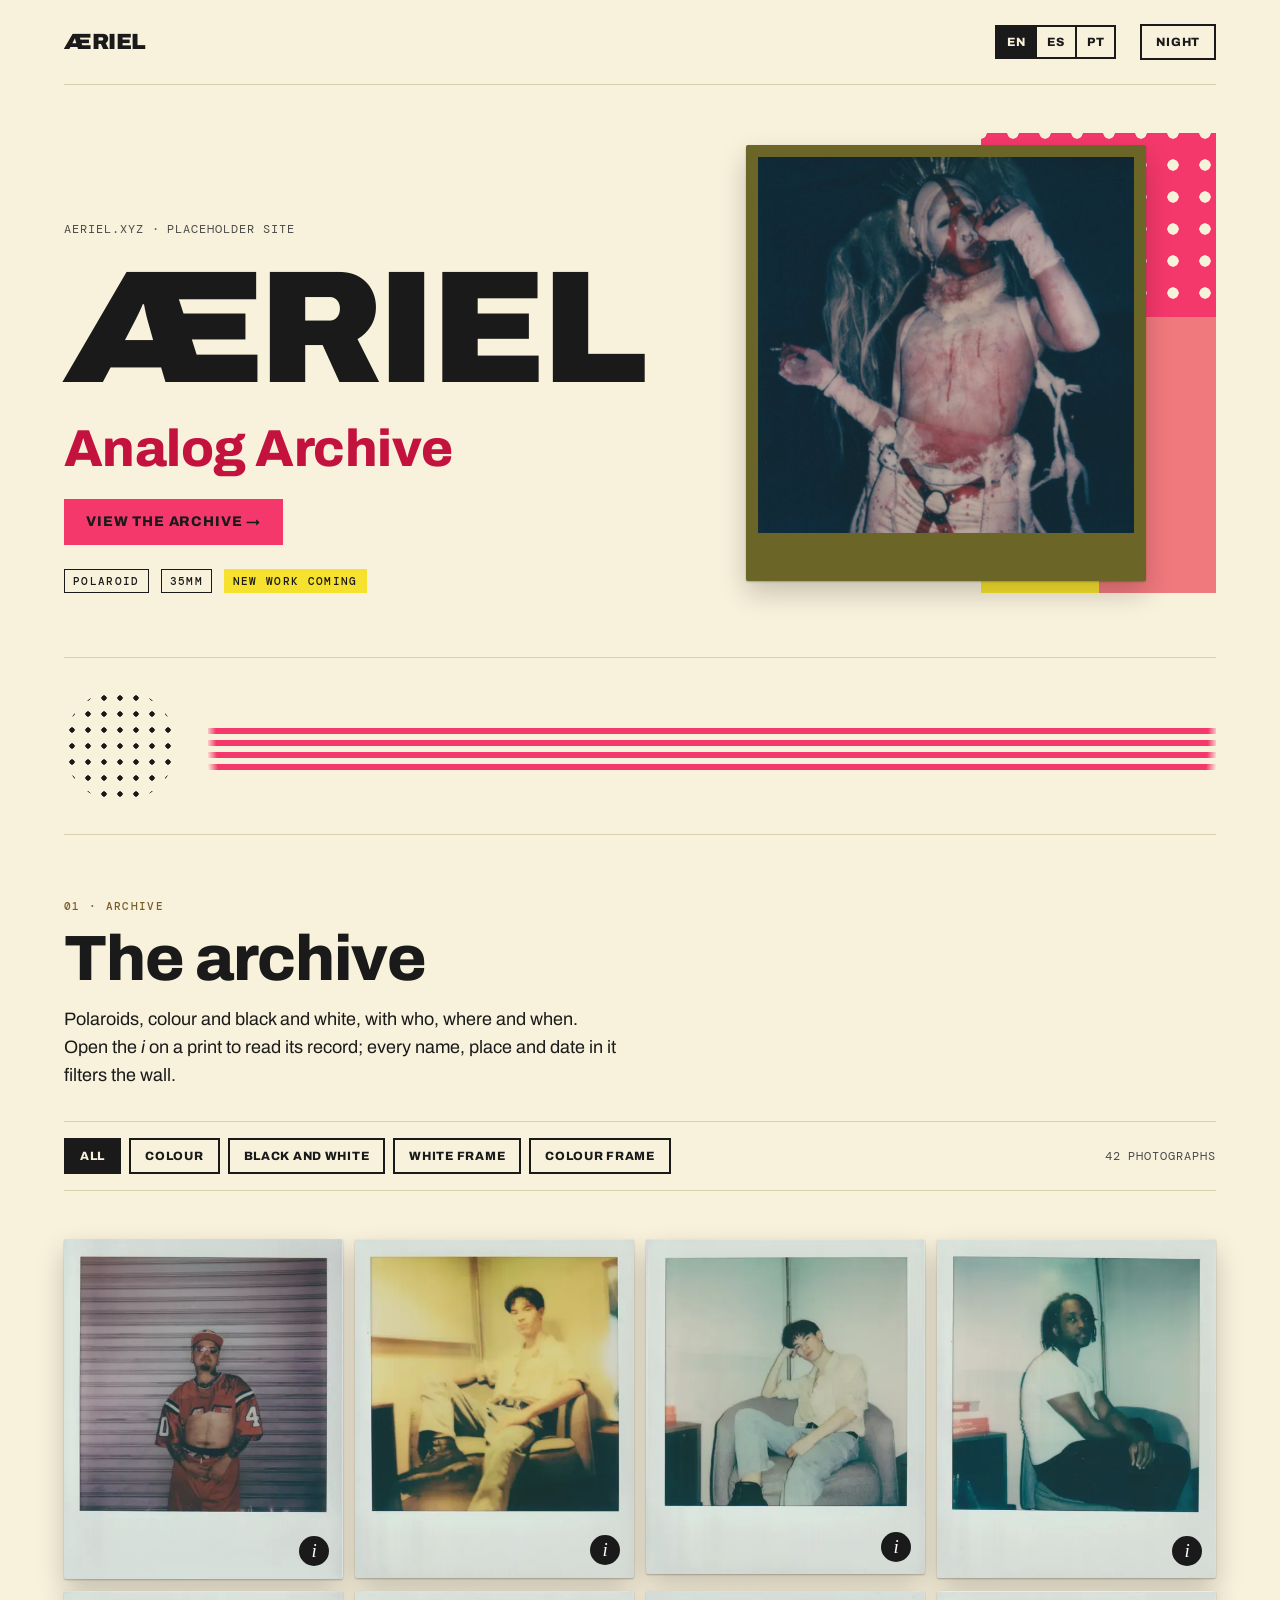
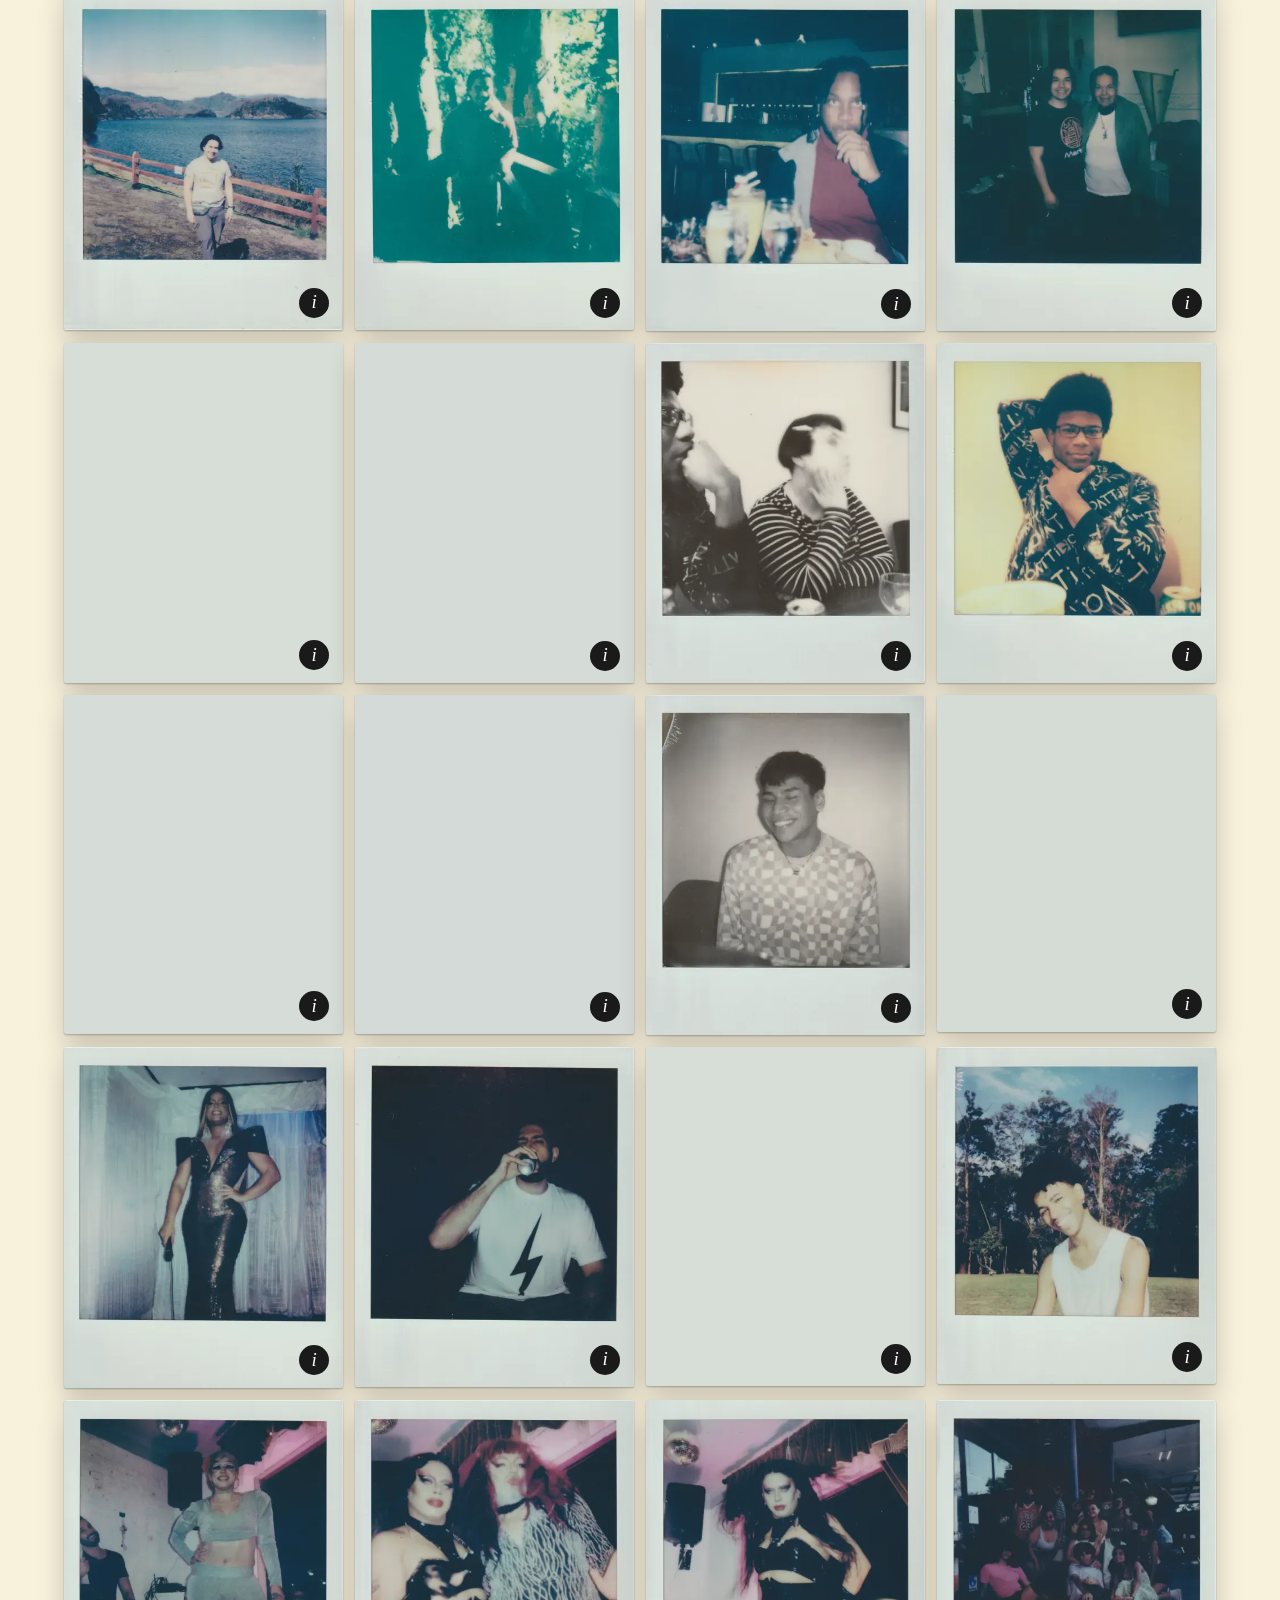
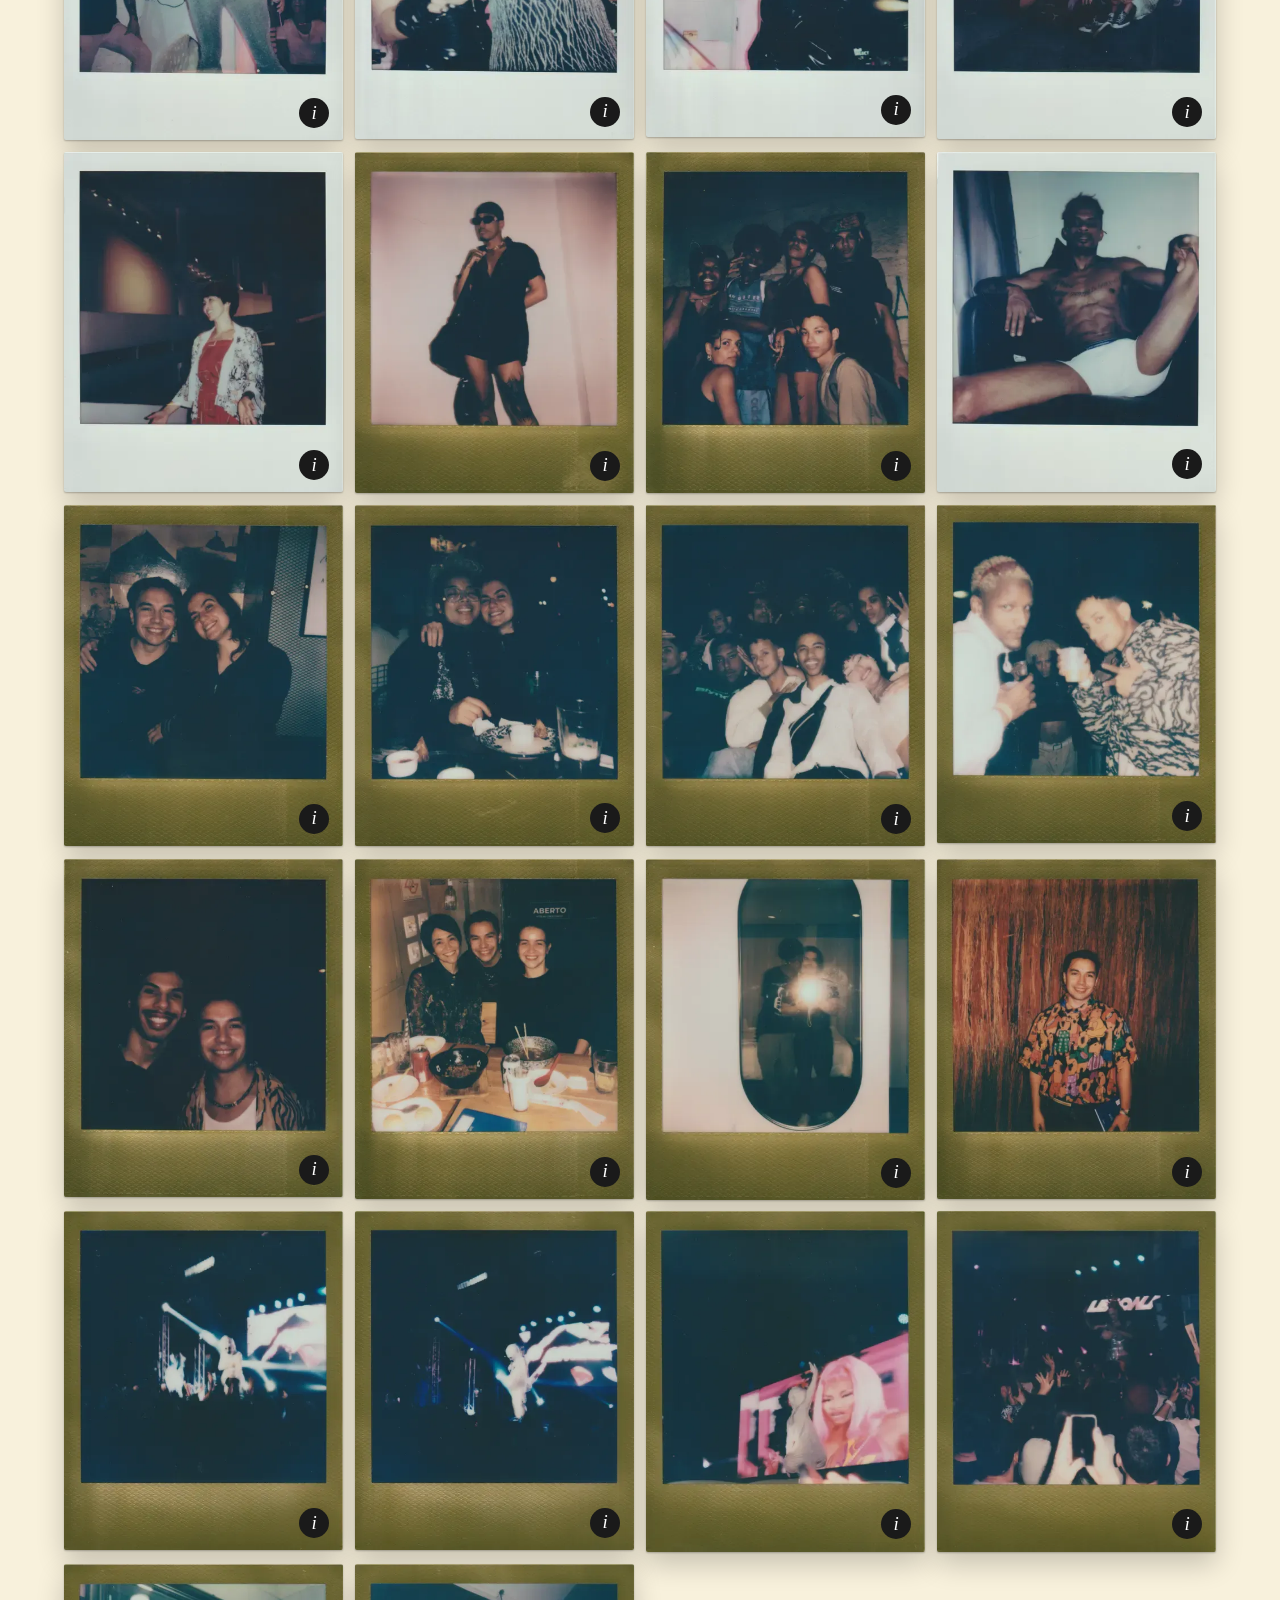
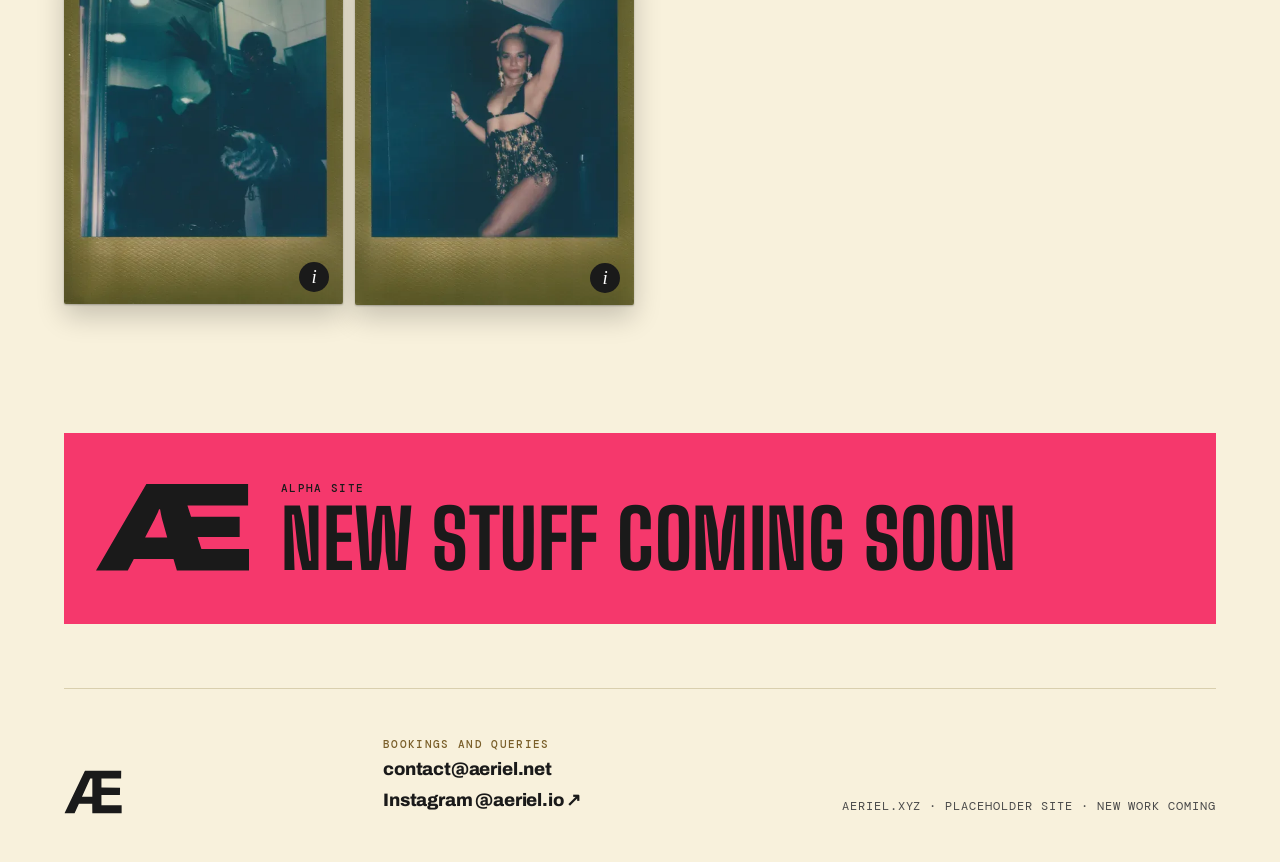
==== index.html @ fd5198b3 "Mount the analog archive: grid, serif i drawer, relational filters, EN/ES/PT - scripts/build_archive" ====
<!doctype html>
<html lang="en">
<head>
<meta charset="utf-8">
<meta name="viewport" content="width=device-width,initial-scale=1,viewport-fit=cover">
<title>ÆRIEL · Analog Archive</title>
<meta name="description" content="ÆRIEL. Analog archive: Polaroid and 35mm.">
<meta property="og:title" content="ÆRIEL · Analog Archive">
<meta property="og:description" content="Polaroid and 35mm.">
<meta property="og:url" content="https://aeriel.xyz/">
<meta property="og:type" content="website">
<meta property="og:locale" content="en_US">
<meta property="og:locale:alternate" content="es_CL">
<meta property="og:locale:alternate" content="pt_BR">
<meta name="theme-color" content="#1a1a1a">
<link rel="icon" href="data:image/svg+xml,%3Csvg xmlns="http://www.w3.org/2000/svg" viewBox="0 0 1200 1200"%3E%3Crect width="1200" height="1200" fill="%231a1a1a"/%3E%3Cpath fill="%23ffffff" transform="translate%28163.3 850.6%29 scale%280.7285%2C-0.7285%29" d="M-10 0 391 688H1201V517H718L747 428H1134V266H799L829 171H1209V0H634L607 91H291L243 0ZM381 262H557L522 387Q519 397 516.0 409.5Q513 422 510.0 435.5Q507 449 504.5 462.5Q502 476 500 486H492Q489 478 484.0 466.0Q479 454 472.5 441.0Q466 428 459.5 414.0Q453 400 446 387Z"/%3E%3C/svg%3E">
<script>
/* Pick the language before first paint: saved choice, then browser language, then English. */
(function(){var l='en';try{var s=localStorage.getItem('preferred-lang');if(['en','es','pt'].indexOf(s)>-1)l=s;else throw 0}catch(e){var ls=navigator.languages||[navigator.language||''];for(var i=0;i<ls.length;i++){var c=(ls[i]||'').slice(0,2).toLowerCase();if(c==='es'||c==='pt'||c==='en'){l=c;break}}}document.documentElement.lang=l})();
</script>
<link rel="preconnect" href="https://fonts.googleapis.com">
<link rel="preconnect" href="https://fonts.gstatic.com" crossorigin>
<link rel="stylesheet" href="https://fonts.googleapis.com/css2?family=Archivo:wdth,wght@62..125,100..900&family=Big+Shoulders+Display:wght@800&family=DM+Mono:wght@400;500&display=swap">
<style>
/* ÆRIEL design system. Night is the default ground, Paper the alternate. Every value below is a system token. */
:root{
--surface-100:#1a1a1a;--surface-200:#262626;--surface-300:#333333;--line:#767676;--line-subtle:#3a3a3a;--ink:#ffffff;--ink-muted:#b8b8b8;
--pink:#f5386c;--on-pink:#1a1a1a;--pink-text:#ff5c88;--bubblegum:#ee9bb4;--on-bubblegum:#1a1a1a;--coral:#f0797d;--on-coral:#1a1a1a;
--acid:#f5e12e;--on-acid:#1a1a1a;--gold:#c2a170;--on-gold:#1a1a1a;--gold-text:#c2a170;--gold-frame:#6b6527;--on-gold-frame:#ffffff;
--polaroid:#e4ebe5;--on-polaroid:#1a1a1a;--cream:#f8f1dc;--on-cream:#1a1a1a;--night:#0c3247;--on-night:#ffffff;--blood:#c8202f;--on-blood:#ffffff;
--film-border:#0b0b0b;--focus:#f5e12e;--mark:var(--pink);
--font-sans:"Archivo","Helvetica Neue",Arial,sans-serif;--font-condensed:"Big Shoulders Display","Archivo Narrow",Impact,sans-serif;--font-mono:"DM Mono",ui-monospace,Menlo,monospace;
--space-1:4px;--space-2:8px;--space-3:12px;--space-4:16px;--space-6:24px;--space-8:32px;--space-12:48px;--space-16:64px;
--radius-none:0;--radius-sm:2px;--radius-film:10px;--radius-pill:999px;
--shadow-print:0 1px 2px rgba(0,0,0,.35),0 14px 32px rgba(0,0,0,.4);color-scheme:dark}
@media (prefers-color-scheme:light){:root:not([data-theme="dark"]){--surface-100:#f8f1dc;--surface-200:#ffffff;--surface-300:#ece3c6;--line:#1a1a1a;--line-subtle:#d9cfae;--ink:#1a1a1a;--ink-muted:#4a4a4a;--pink-text:#c4123f;--gold-text:#7a5f2a;--focus:#1a1a1a;--mark:#1a1a1a;--shadow-print:0 1px 2px rgba(0,0,0,.25),0 12px 28px rgba(0,0,0,.2);color-scheme:light}}
:root[data-theme="light"]{--surface-100:#f8f1dc;--surface-200:#ffffff;--surface-300:#ece3c6;--line:#1a1a1a;--line-subtle:#d9cfae;--ink:#1a1a1a;--ink-muted:#4a4a4a;--pink-text:#c4123f;--gold-text:#7a5f2a;--focus:#1a1a1a;--mark:#1a1a1a;--shadow-print:0 1px 2px rgba(0,0,0,.25),0 12px 28px rgba(0,0,0,.2);color-scheme:light}
*{box-sizing:border-box}
html{scroll-behavior:smooth}
@media (prefers-reduced-motion:reduce){html{scroll-behavior:auto}}
body{margin:0;background:var(--surface-100);color:var(--ink);font:400 16px/24px var(--font-sans);padding-left:max(var(--space-4),env(safe-area-inset-left,0px));padding-right:max(var(--space-4),env(safe-area-inset-right,0px))}
@media (min-width:1100px){body{padding-inline:var(--space-16)}}
img{max-width:100%}
a{color:var(--pink-text)}
:focus-visible{outline:3px solid var(--focus);outline-offset:3px}
.wrap{max-width:1320px;margin:0 auto}
section{padding-block:var(--space-16);scroll-margin-top:var(--space-8)}
.sr{position:absolute;width:1px;height:1px;overflow:hidden;clip:rect(0 0 0 0);white-space:nowrap}
.mark{display:block;fill:currentColor}

/* type */
.display-xl{font:900 clamp(64px,12.5vw,184px)/.86 var(--font-sans);letter-spacing:-.035em;margin:0}
.display-l{font:800 clamp(40px,7vw,64px)/.94 var(--font-sans);letter-spacing:-1px;margin:0;text-wrap:balance}
.display-m{font:800 clamp(28px,4vw,40px)/1 var(--font-sans);letter-spacing:-.5px;margin:0}
.poster{font:800 clamp(56px,11vw,120px)/.9 var(--font-condensed);letter-spacing:.5px;text-transform:uppercase;margin:0}
.poster-s{font:800 clamp(28px,4vw,36px)/1 var(--font-condensed);letter-spacing:1px;text-transform:uppercase;margin:0}
.body-l{font:400 18px/28px var(--font-sans);max-width:56ch;margin:0}
.label{font:500 11px/14px var(--font-mono);letter-spacing:.12em;text-transform:uppercase;margin:0}
.gold-text{color:var(--gold-text)}.pink-text{color:var(--pink-text)}

/* components */
.ae-btn{display:inline-flex;align-items:center;gap:var(--space-2);font:800 14px/1 var(--font-sans);letter-spacing:.06em;text-transform:uppercase;padding:14px 20px;border:2px solid var(--ink);border-radius:var(--radius-none);background:transparent;color:var(--ink);cursor:pointer;text-decoration:none;transition:background-color 120ms linear,border-color 120ms linear,color 120ms linear}
.ae-btn:hover{background:var(--surface-300)}
.ae-btn--primary{background:var(--pink);border-color:var(--pink);color:var(--on-pink)}
.ae-btn--primary:hover{background:var(--acid);border-color:var(--acid);color:var(--on-acid)}
.ae-btn--sm{padding:10px 14px;font-size:12px}
.ae-tag{display:inline-block;font:500 11px/14px var(--font-mono);letter-spacing:.12em;text-transform:uppercase;padding:var(--space-1) var(--space-2);border:1px solid var(--line);color:var(--ink);border-radius:var(--radius-none)}
.ae-tag--pink{background:var(--pink);border-color:var(--pink);color:var(--on-pink)}
.ae-tag--acid{background:var(--acid);border-color:var(--acid);color:var(--on-acid)}
.ae-cap{font:400 12px/16px var(--font-mono);letter-spacing:.08em;text-transform:uppercase;color:var(--ink-muted);margin:0}
.ae-print{display:block;background:var(--polaroid);padding:var(--space-3) var(--space-3) var(--space-12);border-radius:var(--radius-sm);box-shadow:var(--shadow-print);color:var(--on-polaroid);margin:0;position:relative}
.ae-print--gold{background:var(--gold-frame);color:var(--on-gold-frame)}
.ae-print img{display:block;width:100%;height:auto;aspect-ratio:1/1;object-fit:cover;border-radius:var(--radius-none)}
.ae-print .ae-cap{color:inherit;position:absolute;left:var(--space-3);right:var(--space-3);bottom:var(--space-4)}
.ae-film{display:block;background:var(--film-border);padding:var(--space-3);border-radius:var(--radius-film);margin:0}
.ae-film img{display:block;width:100%;height:auto}
.ae-film .ae-cap{color:#b8b8b8;margin-top:var(--space-2)}
.ae-halftone{background-image:radial-gradient(circle,var(--ink) 0 22%,transparent 24%);background-size:var(--space-4) var(--space-4)}
.ae-waves{height:var(--space-12);background:repeating-linear-gradient(0deg,var(--ink) 0 6px,transparent 6px 12px);-webkit-mask-image:radial-gradient(circle at 50% 0,#000 98%,transparent 100%);mask-image:radial-gradient(circle at 50% 0,#000 98%,transparent 100%)}

/* nav */
nav{display:flex;align-items:center;justify-content:space-between;gap:var(--space-4);flex-wrap:wrap;padding-block:var(--space-6);border-bottom:1px solid var(--line-subtle)}
nav .home{color:var(--ink);display:inline-block;text-decoration:none}
nav .home .mark{height:32px;width:auto}
nav ul{display:flex;gap:var(--space-6);list-style:none;margin:0;padding:0}
nav a.l{color:var(--ink);text-decoration:none;font:800 13px/1 var(--font-sans);letter-spacing:.08em;text-transform:uppercase;padding:var(--space-2) 0;border-bottom:2px solid transparent;transition:border-color 120ms linear}
nav a.l:hover{border-color:var(--pink)}
.navr{display:flex;align-items:center;gap:var(--space-6)}

/* cover */
.cover{display:grid;grid-template-columns:1.35fr 1fr;gap:var(--space-12);align-items:stretch;padding-block:var(--space-12) var(--space-16)}
.cover .txt{display:flex;flex-direction:column;gap:var(--space-6);justify-content:flex-end;min-width:0}
.cover .sub{font:800 clamp(28px,4.4vw,52px)/1 var(--font-sans);letter-spacing:-.01em;color:var(--pink-text);margin:0}
.row{display:flex;gap:var(--space-3);flex-wrap:wrap;align-items:center}
.blocks{position:relative;min-height:460px;display:grid;grid-template-columns:repeat(4,1fr);grid-template-rows:repeat(5,1fr)}
.blocks .lift{grid-column:1/4;grid-row:1/6;align-self:center;z-index:1;margin-right:calc(var(--space-12) * -1)}
.blocks .slab{grid-column:3/5;grid-row:1/3;background:var(--pink);position:relative;overflow:hidden}
.blocks .slab::after{content:"";position:absolute;inset:0;background-image:radial-gradient(circle,var(--surface-100) 0 24%,transparent 26%);background-size:var(--space-8) var(--space-8);background-position:var(--space-4) var(--space-4)}
.blocks .c{grid-column:4;grid-row:3/6;background:var(--coral)}
.blocks .y{grid-column:3;grid-row:4/6;background:var(--acid)}
.blocks .b{grid-column:3;grid-row:3;background:var(--bubblegum)}
.blocks .lift .ae-print{max-width:420px}

.rule{display:grid;grid-template-columns:auto 1fr;gap:var(--space-8);align-items:center;padding-block:var(--space-8);border-block:1px solid var(--line-subtle)}
.rule .ae-halftone{width:112px;height:112px;border-radius:50%}
.rule .ae-waves{background:repeating-linear-gradient(0deg,var(--pink) 0 6px,transparent 6px 12px)}

.head{display:grid;grid-template-columns:1fr auto;gap:var(--space-4) var(--space-8);align-items:end;margin-bottom:var(--space-12)}
.head .t{display:flex;flex-direction:column;gap:var(--space-4)}
.head .label{color:var(--gold-text)}

/* walls */
.open{all:unset;display:block;cursor:zoom-in}
.open:focus-visible{outline:3px solid var(--focus);outline-offset:3px}

/* closing slab */
.slab-end{background:var(--pink);color:var(--on-pink);display:grid;grid-template-columns:auto 1fr;gap:var(--space-12);align-items:center;padding:var(--space-12) var(--space-8);margin-block:var(--space-16)}
.slab-end .mark{height:clamp(96px,16vw,200px);width:auto;fill:var(--on-pink)}
.slab-end .t{display:flex;flex-direction:column;gap:var(--space-4)}
.slab-end .label{color:var(--on-pink)}

footer{border-top:1px solid var(--line-subtle);padding-block:var(--space-12);display:flex;justify-content:space-between;align-items:center;gap:var(--space-6);flex-wrap:wrap}
footer .mark{height:44px;width:auto;fill:var(--mark)}

/* viewer */
dialog{border:0;padding:0;background:transparent;max-width:none;max-height:none;width:100%;height:100%;color:var(--ink)}
dialog::backdrop{background:var(--surface-100)}
dialog .stage{position:fixed;inset:0;display:grid;grid-template-rows:auto 1fr auto;gap:var(--space-4);padding:var(--space-4) max(var(--space-4),env(safe-area-inset-left,0px));background:var(--surface-100)}
dialog .bar{display:flex;justify-content:space-between;align-items:center;gap:var(--space-4)}
dialog .pic{display:grid;place-items:center;min-height:0}
dialog .pic > *{max-height:100%;max-width:min(100%,900px)}
dialog .pic .ae-print{width:min(100%,calc(100dvh - 220px))}
dialog .pic .ae-film{width:auto;max-width:min(100%,1100px)}
dialog .pic .ae-film img{max-height:calc(100dvh - 240px);width:auto;max-width:100%}

@media (max-width:900px){
.cover{grid-template-columns:1fr}
.blocks{min-height:380px}
.slab-end{grid-template-columns:1fr;justify-items:center;text-align:center}
}
@media (max-width:560px){
nav ul{display:none}
section{padding-block:var(--space-12)}
.head{grid-template-columns:1fr}
.rule{grid-template-columns:1fr}
.rule .ae-halftone{width:80px;height:80px}
.blocks{min-height:320px}
.blocks .lift{margin-right:0}
.ae-print{padding:var(--space-2) var(--space-2) var(--space-12)}
.ae-print .ae-cap{left:var(--space-2);right:var(--space-2);bottom:var(--space-2);font-size:10px;line-height:14px}
}

/* the Æ in ÆRIEL is set in Archivo Expanded (width 125), like the photography mark; the rest of the name stays normal width */
.ae-wide{font-stretch:125%;font-variation-settings:"wdth" 125}

@media (max-width:560px){.ae-print{padding:var(--space-2) var(--space-2) var(--space-8)}}
/* languages: same pattern as aeriel.net, spans marked with lang="" */
html[lang="en"] body [lang]:not([lang="en"]),html[lang="es"] body [lang]:not([lang="es"]),html[lang="pt"] body [lang]:not([lang="pt"]){display:none!important}
.langs,.filters{display:flex;flex-wrap:wrap}
.langs{border:2px solid var(--ink)}
.langs button,.filters button{all:unset;cursor:pointer;font:800 12px/1 var(--font-sans);letter-spacing:.06em;text-transform:uppercase;padding:9px 10px;color:var(--ink);transition:background-color 120ms linear,color 120ms linear}
.langs button + button{border-left:2px solid var(--ink)}
.langs button:hover,.filters button:hover{background:var(--surface-300)}
.langs button[aria-pressed="true"],.filters button[aria-pressed="true"]{background:var(--ink);color:var(--surface-100)}
.langs button:focus-visible,.filters button:focus-visible{outline:3px solid var(--focus);outline-offset:3px}
nav .home{font:900 22px/1 var(--font-sans);letter-spacing:-.02em;color:var(--ink);text-decoration:none;padding-block:var(--space-1)}

/* archive head + filters */
.arch-head{display:flex;flex-direction:column;gap:var(--space-4);margin-bottom:var(--space-8)}
.arch-head .label{color:var(--gold-text)}
.fbar{display:flex;justify-content:space-between;align-items:center;gap:var(--space-4);flex-wrap:wrap;margin-bottom:var(--space-12);padding-block:var(--space-4);border-block:1px solid var(--line-subtle)}
.filters{gap:var(--space-2)}
.filters button{border:2px solid var(--ink);padding:10px 14px}

/* archive wall: CSS Grid of Polaroid scans (the scan keeps its own frame); the serif i opens a record drawer */
.ar-grid{--cols:4;--g:var(--space-3);display:grid;grid-template-columns:repeat(var(--cols),minmax(0,1fr));gap:var(--g);align-items:start;min-height:240px}
@media (max-width:1099px){.ar-grid{--cols:3}}
@media (max-width:719px){.ar-grid{--cols:2;--g:var(--space-2)}}
@media (max-width:399px){.ar-grid{--cols:1}}
.ar-tile{position:relative;min-width:0}
.ar-tile[hidden]{display:none}
.ar-ph{position:relative;transform-origin:0 0;will-change:transform}
.ar-pull{position:relative;transform-origin:50% 50%}
.ar-open{all:unset;display:block;cursor:zoom-in;width:100%}
.ar-open:focus-visible{outline:3px solid var(--focus);outline-offset:3px}
.ar-img{display:block;width:100%;height:auto;aspect-ratio:var(--ar);border-radius:var(--radius-sm);box-shadow:var(--shadow-print);background:var(--border,var(--polaroid))}
/* the i sits on the Polaroid's bottom margin, lower right: a round sticker, fixed ink so it reads on white and gold frames in both themes */
.ar-i{all:unset;box-sizing:border-box;position:absolute;right:5%;bottom:3.6%;width:30px;height:30px;border-radius:var(--radius-pill);display:grid;place-items:center;cursor:pointer;background:#1a1a1a;color:#ffffff;font:italic 400 19px/1 Georgia,"Times New Roman",Times,serif;transition:background-color 120ms linear,color 120ms linear}
.ar-i span{transform:translateY(-1px)}
.ar-i:hover{background:var(--acid);color:var(--on-acid)}
.ar-i[aria-expanded="true"]{background:var(--pink);color:var(--on-pink)}
.ar-i:focus-visible{outline:3px solid var(--focus);outline-offset:3px}
@media (max-width:719px){.ar-i{width:26px;height:26px;font-size:16px}}
/* open: the tile spans the row; print in column 1, drawer across the rest, locked to the print's height */
.ar-tile.is-open{grid-column:1/-1;display:grid;grid-template-columns:calc((100% - (var(--cols) - 1) * var(--g)) / var(--cols)) minmax(0,1fr);column-gap:var(--g);align-items:start;z-index:2}
.ar-drawer{height:var(--ph,auto);max-height:var(--ph,none);overflow-y:auto;overscroll-behavior:contain;background:var(--surface-200);color:var(--ink);padding:var(--space-6);display:flex;flex-direction:column;gap:var(--space-4);scrollbar-width:thin;scrollbar-color:var(--line) transparent}
.ar-drawer[hidden]{display:none}
.ar-drawer:focus{outline:none}
.ar-drawer::-webkit-scrollbar{width:6px}
.ar-drawer::-webkit-scrollbar-track{background:transparent}
.ar-drawer::-webkit-scrollbar-thumb{background:var(--line);border-radius:0}
.ar-grid[data-cols="1"] .ar-tile.is-open,.ar-grid[data-cols="2"] .ar-tile.is-open{grid-template-columns:minmax(0,1fr);row-gap:var(--g)}
.ar-grid[data-cols="1"] .ar-drawer,.ar-grid[data-cols="2"] .ar-drawer{padding:var(--space-4)}
.ar-code{color:var(--gold-text)}
.ar-who{display:flex;flex-wrap:wrap;gap:var(--space-2) var(--space-6);align-items:baseline}
.ar-person{display:inline-flex;flex-wrap:wrap;align-items:baseline;gap:var(--space-2)}
.ar-name,.ar-link{all:unset;cursor:pointer;color:var(--ink);border-bottom:2px solid transparent;transition:border-color 120ms linear}
.ar-name{font:800 clamp(20px,2.2vw,26px)/1.1 var(--font-sans);letter-spacing:-.01em}
.ar-link{font:400 12px/16px var(--font-mono);letter-spacing:.08em;text-transform:uppercase;color:var(--ink-muted)}
.ar-name:hover,.ar-link:hover{border-color:var(--pink)}
.ar-name:focus-visible,.ar-link:focus-visible,.ar-tag:focus-visible,.ar-crumb:focus-visible,.ar-more:focus-visible{outline:3px solid var(--focus);outline-offset:3px}
.ar-line{margin:0;display:flex;flex-wrap:wrap;gap:0 var(--space-1);font:400 12px/16px var(--font-mono);color:var(--ink-muted)}
.ar-cap p:not(.label),.ar-note p:not(.label),.ar-bio p:not(.label){margin:0 0 var(--space-2);font:400 16px/24px var(--font-sans);max-width:62ch}
.ar-fields{display:grid;grid-template-columns:repeat(auto-fill,minmax(176px,1fr));gap:var(--space-4) var(--space-6);padding-top:var(--space-4);border-top:1px solid var(--line-subtle)}
.ar-f{display:flex;flex-direction:column;gap:var(--space-2);min-width:0}
.ar-f .label,.ar-note .label{color:var(--gold-text)}
.ar-f--wide{grid-column:1/-1}
.ar-vals{display:flex;flex-wrap:wrap;gap:var(--space-2);align-items:center}
.ar-pair{display:inline-flex;flex-direction:column;gap:var(--space-1);align-items:flex-start}
.ar-sub,.ar-plain{font:400 11px/14px var(--font-mono);letter-spacing:.08em;text-transform:uppercase;color:var(--ink-muted)}
.ar-tag{all:unset;box-sizing:border-box;cursor:pointer;display:inline-block;font:500 11px/14px var(--font-mono);letter-spacing:.12em;text-transform:uppercase;padding:var(--space-1) var(--space-2);border:1px solid var(--line);color:var(--ink);border-radius:var(--radius-none);transition:background-color 120ms linear,border-color 120ms linear,color 120ms linear;max-width:100%;overflow-wrap:anywhere}
.ar-tag:hover{background:var(--acid);border-color:var(--acid);color:var(--on-acid)}
.ar-tag--quiet{border-color:var(--line-subtle);color:var(--ink-muted)}
.ar-pal{display:flex;height:var(--space-4);width:100%}
.ar-pal span{flex-basis:0;min-width:1px}
.ar-rights{margin-top:auto;padding-top:var(--space-2)}
.ar-mdh{color:var(--gold-text);margin:var(--space-4) 0 var(--space-2)}
.ar-bio ul,.ar-cap ul{margin:0 0 var(--space-2);padding-left:var(--space-6)}
.ar-bio li{font:400 16px/24px var(--font-sans);margin-bottom:var(--space-1);max-width:62ch}
/* active filter bar */
.ar-active{display:flex;flex-direction:column;gap:var(--space-4);margin:calc(var(--space-6) * -1) 0 var(--space-8);padding-bottom:var(--space-6);border-bottom:1px solid var(--line-subtle)}
.ar-active[hidden]{display:none}
.ar-crumbs{display:flex;flex-wrap:wrap;gap:var(--space-3);align-items:center}
.ar-crumbs .label{color:var(--gold-text)}
.ar-crumb{all:unset;cursor:pointer;font:800 14px/1 var(--font-sans);letter-spacing:.02em;padding:10px 14px;background:var(--pink);color:var(--on-pink);transition:background-color 120ms linear}
.ar-crumb:hover{background:var(--acid);color:var(--on-acid)}
.ar-crumb-k{font:500 11px/1 var(--font-mono);letter-spacing:.12em;text-transform:uppercase}
.ar-clear{margin-left:auto}
.ar-ctx{display:flex;flex-direction:column;gap:var(--space-3);max-width:72ch}
.ar-ctx .ae-cap{margin:0}
.ar-ctx p{margin:0}
.ar-more{all:unset;cursor:pointer;font:800 12px/1 var(--font-sans);letter-spacing:.06em;text-transform:uppercase;border-bottom:2px solid var(--ink);padding-bottom:2px;color:var(--ink)}
.ar-more:hover{border-color:var(--pink)}
.ar-ext{font-size:16px}
.ar-empty{font:800 clamp(20px,2.4vw,28px)/1.1 var(--font-sans);margin:var(--space-8) 0}
.ar-status{grid-column:1/-1}
dialog .pic .ar-full{display:block;max-height:calc(100dvh - 200px);width:auto;max-width:100%;height:auto;border-radius:var(--radius-sm);box-shadow:var(--shadow-print)}
@media (max-width:560px){.ar-clear{margin-left:0}.ar-drawer .ar-fields{grid-template-columns:repeat(auto-fill,minmax(140px,1fr))}}
@media (prefers-reduced-motion:reduce){.ar-ph{will-change:auto}}
.ae-film{background:none;padding:0;border-radius:var(--radius-none)}
.slab-end{grid-template-columns:auto 1fr;gap:var(--space-8);align-items:start}
.slab-end .t{gap:var(--space-2);min-width:0}
@media (min-width:641px){.slab-end .poster{white-space:nowrap;font-size:min(92px,6.3vw)}}
.slab-end .mark{height:var(--mark-h,clamp(96px,13vw,190px));width:auto;fill:var(--on-pink);display:block}
.pull{transform-origin:50% 50%;will-change:transform}
.contact{display:flex;flex-direction:column;gap:var(--space-2)}
.contact .label{color:var(--gold-text)}
.clink{color:var(--ink);font:800 18px/1.2 var(--font-sans);letter-spacing:-.01em;text-decoration:none;border-bottom:2px solid transparent;align-self:flex-start;transition:border-color 120ms linear}
.clink:hover{border-color:var(--pink)}
footer{align-items:flex-end}
footer a.net{display:block;color:var(--mark);border-radius:var(--radius-none)}
footer a.net .mark{height:44px;width:auto;fill:currentColor}
@media (max-width:900px){.slab-end{grid-template-columns:auto 1fr;justify-items:start;text-align:left}}
@media (max-width:640px){.slab-end{grid-template-columns:1fr;gap:var(--space-6);padding:var(--space-8) var(--space-6)}.slab-end .mark{height:72px!important}}
@media (max-width:560px){.navr{gap:var(--space-3)}.filters button{padding:8px 10px;font-size:11px}}
</style>

</head>
<body>
<div class="wrap">

<nav data-aria-en="Main" data-aria-es="Principal" data-aria-pt="Principal" aria-label="Main">
<a class="home" href="#top" data-aria-en="ÆRIEL, top of page" data-aria-es="ÆRIEL, inicio de la página" data-aria-pt="ÆRIEL, topo da página" aria-label="ÆRIEL, top of page"><span class="ae-wide">Æ</span>RIEL</a>
<div class="navr">
<div class="langs" role="group" data-aria-en="Language" data-aria-es="Idioma" data-aria-pt="Idioma" aria-label="Language">
<button type="button" data-lang="en" aria-label="English">EN</button><button type="button" data-lang="es" aria-label="Español">ES</button><button type="button" data-lang="pt" aria-label="Português">PT</button>
</div>
<button class="ae-btn ae-btn--sm" id="theme" type="button" aria-pressed="false">Paper</button>
</div>
</nav>

<header class="cover" id="top">
<div class="txt">
<p class="ae-cap">aeriel.xyz · <span lang="en">Placeholder site</span><span lang="es">Sitio provisorio</span><span lang="pt">Site provisório</span></p>
<h1 class="display-xl" aria-label="ÆRIEL"><span class="ae-wide">Æ</span>RIEL</h1>
<p class="sub"><span lang="en">Analog Archive</span><span lang="es">Archivo analógico</span><span lang="pt">Arquivo analógico</span></p>
<div class="row"><a class="ae-btn ae-btn--primary" href="#archive"><span lang="en">View the archive →</span><span lang="es">Ver el archivo →</span><span lang="pt">Ver o arquivo →</span></a></div>
<div class="row"><span class="ae-tag">Polaroid</span><span class="ae-tag">35mm</span><span class="ae-tag ae-tag--acid"><span lang="en">New work coming</span><span lang="es">Nuevo trabajo pronto</span><span lang="pt">Novo trabalho em breve</span></span></div>
</div>
<div class="blocks" aria-hidden="true">
<div class="slab"></div><div class="b"></div><div class="c"></div><div class="y"></div>
<div class="lift"><figure class="ae-print ae-print--gold"><img src="img/win-polaroid-gold-frame-harness.jpg" width="900" height="900" alt=""></figure></div>
</div>
</header>

<div class="rule" aria-hidden="true"><div class="ae-halftone"></div><div class="ae-waves"></div></div>

<main>
<section id="archive" aria-labelledby="h-arch">
<div class="arch-head" id="ar-top">
<p class="label">01 · <span lang="en">Archive</span><span lang="es">Archivo</span><span lang="pt">Arquivo</span></p>
<h2 class="display-l" id="h-arch"><span lang="en">The archive</span><span lang="es">El archivo</span><span lang="pt">O arquivo</span></h2>
<p class="body-l"><span lang="en">Polaroids, colour and black and white, with who, where and when. Open the <i>i</i> on a print to read its record; every name, place and date in it filters the wall.</span><span lang="es">Polaroids, en color y en blanco y negro, con quién, dónde y cuándo. Abre la <i>i</i> de una copia para leer su ficha; cada nombre, lugar y fecha filtra el muro.</span><span lang="pt">Polaroids, em cor e em preto e branco, com quem, onde e quando. Abra o <i>i</i> de uma cópia para ler a ficha; cada nome, lugar e data filtra o mural.</span></p>
</div>
<div class="fbar">
<div class="filters" id="ar-quick" role="group" data-aria-en="Filter photographs" data-aria-es="Filtrar fotografías" data-aria-pt="Filtrar fotografias" aria-label="Filter photographs">
<button type="button" aria-pressed="true"><span lang="en">All</span><span lang="es">Todo</span><span lang="pt">Tudo</span></button>
<button type="button" data-k="color" data-v="full-color" aria-pressed="false"><span lang="en">Colour</span><span lang="es">Color</span><span lang="pt">Cor</span></button>
<button type="button" data-k="color" data-v="black-white" aria-pressed="false"><span lang="en">Black and white</span><span lang="es">Blanco y negro</span><span lang="pt">Preto e branco</span></button>
<button type="button" data-k="frame" data-v="classic-white" aria-pressed="false"><span lang="en">White frame</span><span lang="es">Marco blanco</span><span lang="pt">Moldura branca</span></button>
<button type="button" data-k="frame" data-v="color-frame" aria-pressed="false"><span lang="en">Colour frame</span><span lang="es">Marco de color</span><span lang="pt">Moldura colorida</span></button>
</div>
<p class="ae-cap" aria-live="polite" id="ar-n">42 <span lang="en">photographs</span><span lang="es">fotografías</span><span lang="pt">fotografias</span></p>
</div>
<div class="ar-active" id="ar-active" aria-live="polite" hidden></div>
<div class="ar-grid" id="ar-grid" aria-busy="true"><p class="ae-cap ar-status" id="ar-status"><span lang="en">Loading the archive</span><span lang="es">Cargando el archivo</span><span lang="pt">Carregando o arquivo</span></p></div>
<p class="ar-empty" id="ar-empty" hidden></p>
<noscript><p class="body-l">The archive needs JavaScript. · El archivo necesita JavaScript. · O arquivo precisa de JavaScript.</p></noscript>
</section>
</main>

<aside class="slab-end" data-aria-en="Coming soon" data-aria-es="Próximamente" data-aria-pt="Em breve" aria-label="Coming soon">
<svg class="mark" viewBox="-10 -688 1219 688" role="img" aria-label="Æ"><path transform="scale(1,-1)" d="M-10 0 391 688H1201V517H718L747 428H1134V266H799L829 171H1209V0H634L607 91H291L243 0ZM381 262H557L522 387Q519 397 516.0 409.5Q513 422 510.0 435.5Q507 449 504.5 462.5Q502 476 500 486H492Q489 478 484.0 466.0Q479 454 472.5 441.0Q466 428 459.5 414.0Q453 400 446 387Z"/></svg>
<div class="t">
<p class="label"><span lang="en">Alpha site</span><span lang="es">Sitio alfa</span><span lang="pt">Site alfa</span></p>
<p class="poster"><span lang="en">New stuff coming soon</span><span lang="es">Cosas nuevas muy pronto</span><span lang="pt">Coisas novas em breve</span></p>
</div>
</aside>

<footer>
<a class="net" href="https://aeriel.net" title="aeriel.net" data-aria-en="aeriel.net, music and club culture" data-aria-es="aeriel.net, música y cultura de club" data-aria-pt="aeriel.net, música e cultura de clube" aria-label="aeriel.net, music and club culture"><svg class="mark" viewBox="216 332 552 416" aria-hidden="true"><path fill-rule="evenodd" d="M761 742 L484 742 L483 652 L357 652 L316 742 L223 742 L222 739 L414 338 L757 338 L756 412 L570 413 L570 498 L746 499 L745 568 L570 568 L570 666 L761 666 Z M484 585 L484 413 L464 412 L386 585 Z"/></svg></a>
<div class="contact">
<p class="label"><span lang="en">Bookings and queries</span><span lang="es">Reservas y consultas</span><span lang="pt">Reservas e consultas</span></p>
<a class="clink" href="mailto:contact@aeriel.net">contact@aeriel.net</a>
<a class="clink" href="https://www.instagram.com/aeriel.io/" rel="me noopener" target="_blank">Instagram @aeriel.io ↗</a>
</div>
<p class="ae-cap">aeriel.xyz · <span lang="en">Placeholder site · New work coming</span><span lang="es">Sitio provisorio · Nuevo trabajo pronto</span><span lang="pt">Site provisório · Novo trabalho em breve</span></p>
</footer>
</div>

<dialog id="viewer" data-aria-en="Photograph" data-aria-es="Fotografía" data-aria-pt="Fotografia" aria-label="Photograph">
<div class="stage">
<div class="bar"><p class="ae-cap" id="count"></p><button class="ae-btn ae-btn--sm" type="button" data-close>✕ <span lang="en">Close</span><span lang="es">Cerrar</span><span lang="pt">Fechar</span></button></div>
<div class="pic" id="pic"></div>
<div class="bar"><button class="ae-btn ae-btn--sm" type="button" data-step="-1">← <span lang="en">Previous</span><span lang="es">Anterior</span><span lang="pt">Anterior</span></button><button class="ae-btn ae-btn--sm" type="button" data-step="1"><span lang="en">Next</span><span lang="es">Siguiente</span><span lang="pt">Próxima</span> →</button></div>
</div>
</dialog>

<script>
(function(){
var root=document.documentElement;
var I18N={
  title:{en:'ÆRIEL · Analog Archive',es:'ÆRIEL · Archivo analógico',pt:'ÆRIEL · Arquivo analógico'},
  desc:{en:'ÆRIEL. Analog archive: Polaroid and 35mm.',es:'ÆRIEL. Archivo analógico: Polaroid y 35mm.',pt:'ÆRIEL. Arquivo analógico: Polaroid e 35mm.'},
  paper:{en:'Paper',es:'Papel',pt:'Papel'},
  night:{en:'Night',es:'Noche',pt:'Noite'},
  open:{en:'Open: ',es:'Abrir: ',pt:'Abrir: '}
};
function lang(){var l=root.lang;return I18N.title[l]?l:'en'}

/* theme */
var tbtn=document.getElementById('theme');
function isLight(){var t=root.getAttribute('data-theme');return t?t==='light':window.matchMedia('(prefers-color-scheme: light)').matches}
function syncTheme(){var l=isLight();tbtn.textContent=(l?I18N.night:I18N.paper)[lang()];tbtn.setAttribute('aria-pressed',String(l))}
tbtn.addEventListener('click',function(){var t=isLight()?'dark':'light';root.setAttribute('data-theme',t);try{localStorage.setItem('ae-theme',t)}catch(e){}syncTheme()});
try{var st=localStorage.getItem('ae-theme');if(st)root.setAttribute('data-theme',st)}catch(e){}
window.matchMedia('(prefers-color-scheme: light)').addEventListener('change',syncTheme);

/* language */
function setLanguage(l,persist){
  if(!I18N.title[l])l='en';
  root.lang=l;
  if(persist!==false){try{localStorage.setItem('preferred-lang',l)}catch(e){}}
  document.title=I18N.title[l];
  document.querySelector('meta[name=description]').setAttribute('content',I18N.desc[l]);
  document.querySelectorAll('.langs button').forEach(function(b){b.setAttribute('aria-pressed',String(b.dataset.lang===l))});
  document.querySelectorAll('img[data-alt-'+l+']').forEach(function(im){im.alt=im.getAttribute('data-alt-'+l)});
  document.querySelectorAll('[data-aria-'+l+']').forEach(function(el){el.setAttribute('aria-label',el.getAttribute('data-aria-'+l))});
  syncTheme();
  document.dispatchEvent(new CustomEvent('ae:lang',{detail:l}));
  if(window.__sizeMark)window.__sizeMark();
}
document.querySelectorAll('.langs button').forEach(function(b){b.addEventListener('click',function(){setLanguage(b.dataset.lang)})});

setLanguage(lang(),false);

var still=window.matchMedia('(prefers-reduced-motion: reduce)');

/* banner: the Æ is as tall as the two lines of text beside it (cap top of the small line to baseline of the last line) */
var slab=document.querySelector('.slab-end'),stext=slab.querySelector('.t'),smark=slab.querySelector('.mark');
function sizeMark(){
  if(window.matchMedia('(max-width:640px)').matches){slab.style.removeProperty('--mark-h');smark.style.marginTop='';return}
  var labs=[].slice.call(stext.querySelectorAll('.label > span')).filter(function(e){return e.offsetParent});
  var pos=[].slice.call(stext.querySelectorAll('.poster > span')).filter(function(e){return e.offsetParent});
  var l=(labs[0]||stext.querySelector('.label')),p=(pos[0]||stext.querySelector('.poster'));
  var lr=l.getBoundingClientRect(),pr=p.getBoundingClientRect(),tr=stext.getBoundingClientRect();
  var lfs=parseFloat(getComputedStyle(l).fontSize),pfs=parseFloat(getComputedStyle(p).fontSize);
  /* cap top of the label and baseline of the poster, from font metrics */
  var top=lr.top+(lr.height-lfs*.72)/2;
  var lines=p.getClientRects(),last=lines[lines.length-1];
  var bottom=last.bottom-(last.height-pfs*.82)/2-pfs*.02;
  slab.style.setProperty('--mark-h',Math.max(48,bottom-top)+'px');
  smark.style.marginTop=(top-tr.top)+'px';
}
window.__sizeMark=sizeMark;
if(window.ResizeObserver)new ResizeObserver(sizeMark).observe(stext);else window.addEventListener('resize',sizeMark);
if(document.fonts&&document.fonts.ready)document.fonts.ready.then(sizeMark);
sizeMark();

/* mouse pull: each print leans slightly toward the pointer and drifts a few pixels to it */
(function(){
  var fine=window.matchMedia('(hover: hover) and (pointer: fine)');
  var els=[].slice.call(document.querySelectorAll('.blocks .lift .ae-print'));
  els.forEach(function(e){e.classList.add('pull');e._c={x:0,y:0,rx:0,ry:0};e._t={x:0,y:0,rx:0,ry:0}});
  var mx=null,my=null,raf=0,R=520,MOVE=7,TILT=4;
  function targets(){
    els.forEach(function(e){
      var t=e._t;
      if(mx===null||e.closest('[hidden]')){t.x=t.y=t.rx=t.ry=0;return}
      var r=e.getBoundingClientRect();
      if(r.bottom<-R||r.top>innerHeight+R){t.x=t.y=t.rx=t.ry=0;return}
      var dx=mx-(r.left+r.width/2),dy=my-(r.top+r.height/2),d=Math.hypot(dx,dy);
      var f=Math.max(0,1-d/R);f=f*f*(3-2*f);
      var ux=d?dx/d:0,uy=d?dy/d:0;
      t.x=ux*MOVE*f;t.y=uy*MOVE*f;t.ry=ux*TILT*f;t.rx=-uy*TILT*f;
    });
  }
  function frame(){
    var moving=false;
    els.forEach(function(e){
      var c=e._c,t=e._t;
      c.x+=(t.x-c.x)*.12;c.y+=(t.y-c.y)*.12;c.rx+=(t.rx-c.rx)*.12;c.ry+=(t.ry-c.ry)*.12;
      if(Math.abs(t.x-c.x)+Math.abs(t.y-c.y)+Math.abs(t.rx-c.rx)+Math.abs(t.ry-c.ry)>.01)moving=true;
      e.style.transform='perspective(900px) translate3d('+c.x.toFixed(2)+'px,'+c.y.toFixed(2)+'px,0) rotateX('+c.rx.toFixed(2)+'deg) rotateY('+c.ry.toFixed(2)+'deg)';
    });
    raf=moving?requestAnimationFrame(frame):0;
  }
  function kick(){targets();if(!raf)raf=requestAnimationFrame(frame)}
  function on(){return fine.matches&&!still.matches}
  document.addEventListener('pointermove',function(ev){if(ev.pointerType!=='mouse'||!on())return;mx=ev.clientX;my=ev.clientY;kick()},{passive:true});
  document.addEventListener('pointerleave',function(){mx=my=null;kick()});
  window.addEventListener('blur',function(){mx=my=null;kick()});
  window.addEventListener('scroll',function(){if(mx!==null)kick()},{passive:true});
})();

})();
</script>
<script src="js/archive.js" defer></script>
</body>
</html>
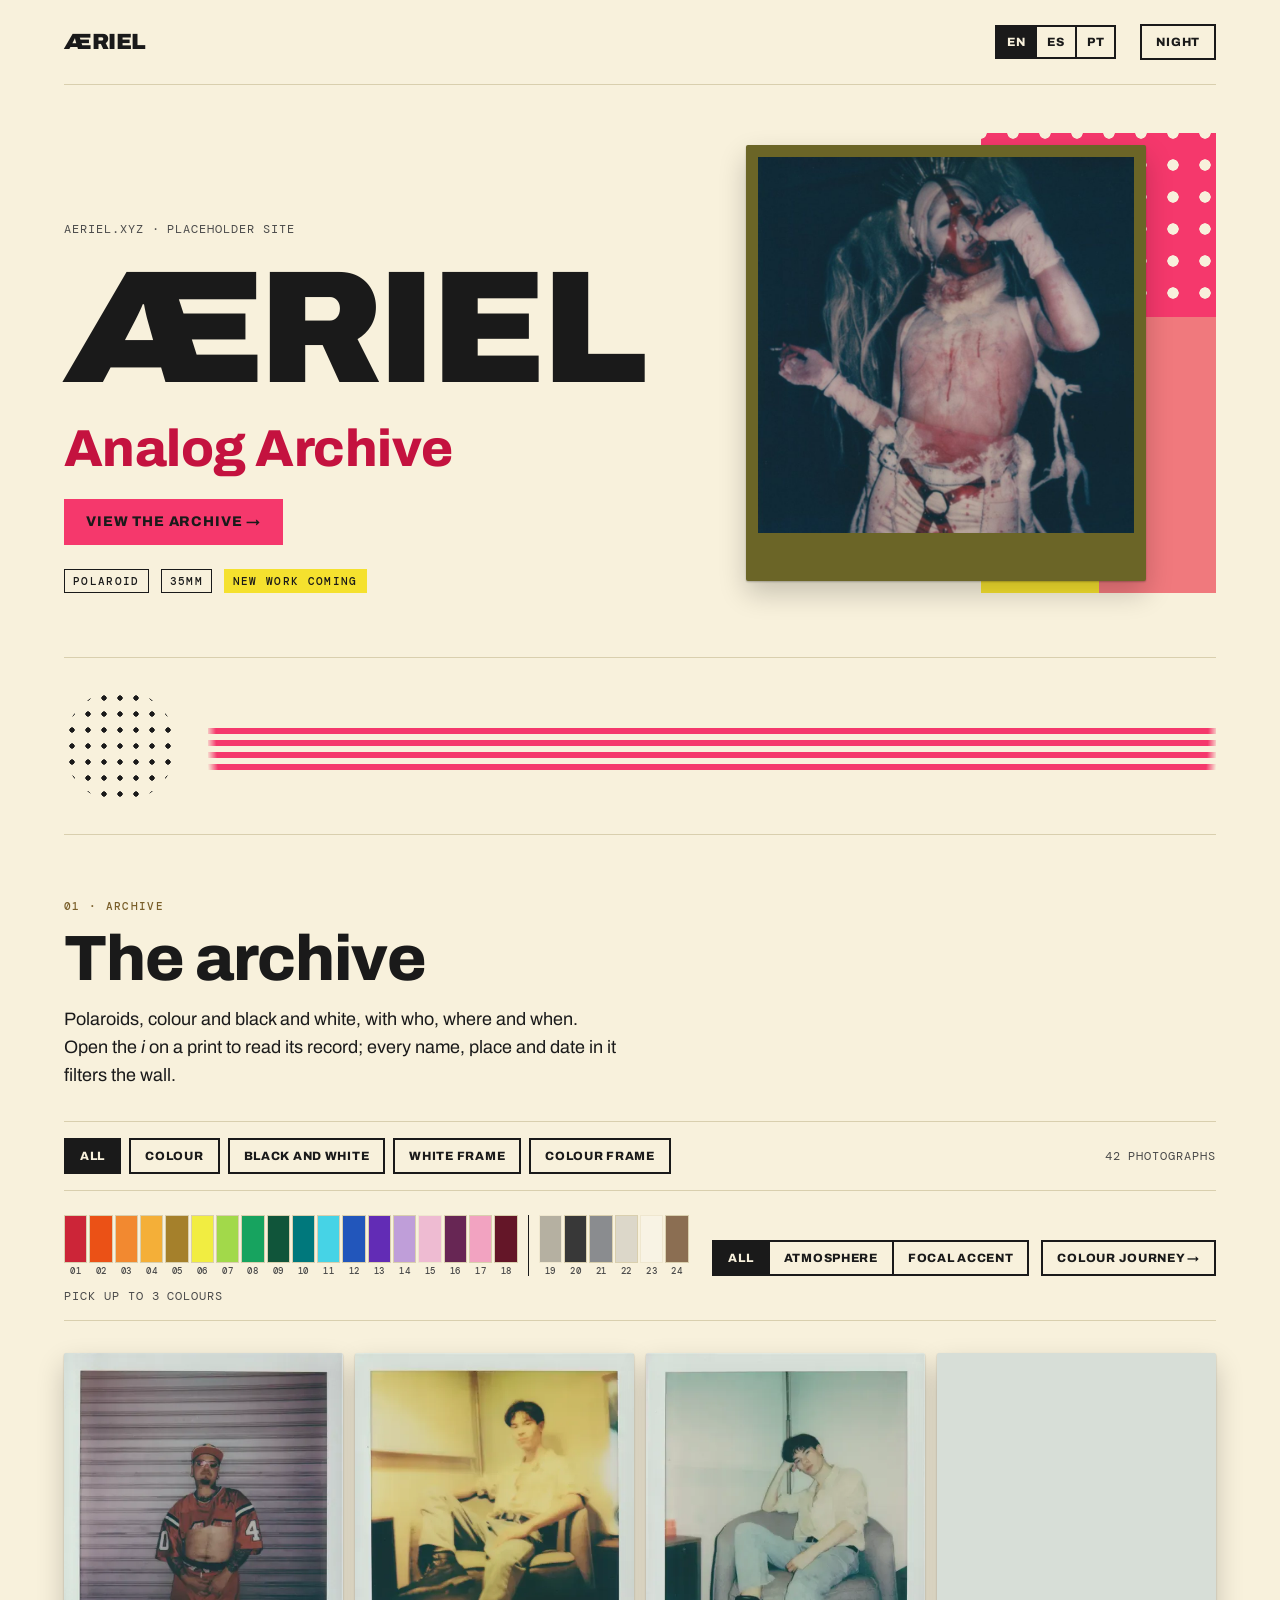
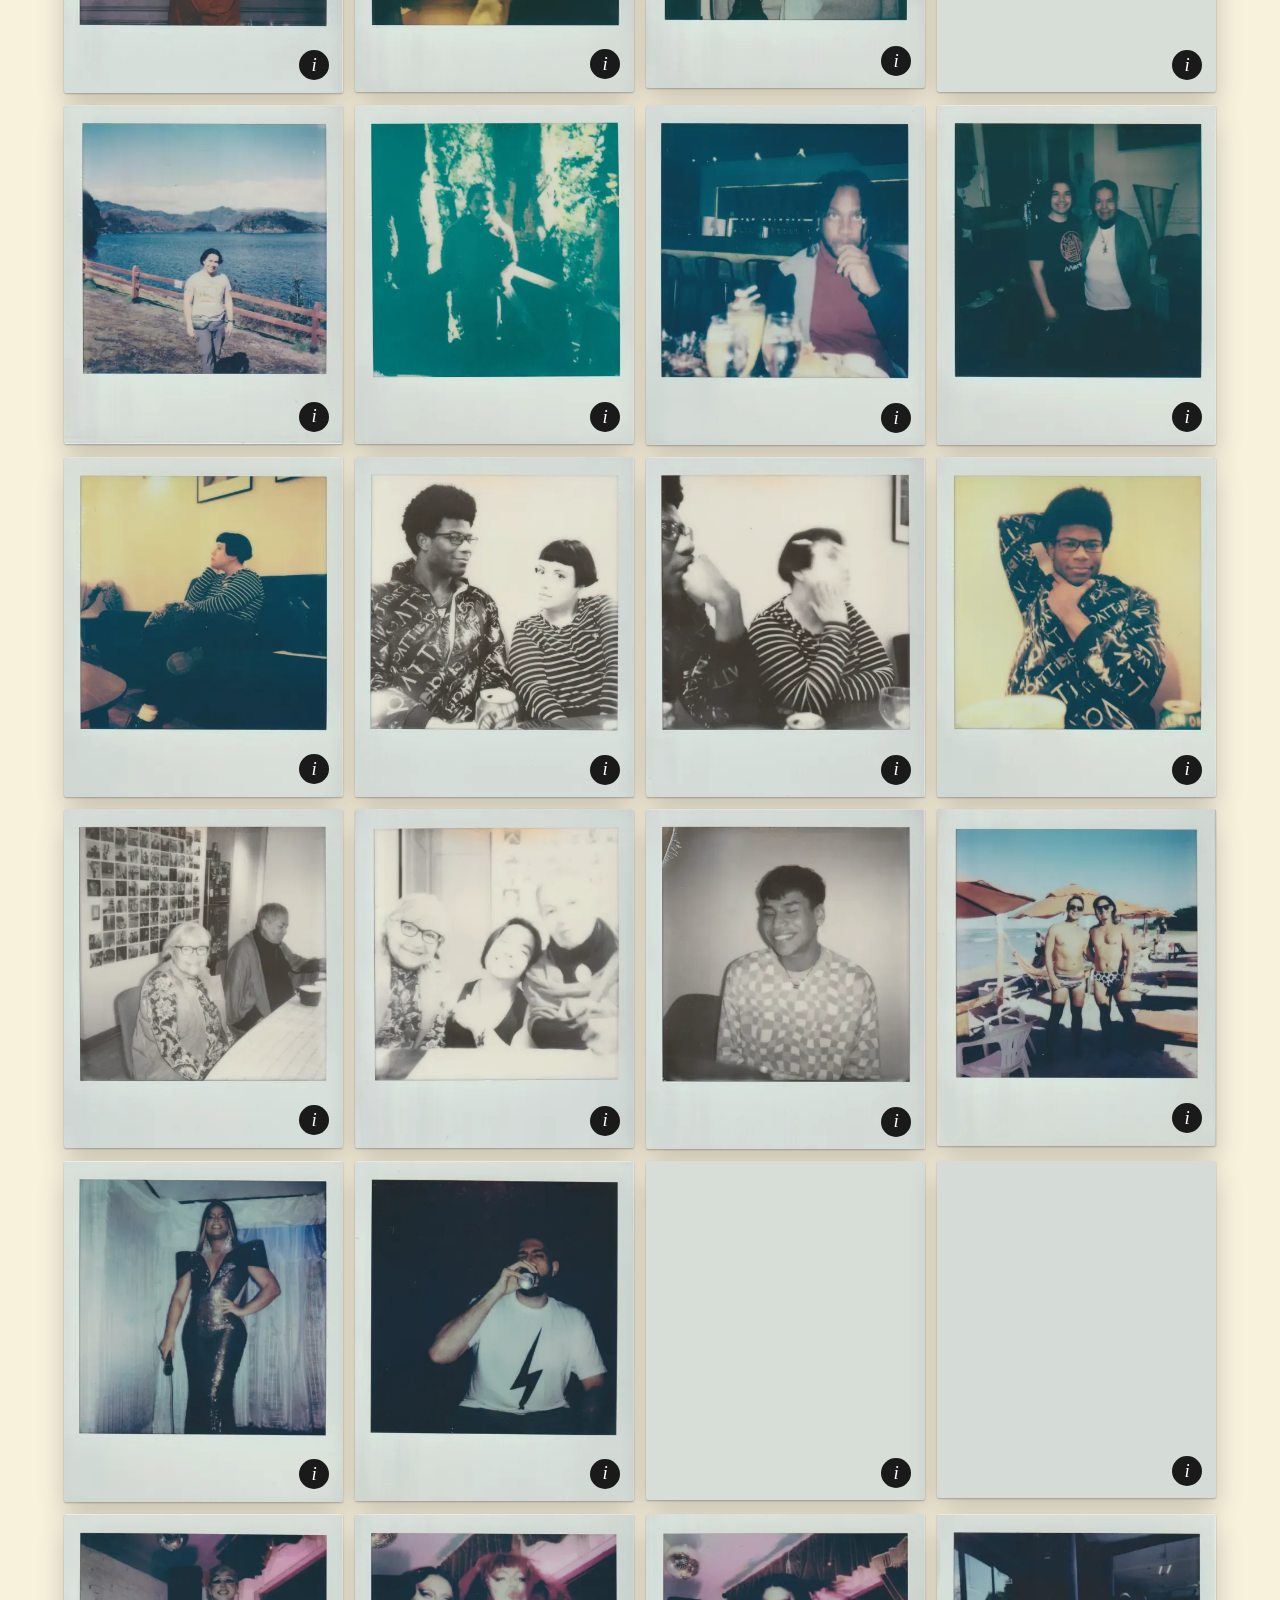
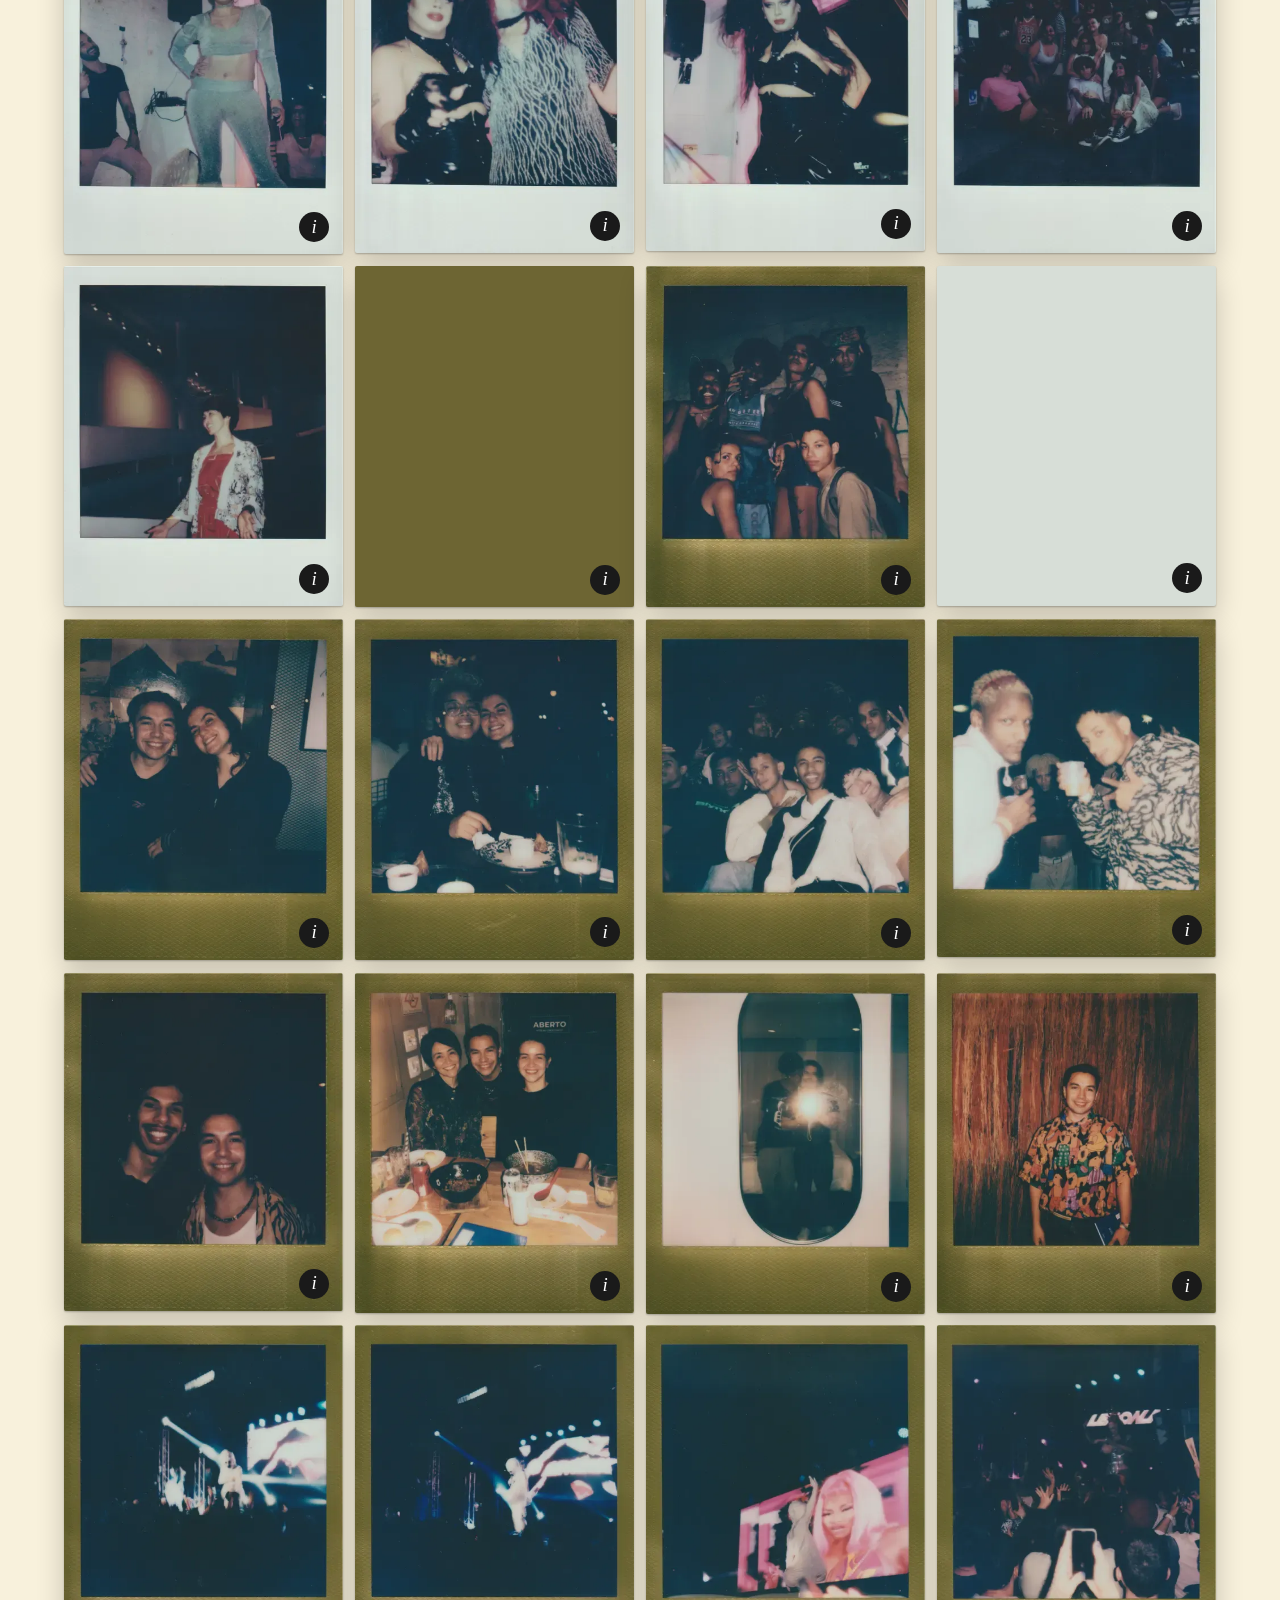
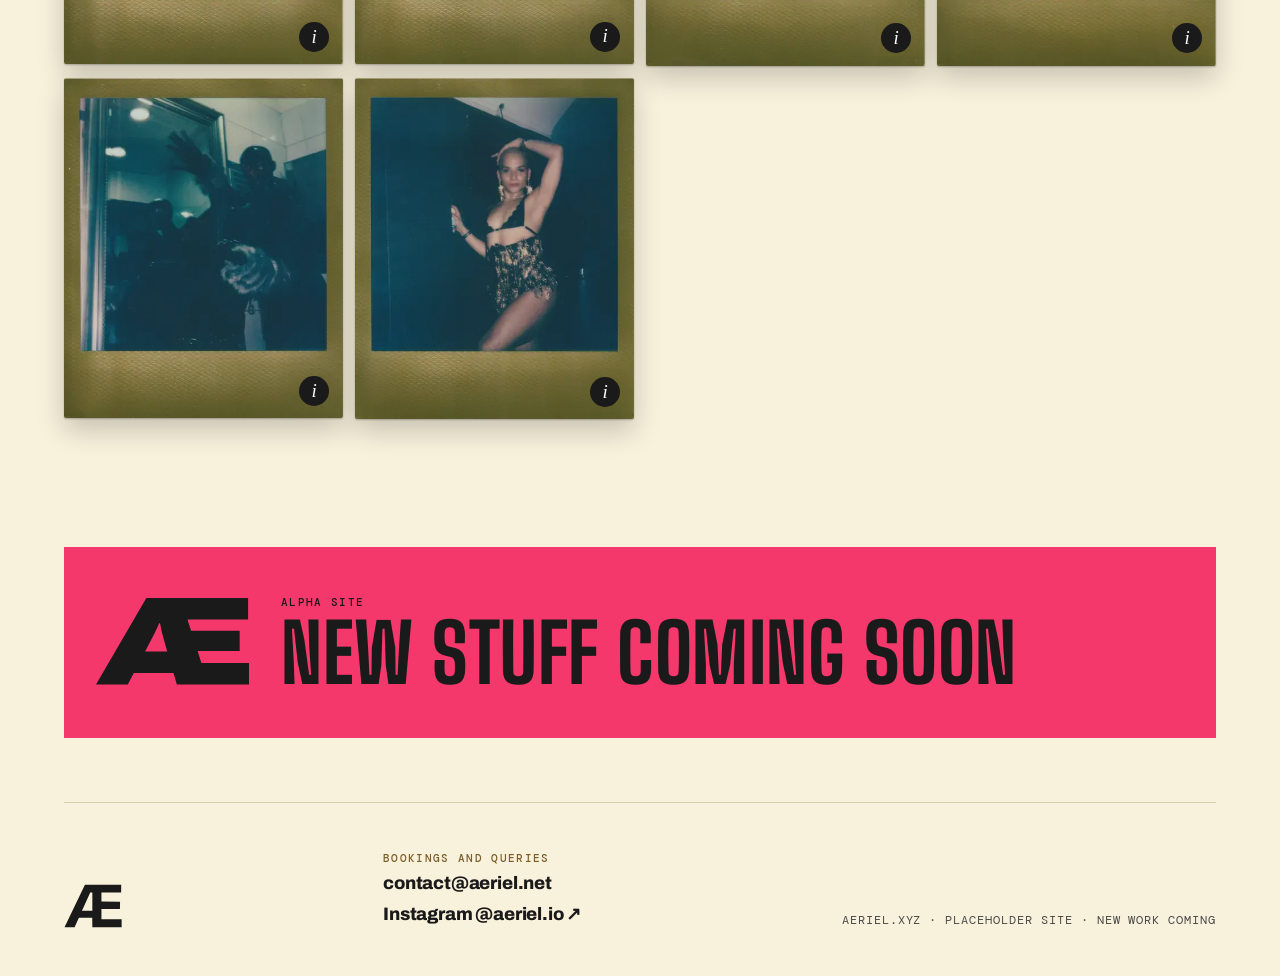
==== commit 075659fa: "Colour layer: 24-swatch filter, chromatic profile, similarity sort, colour journeys - scripts/chroma" ====
--- a/index.html
+++ b/index.html
@@ -247,6 +247,84 @@
 dialog .pic .ar-full{display:block;max-height:calc(100dvh - 200px);width:auto;max-width:100%;height:auto;border-radius:var(--radius-sm);box-shadow:var(--shadow-print)}
 @media (max-width:560px){.ar-clear{margin-left:0}.ar-drawer .ar-fields{grid-template-columns:repeat(auto-fill,minmax(140px,1fr))}}
 @media (prefers-reduced-motion:reduce){.ar-ph{will-change:auto}}
+/* colour layer (js/chroma.js): 24-key strip, mode switch, journey dock, drawer profile, sequence track, morph ribbon */
+.ch-strip{margin:calc(var(--space-6) * -1) 0 var(--space-8);padding-bottom:var(--space-4);border-bottom:1px solid var(--line-subtle)}
+.ch-strip[hidden],.ch-dock[hidden]{display:none}
+.ch-row{display:flex;flex-wrap:wrap;gap:var(--space-4) var(--space-6);align-items:flex-end}
+.ch-keys{display:flex;align-items:flex-end;gap:2px;flex:1 1 480px;min-width:0}
+.ch-key{all:unset;box-sizing:border-box;flex:1 1 0;min-width:9px;display:flex;flex-direction:column;gap:var(--space-1);cursor:pointer;transition:flex-grow 120ms linear}
+.ch-key-c{display:block;height:var(--space-12);background:var(--c);box-shadow:inset 0 0 0 1px var(--line-subtle);transition:height 120ms linear}
+.ch-key-n{font:500 9px/1 var(--font-mono);letter-spacing:.04em;color:var(--ink-muted);text-align:center;font-variant-numeric:tabular-nums;overflow:hidden}
+.ch-key:hover,.ch-key:focus-visible{flex-grow:2.6}
+.ch-key:hover .ch-key-c,.ch-key:focus-visible .ch-key-c{height:calc(var(--space-12) + var(--space-2))}
+.ch-key:focus-visible{outline:3px solid var(--focus);outline-offset:3px}
+.ch-key[aria-pressed="true"] .ch-key-c{height:calc(var(--space-12) + var(--space-2));box-shadow:0 0 0 2px var(--surface-100),0 0 0 4px var(--ink)}
+.ch-key[aria-pressed="true"] .ch-key-n{color:var(--ink)}
+.ch-key.is-zero .ch-key-c{opacity:.28}
+.ch-hair{width:1px;align-self:stretch;background:var(--line);margin:0 var(--space-2)}
+.ch-ctl{display:flex;flex-wrap:wrap;gap:var(--space-3);align-items:center}
+.ch-mode{gap:0}
+.ch-mode button + button{border-left:0}
+.ch-readout{margin-top:var(--space-3);min-height:16px;font-variant-numeric:tabular-nums}
+.ch-chip{display:inline-block;width:14px;height:14px;vertical-align:-2px;box-shadow:inset 0 0 0 1px rgba(128,128,128,.45)}
+/* dock */
+.ch-dock{position:sticky;top:0;z-index:6;background:var(--surface-100);border-block:2px solid var(--ink);padding:var(--space-4) 0;margin:calc(var(--space-4) * -1) 0 var(--space-8)}
+.ch-dock-in{display:grid;grid-template-columns:auto minmax(0,1fr) auto auto;gap:var(--space-4) var(--space-6);align-items:end}
+.ch-slot{display:flex;flex-direction:column;gap:var(--space-2)}
+.ch-slot .label,.ch-dock-mid .label{color:var(--gold-text)}
+.ch-slot-b{all:unset;box-sizing:border-box;cursor:pointer;display:flex;gap:var(--space-3);align-items:center;min-width:216px;min-height:65px;padding:var(--space-2);border:2px solid var(--line);transition:border-color 120ms linear,background-color 120ms linear}
+.ch-slot-b:hover{background:var(--surface-300)}
+.ch-slot-b:focus-visible{outline:3px solid var(--focus);outline-offset:3px}
+.ch-slot.is-picking .ch-slot-b{border-color:var(--pink)}
+.ch-slot-b img{display:block;width:40px;height:auto;border-radius:var(--radius-sm)}
+.ch-slot-sw{display:block;width:40px;height:49px;border-radius:var(--radius-sm);box-shadow:inset 0 0 0 1px rgba(128,128,128,.45)}
+.ch-slot-t{display:flex;flex-direction:column;gap:var(--space-2);min-width:0;flex:1 1 auto;overflow:hidden}
+.ch-slot-code{font:500 11px/14px var(--font-mono);letter-spacing:.08em;text-transform:uppercase}
+.ch-slot-empty{font:500 11px/14px var(--font-mono);letter-spacing:.12em;text-transform:uppercase;color:var(--ink-muted)}
+.ch-mini{display:flex;width:148px;max-width:100%;height:var(--space-2)}
+.ch-mini span,.ch-bar span{flex-basis:0;min-width:1px}
+.ch-dock-mid{display:grid;grid-template-columns:auto 1fr;gap:var(--space-2) var(--space-3);align-items:center}
+.ch-seg{gap:0}
+.ch-seg button + button{border-left:0}
+.ch-dock-end{display:flex;flex-direction:column;gap:var(--space-2);align-items:stretch}
+.ch-status{grid-column:1/-1;font-variant-numeric:tabular-nums;min-height:16px;margin-top:var(--space-2)}
+/* drawer: chromatic profile */
+.ch-profile{gap:var(--space-3);padding-block:var(--space-4) 0;border-top:1px solid var(--line-subtle)}
+.ch-profile .label{color:var(--gold-text)}
+.ch-bar{display:flex;height:var(--space-8);cursor:crosshair;width:100%}
+.ch-bar:focus-visible{outline:3px solid var(--focus);outline-offset:3px}
+.ch-bar span.is-at{position:relative;z-index:1;box-shadow:0 0 0 2px var(--surface-200),0 0 0 4px var(--ink)}
+.ch-loupe{font-variant-numeric:tabular-nums;min-height:16px}
+.ch-rows{display:grid;grid-template-columns:max-content minmax(0,1fr);gap:var(--space-2) var(--space-4);align-items:center}
+.ch-pills{display:flex;flex-wrap:wrap;gap:var(--space-2)}
+.ch-pill{all:unset;box-sizing:border-box;cursor:pointer;display:inline-flex;align-items:center;gap:var(--space-2);padding:3px var(--space-2) 3px 3px;border:1px solid var(--line);font:500 11px/14px var(--font-mono);letter-spacing:.06em;text-transform:uppercase;color:var(--ink);transition:background-color 120ms linear,color 120ms linear,border-color 120ms linear}
+.ch-pill .ch-chip{width:var(--space-4);height:var(--space-4)}
+.ch-pill-m{color:var(--ink-muted);font-variant-numeric:tabular-nums}
+.ch-pill:hover{background:var(--acid);border-color:var(--acid);color:var(--on-acid)}
+.ch-pill:hover .ch-pill-m{color:var(--on-acid)}
+.ch-pill:focus-visible{outline:3px solid var(--focus);outline-offset:3px}
+.ch-actions{display:flex;flex-wrap:wrap;gap:var(--space-2)}
+/* case captions (sequence and colour sort) */
+.ar-case{display:flex;flex-direction:column;gap:2px;margin-top:var(--space-3);font-variant-numeric:tabular-nums}
+.ar-case[hidden]{display:none}
+.ar-case-n{color:var(--gold-text)}
+.ar-tile.is-open > .ar-ph{grid-column:1;grid-row:1}
+.ar-tile.is-open > .ar-case{grid-column:1;grid-row:2}
+.ar-tile.is-open > .ar-drawer{grid-column:2;grid-row:1 / span 2}
+.ar-grid[data-cols="1"] .ar-tile.is-open > .ar-drawer,.ar-grid[data-cols="2"] .ar-tile.is-open > .ar-drawer{grid-column:1;grid-row:3}
+/* sequence: one horizontal track of cases, the ribbon running under it */
+.ar-grid.is-seq{--case-w:clamp(150px,15vw,220px);position:relative;grid-template-columns:none;grid-auto-flow:column;grid-auto-columns:var(--case-w);overflow-x:auto;overflow-y:hidden;overscroll-behavior-x:contain;padding-bottom:calc(96px + var(--space-12));scroll-snap-type:x proximity;scrollbar-width:thin;scrollbar-color:var(--line) transparent}
+.ar-grid.is-seq .ar-tile,.ar-grid.is-seq .ch-card{scroll-snap-align:start}
+.ar-grid.is-seq .ar-tile.is-open{grid-column:span 4;grid-template-columns:var(--case-w) minmax(0,1fr)}
+.ch-card{display:flex;flex-direction:column}
+.ch-card-sw{aspect-ratio:.82;border-radius:var(--radius-sm);box-shadow:var(--shadow-print)}
+.ch-ribbon{position:absolute;left:0;bottom:var(--space-2);height:96px;pointer-events:none}
+.ch-ribbon canvas{display:block}
+.ch-ribbon .label{position:absolute;top:calc(var(--space-6) * -1);color:var(--gold-text);white-space:nowrap}
+@media (max-width:719px){.ch-dock{position:static}}
+@media (max-width:900px){.ch-dock-in{grid-template-columns:1fr 1fr}.ch-dock-mid{grid-column:1/-1;grid-row:2}.ch-dock-end{grid-column:1/-1;flex-direction:row;flex-wrap:wrap}}
+@media (max-width:560px){.ch-key-n{display:none}.ch-key-c{height:var(--space-8)}.ch-key:hover .ch-key-c,.ch-key[aria-pressed="true"] .ch-key-c{height:calc(var(--space-8) + var(--space-2))}.ch-hair{margin:0 var(--space-1)}.ch-slot-b{min-width:0}.ch-mini{width:100%}.ch-rows{grid-template-columns:1fr}.ch-pill-s{display:none}}
+
 .ae-film{background:none;padding:0;border-radius:var(--radius-none)}
 .slab-end{grid-template-columns:auto 1fr;gap:var(--space-8);align-items:start}
 .slab-end .t{gap:var(--space-2);min-width:0}
@@ -312,7 +390,9 @@
 </div>
 <p class="ae-cap" aria-live="polite" id="ar-n">42 <span lang="en">photographs</span><span lang="es">fotografías</span><span lang="pt">fotografias</span></p>
 </div>
+<div class="ch-strip" id="ch-strip" hidden></div>
 <div class="ar-active" id="ar-active" aria-live="polite" hidden></div>
+<div class="ch-dock" id="ch-dock" role="region" hidden></div>
 <div class="ar-grid" id="ar-grid" aria-busy="true"><p class="ae-cap ar-status" id="ar-status"><span lang="en">Loading the archive</span><span lang="es">Cargando el archivo</span><span lang="pt">Carregando o arquivo</span></p></div>
 <p class="ar-empty" id="ar-empty" hidden></p>
 <noscript><p class="body-l">The archive needs JavaScript. · El archivo necesita JavaScript. · O arquivo precisa de JavaScript.</p></noscript>
@@ -446,5 +526,6 @@
 })();
 </script>
 <script src="js/archive.js" defer></script>
+<script src="js/chroma.js" defer></script>
 </body>
 </html>
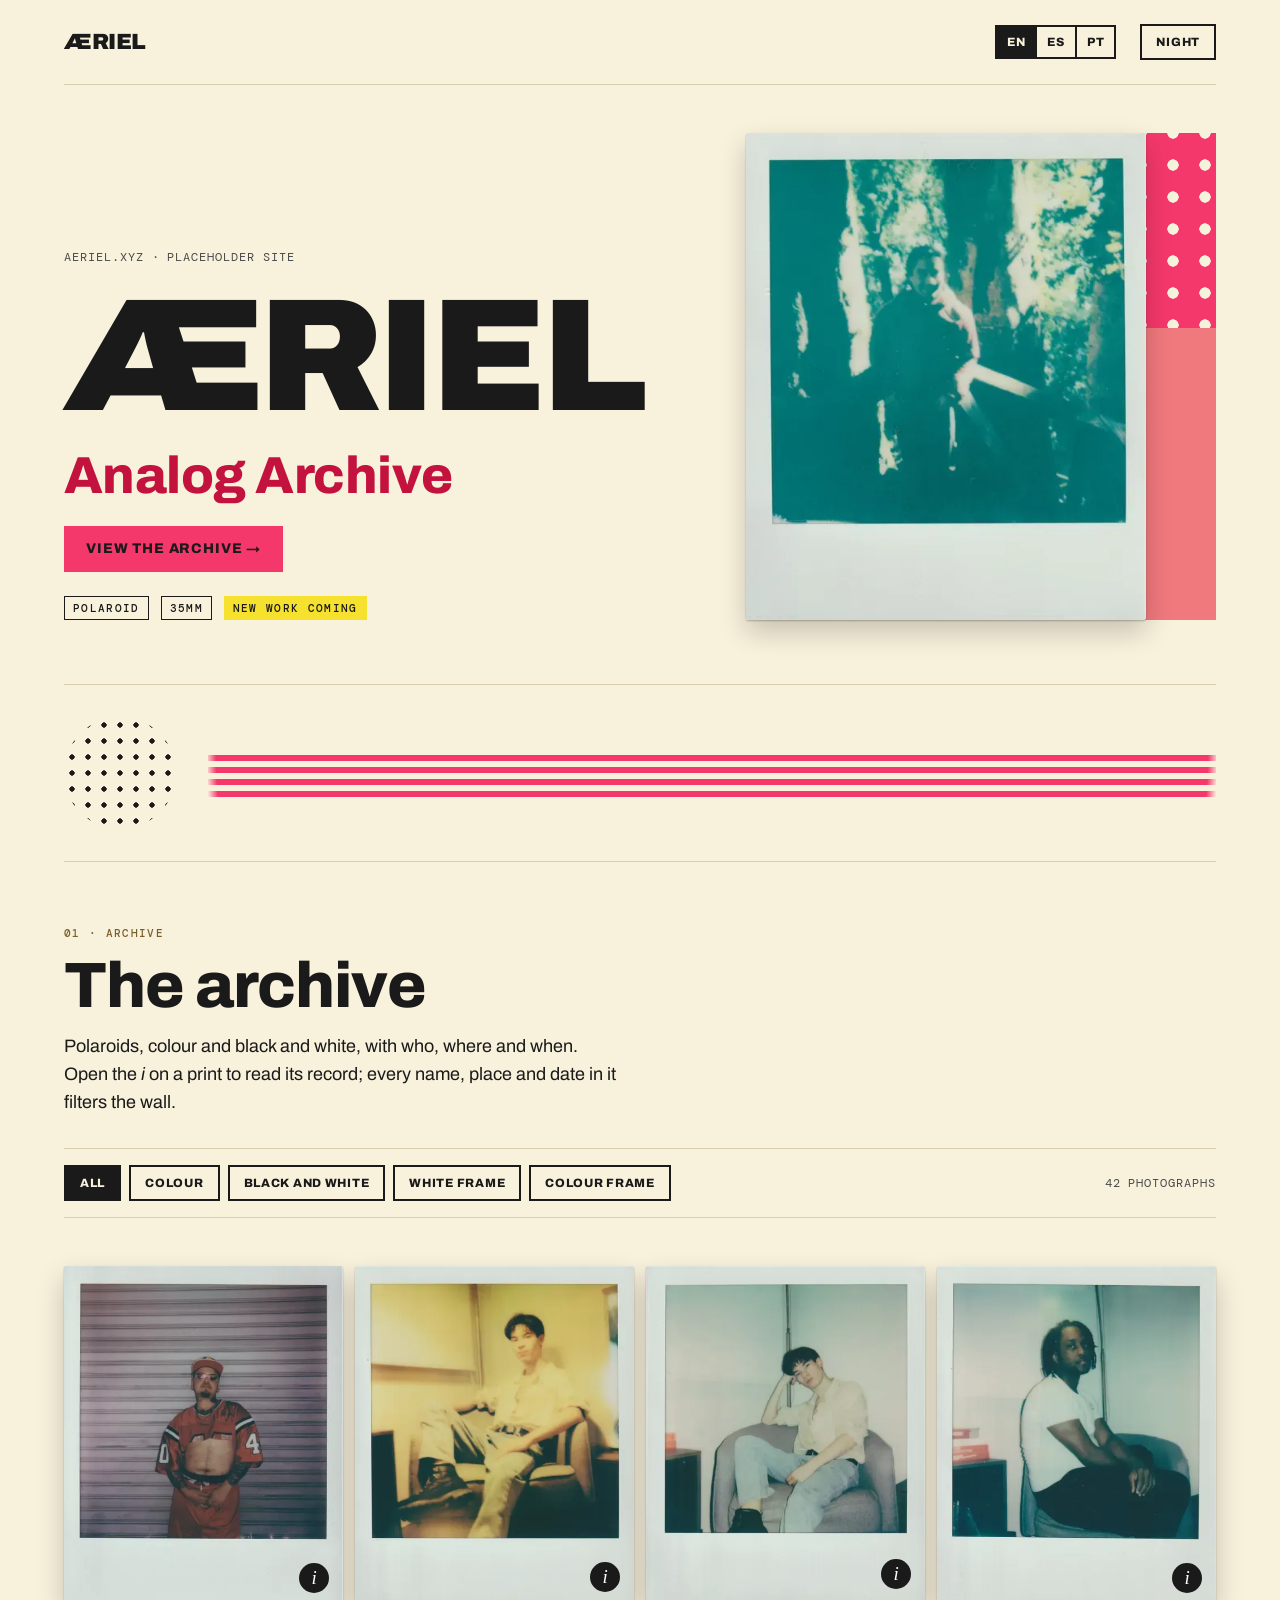
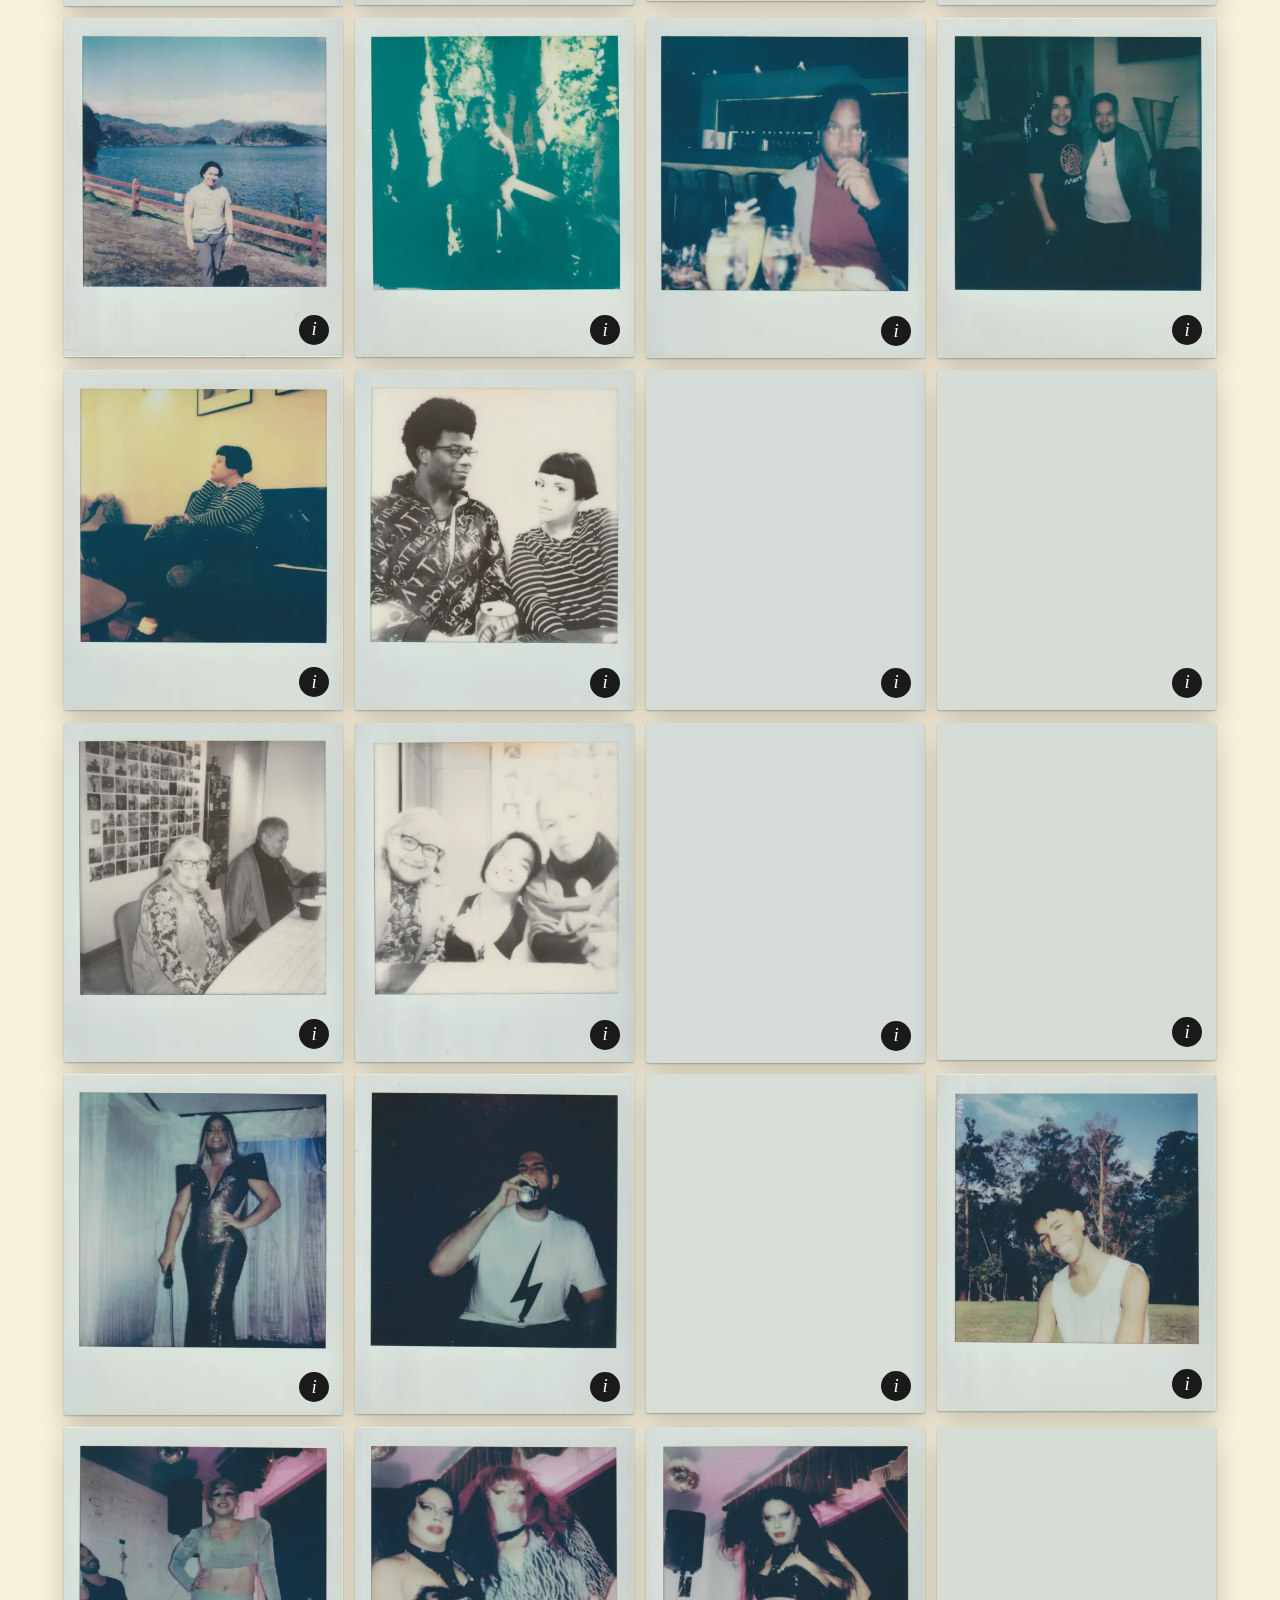
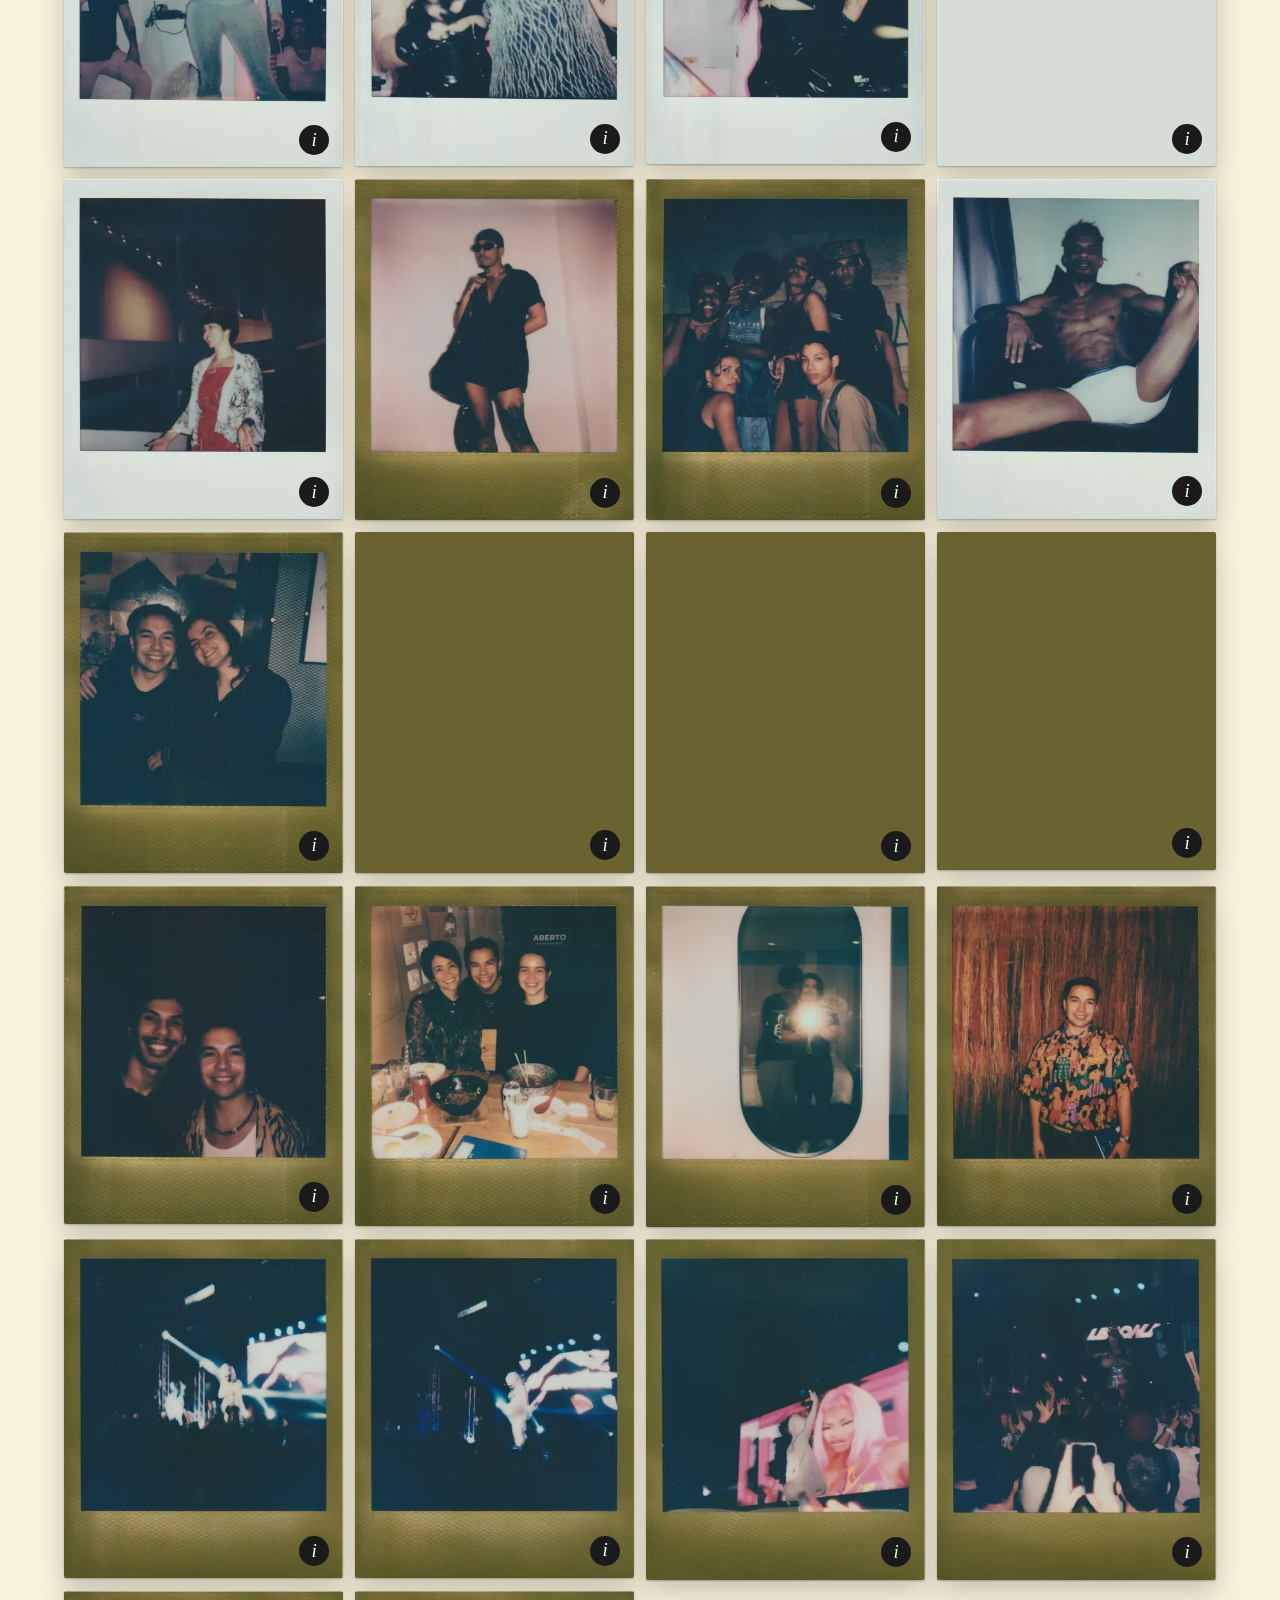
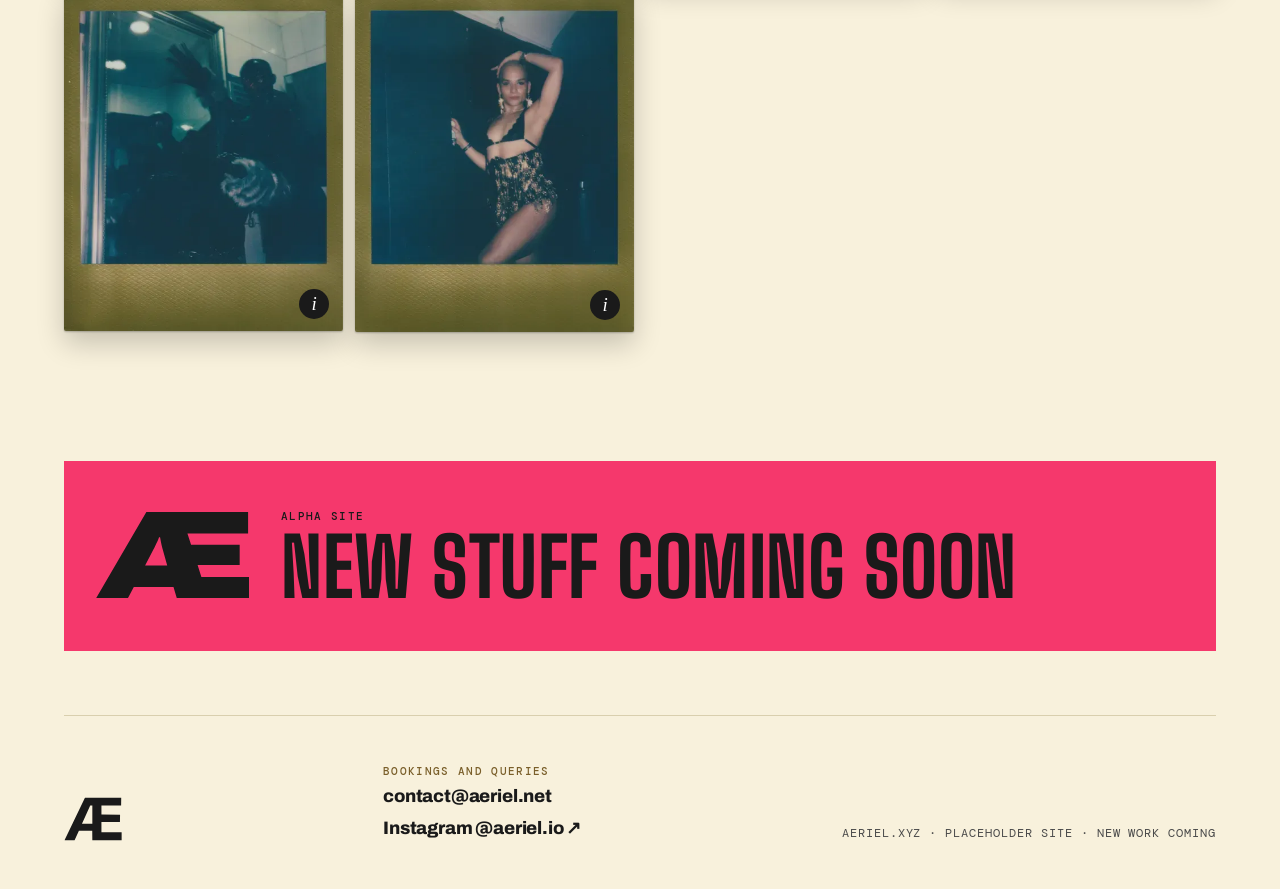
==== commit 497c7f32: "Wide Æ link preview; cover print rotates through the archive - og:image / twitter:image: 1200x630 wi" ====
--- a/index.html
+++ b/index.html
@@ -9,6 +9,13 @@
 <meta property="og:description" content="Polaroid and 35mm.">
 <meta property="og:url" content="https://aeriel.xyz/">
 <meta property="og:type" content="website">
+<meta property="og:image" content="https://aeriel.xyz/og-ae.png">
+<meta property="og:image:type" content="image/png">
+<meta property="og:image:width" content="1200">
+<meta property="og:image:height" content="630">
+<meta property="og:image:alt" content="ÆRIEL wide Æ mark">
+<meta name="twitter:card" content="summary_large_image">
+<meta name="twitter:image" content="https://aeriel.xyz/og-ae.png">
 <meta property="og:locale" content="en_US">
 <meta property="og:locale:alternate" content="es_CL">
 <meta property="og:locale:alternate" content="pt_BR">
@@ -100,6 +107,12 @@
 .blocks .y{grid-column:3;grid-row:4/6;background:var(--acid)}
 .blocks .b{grid-column:3;grid-row:3;background:var(--bubblegum)}
 .blocks .lift .ae-print{max-width:420px}
+/* cover print: a whole archive scan (frame included), rotated through the archive by js/archive.js */
+.blocks .lift .ae-print--scan{padding:0;background:transparent;aspect-ratio:1643/2000;width:100%;opacity:0;transition:opacity .6s ease}
+.blocks .lift .ae-print--scan.ready{opacity:1}
+.ae-print--scan img{position:absolute;inset:0;width:100%;height:100%;aspect-ratio:auto;object-fit:contain;border-radius:var(--radius-sm);opacity:0;transition:opacity 1.2s ease}
+.ae-print--scan img.on{opacity:1}
+@media (prefers-reduced-motion:reduce){.blocks .lift .ae-print--scan,.ae-print--scan img{transition:none}}
 
 .rule{display:grid;grid-template-columns:auto 1fr;gap:var(--space-8);align-items:center;padding-block:var(--space-8);border-block:1px solid var(--line-subtle)}
 .rule .ae-halftone{width:112px;height:112px;border-radius:50%}
@@ -247,84 +260,6 @@
 dialog .pic .ar-full{display:block;max-height:calc(100dvh - 200px);width:auto;max-width:100%;height:auto;border-radius:var(--radius-sm);box-shadow:var(--shadow-print)}
 @media (max-width:560px){.ar-clear{margin-left:0}.ar-drawer .ar-fields{grid-template-columns:repeat(auto-fill,minmax(140px,1fr))}}
 @media (prefers-reduced-motion:reduce){.ar-ph{will-change:auto}}
-/* colour layer (js/chroma.js): 24-key strip, mode switch, journey dock, drawer profile, sequence track, morph ribbon */
-.ch-strip{margin:calc(var(--space-6) * -1) 0 var(--space-8);padding-bottom:var(--space-4);border-bottom:1px solid var(--line-subtle)}
-.ch-strip[hidden],.ch-dock[hidden]{display:none}
-.ch-row{display:flex;flex-wrap:wrap;gap:var(--space-4) var(--space-6);align-items:flex-end}
-.ch-keys{display:flex;align-items:flex-end;gap:2px;flex:1 1 480px;min-width:0}
-.ch-key{all:unset;box-sizing:border-box;flex:1 1 0;min-width:9px;display:flex;flex-direction:column;gap:var(--space-1);cursor:pointer;transition:flex-grow 120ms linear}
-.ch-key-c{display:block;height:var(--space-12);background:var(--c);box-shadow:inset 0 0 0 1px var(--line-subtle);transition:height 120ms linear}
-.ch-key-n{font:500 9px/1 var(--font-mono);letter-spacing:.04em;color:var(--ink-muted);text-align:center;font-variant-numeric:tabular-nums;overflow:hidden}
-.ch-key:hover,.ch-key:focus-visible{flex-grow:2.6}
-.ch-key:hover .ch-key-c,.ch-key:focus-visible .ch-key-c{height:calc(var(--space-12) + var(--space-2))}
-.ch-key:focus-visible{outline:3px solid var(--focus);outline-offset:3px}
-.ch-key[aria-pressed="true"] .ch-key-c{height:calc(var(--space-12) + var(--space-2));box-shadow:0 0 0 2px var(--surface-100),0 0 0 4px var(--ink)}
-.ch-key[aria-pressed="true"] .ch-key-n{color:var(--ink)}
-.ch-key.is-zero .ch-key-c{opacity:.28}
-.ch-hair{width:1px;align-self:stretch;background:var(--line);margin:0 var(--space-2)}
-.ch-ctl{display:flex;flex-wrap:wrap;gap:var(--space-3);align-items:center}
-.ch-mode{gap:0}
-.ch-mode button + button{border-left:0}
-.ch-readout{margin-top:var(--space-3);min-height:16px;font-variant-numeric:tabular-nums}
-.ch-chip{display:inline-block;width:14px;height:14px;vertical-align:-2px;box-shadow:inset 0 0 0 1px rgba(128,128,128,.45)}
-/* dock */
-.ch-dock{position:sticky;top:0;z-index:6;background:var(--surface-100);border-block:2px solid var(--ink);padding:var(--space-4) 0;margin:calc(var(--space-4) * -1) 0 var(--space-8)}
-.ch-dock-in{display:grid;grid-template-columns:auto minmax(0,1fr) auto auto;gap:var(--space-4) var(--space-6);align-items:end}
-.ch-slot{display:flex;flex-direction:column;gap:var(--space-2)}
-.ch-slot .label,.ch-dock-mid .label{color:var(--gold-text)}
-.ch-slot-b{all:unset;box-sizing:border-box;cursor:pointer;display:flex;gap:var(--space-3);align-items:center;min-width:216px;min-height:65px;padding:var(--space-2);border:2px solid var(--line);transition:border-color 120ms linear,background-color 120ms linear}
-.ch-slot-b:hover{background:var(--surface-300)}
-.ch-slot-b:focus-visible{outline:3px solid var(--focus);outline-offset:3px}
-.ch-slot.is-picking .ch-slot-b{border-color:var(--pink)}
-.ch-slot-b img{display:block;width:40px;height:auto;border-radius:var(--radius-sm)}
-.ch-slot-sw{display:block;width:40px;height:49px;border-radius:var(--radius-sm);box-shadow:inset 0 0 0 1px rgba(128,128,128,.45)}
-.ch-slot-t{display:flex;flex-direction:column;gap:var(--space-2);min-width:0;flex:1 1 auto;overflow:hidden}
-.ch-slot-code{font:500 11px/14px var(--font-mono);letter-spacing:.08em;text-transform:uppercase}
-.ch-slot-empty{font:500 11px/14px var(--font-mono);letter-spacing:.12em;text-transform:uppercase;color:var(--ink-muted)}
-.ch-mini{display:flex;width:148px;max-width:100%;height:var(--space-2)}
-.ch-mini span,.ch-bar span{flex-basis:0;min-width:1px}
-.ch-dock-mid{display:grid;grid-template-columns:auto 1fr;gap:var(--space-2) var(--space-3);align-items:center}
-.ch-seg{gap:0}
-.ch-seg button + button{border-left:0}
-.ch-dock-end{display:flex;flex-direction:column;gap:var(--space-2);align-items:stretch}
-.ch-status{grid-column:1/-1;font-variant-numeric:tabular-nums;min-height:16px;margin-top:var(--space-2)}
-/* drawer: chromatic profile */
-.ch-profile{gap:var(--space-3);padding-block:var(--space-4) 0;border-top:1px solid var(--line-subtle)}
-.ch-profile .label{color:var(--gold-text)}
-.ch-bar{display:flex;height:var(--space-8);cursor:crosshair;width:100%}
-.ch-bar:focus-visible{outline:3px solid var(--focus);outline-offset:3px}
-.ch-bar span.is-at{position:relative;z-index:1;box-shadow:0 0 0 2px var(--surface-200),0 0 0 4px var(--ink)}
-.ch-loupe{font-variant-numeric:tabular-nums;min-height:16px}
-.ch-rows{display:grid;grid-template-columns:max-content minmax(0,1fr);gap:var(--space-2) var(--space-4);align-items:center}
-.ch-pills{display:flex;flex-wrap:wrap;gap:var(--space-2)}
-.ch-pill{all:unset;box-sizing:border-box;cursor:pointer;display:inline-flex;align-items:center;gap:var(--space-2);padding:3px var(--space-2) 3px 3px;border:1px solid var(--line);font:500 11px/14px var(--font-mono);letter-spacing:.06em;text-transform:uppercase;color:var(--ink);transition:background-color 120ms linear,color 120ms linear,border-color 120ms linear}
-.ch-pill .ch-chip{width:var(--space-4);height:var(--space-4)}
-.ch-pill-m{color:var(--ink-muted);font-variant-numeric:tabular-nums}
-.ch-pill:hover{background:var(--acid);border-color:var(--acid);color:var(--on-acid)}
-.ch-pill:hover .ch-pill-m{color:var(--on-acid)}
-.ch-pill:focus-visible{outline:3px solid var(--focus);outline-offset:3px}
-.ch-actions{display:flex;flex-wrap:wrap;gap:var(--space-2)}
-/* case captions (sequence and colour sort) */
-.ar-case{display:flex;flex-direction:column;gap:2px;margin-top:var(--space-3);font-variant-numeric:tabular-nums}
-.ar-case[hidden]{display:none}
-.ar-case-n{color:var(--gold-text)}
-.ar-tile.is-open > .ar-ph{grid-column:1;grid-row:1}
-.ar-tile.is-open > .ar-case{grid-column:1;grid-row:2}
-.ar-tile.is-open > .ar-drawer{grid-column:2;grid-row:1 / span 2}
-.ar-grid[data-cols="1"] .ar-tile.is-open > .ar-drawer,.ar-grid[data-cols="2"] .ar-tile.is-open > .ar-drawer{grid-column:1;grid-row:3}
-/* sequence: one horizontal track of cases, the ribbon running under it */
-.ar-grid.is-seq{--case-w:clamp(150px,15vw,220px);position:relative;grid-template-columns:none;grid-auto-flow:column;grid-auto-columns:var(--case-w);overflow-x:auto;overflow-y:hidden;overscroll-behavior-x:contain;padding-bottom:calc(96px + var(--space-12));scroll-snap-type:x proximity;scrollbar-width:thin;scrollbar-color:var(--line) transparent}
-.ar-grid.is-seq .ar-tile,.ar-grid.is-seq .ch-card{scroll-snap-align:start}
-.ar-grid.is-seq .ar-tile.is-open{grid-column:span 4;grid-template-columns:var(--case-w) minmax(0,1fr)}
-.ch-card{display:flex;flex-direction:column}
-.ch-card-sw{aspect-ratio:.82;border-radius:var(--radius-sm);box-shadow:var(--shadow-print)}
-.ch-ribbon{position:absolute;left:0;bottom:var(--space-2);height:96px;pointer-events:none}
-.ch-ribbon canvas{display:block}
-.ch-ribbon .label{position:absolute;top:calc(var(--space-6) * -1);color:var(--gold-text);white-space:nowrap}
-@media (max-width:719px){.ch-dock{position:static}}
-@media (max-width:900px){.ch-dock-in{grid-template-columns:1fr 1fr}.ch-dock-mid{grid-column:1/-1;grid-row:2}.ch-dock-end{grid-column:1/-1;flex-direction:row;flex-wrap:wrap}}
-@media (max-width:560px){.ch-key-n{display:none}.ch-key-c{height:var(--space-8)}.ch-key:hover .ch-key-c,.ch-key[aria-pressed="true"] .ch-key-c{height:calc(var(--space-8) + var(--space-2))}.ch-hair{margin:0 var(--space-1)}.ch-slot-b{min-width:0}.ch-mini{width:100%}.ch-rows{grid-template-columns:1fr}.ch-pill-s{display:none}}
-
 .ae-film{background:none;padding:0;border-radius:var(--radius-none)}
 .slab-end{grid-template-columns:auto 1fr;gap:var(--space-8);align-items:start}
 .slab-end .t{gap:var(--space-2);min-width:0}
@@ -367,7 +302,7 @@
 </div>
 <div class="blocks" aria-hidden="true">
 <div class="slab"></div><div class="b"></div><div class="c"></div><div class="y"></div>
-<div class="lift"><figure class="ae-print ae-print--gold"><img src="img/win-polaroid-gold-frame-harness.jpg" width="900" height="900" alt=""></figure></div>
+<div class="lift"><figure class="ae-print ae-print--scan" id="hero-print"></figure></div>
 </div>
 </header>
 
@@ -390,9 +325,7 @@
 </div>
 <p class="ae-cap" aria-live="polite" id="ar-n">42 <span lang="en">photographs</span><span lang="es">fotografías</span><span lang="pt">fotografias</span></p>
 </div>
-<div class="ch-strip" id="ch-strip" hidden></div>
 <div class="ar-active" id="ar-active" aria-live="polite" hidden></div>
-<div class="ch-dock" id="ch-dock" role="region" hidden></div>
 <div class="ar-grid" id="ar-grid" aria-busy="true"><p class="ae-cap ar-status" id="ar-status"><span lang="en">Loading the archive</span><span lang="es">Cargando el archivo</span><span lang="pt">Carregando o arquivo</span></p></div>
 <p class="ar-empty" id="ar-empty" hidden></p>
 <noscript><p class="body-l">The archive needs JavaScript. · El archivo necesita JavaScript. · O arquivo precisa de JavaScript.</p></noscript>
@@ -526,6 +459,5 @@
 })();
 </script>
 <script src="js/archive.js" defer></script>
-<script src="js/chroma.js" defer></script>
 </body>
 </html>
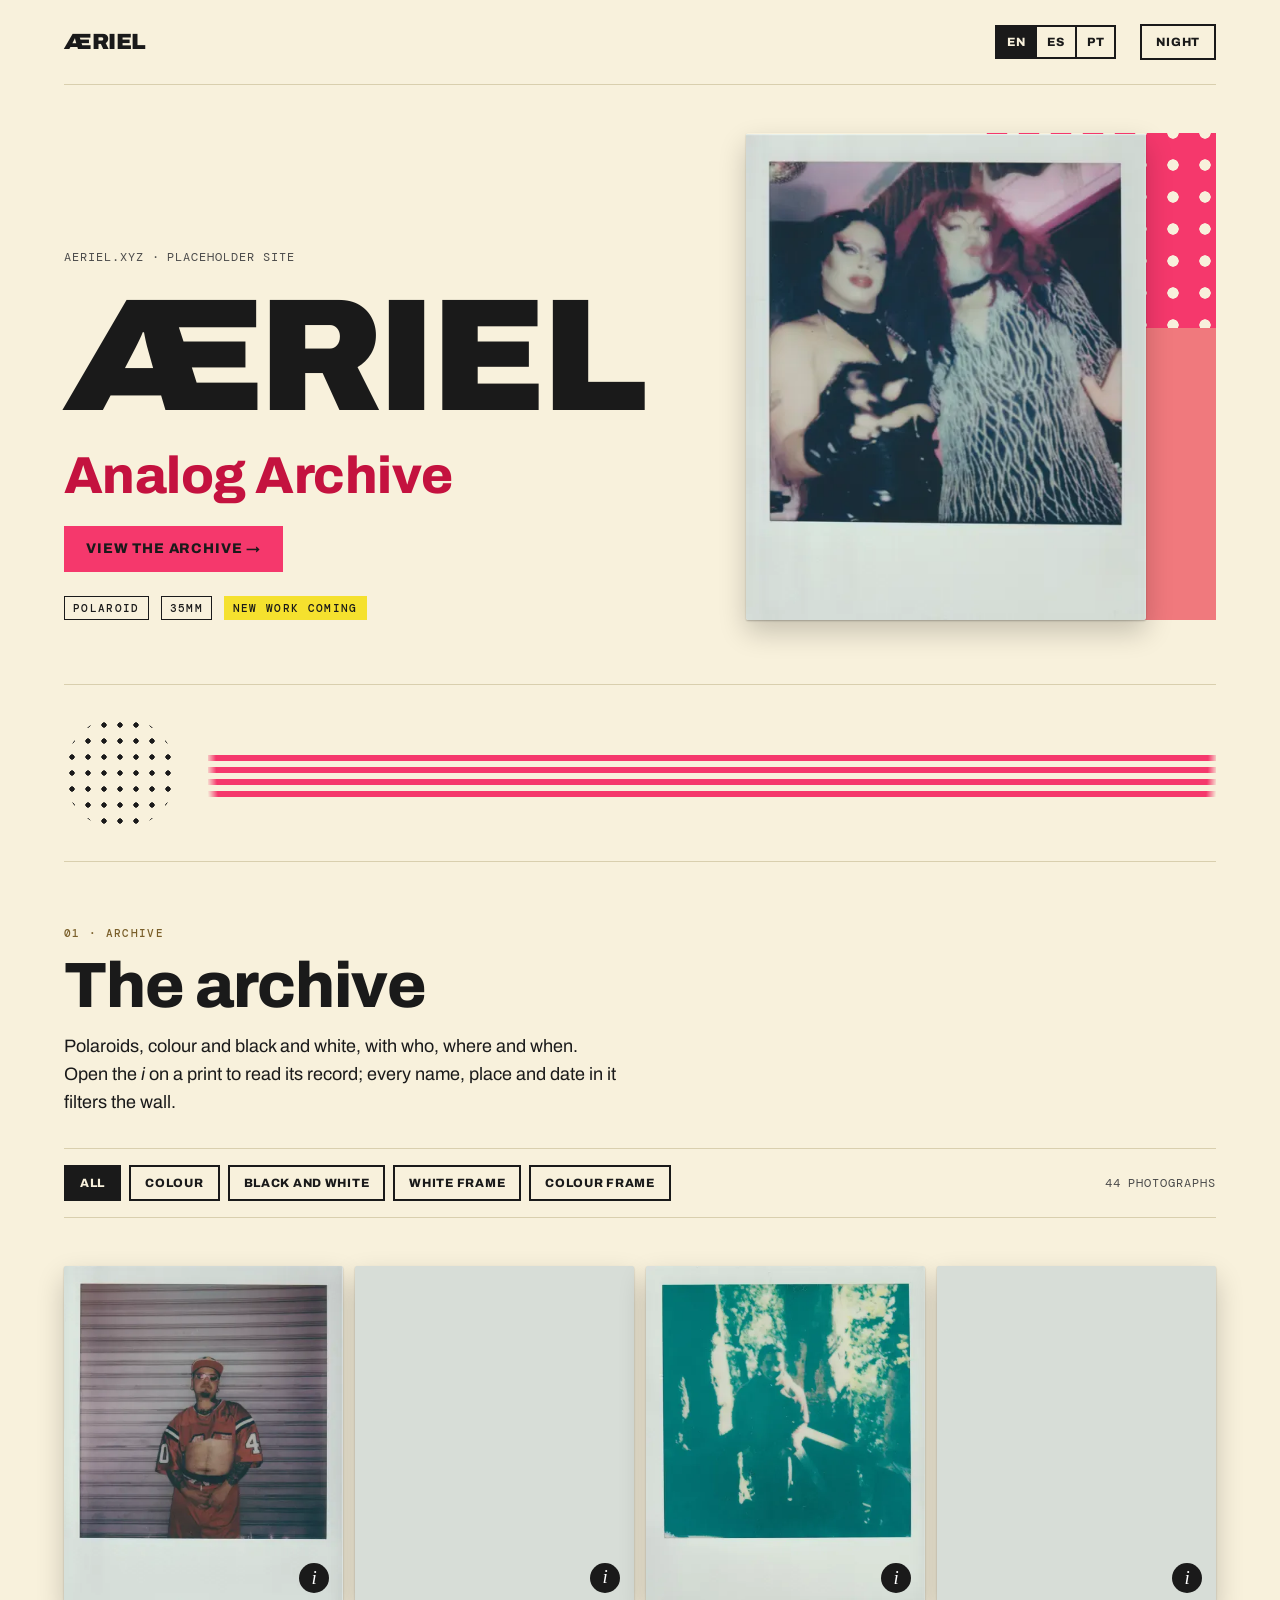
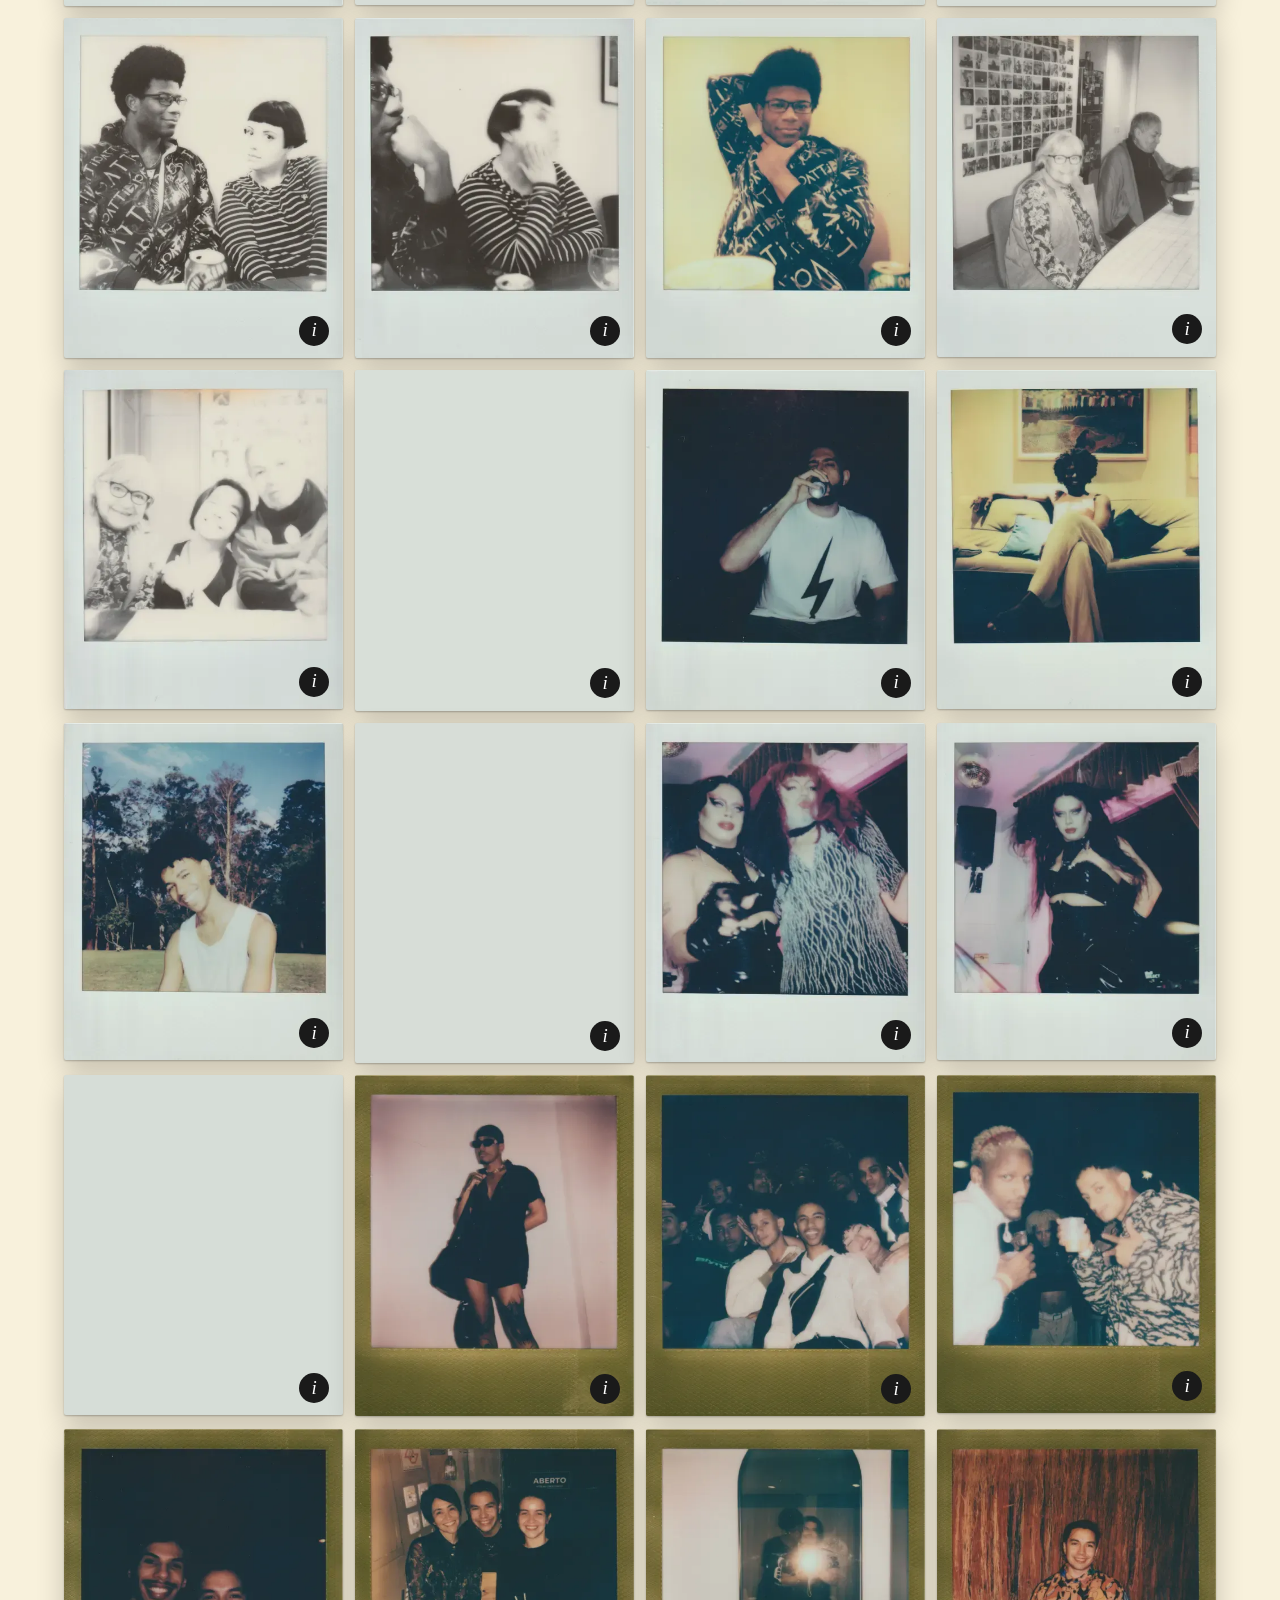
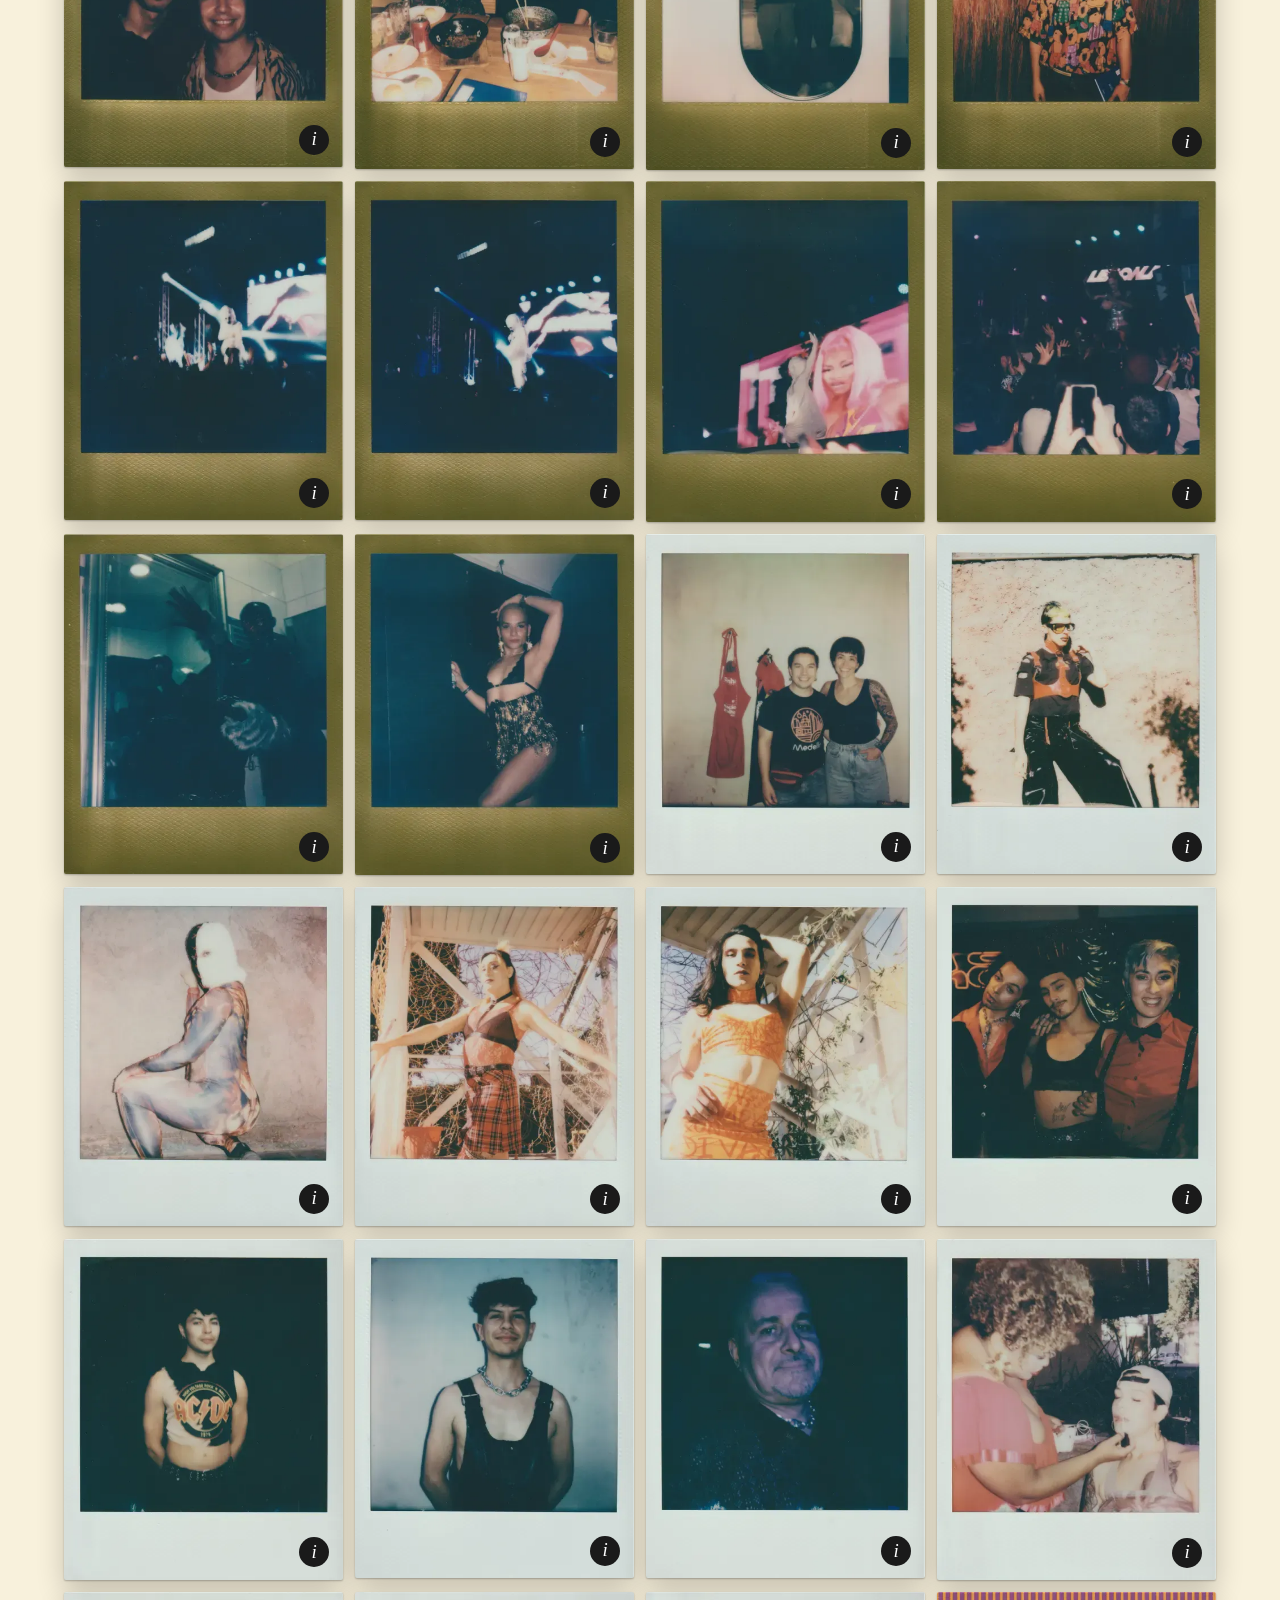
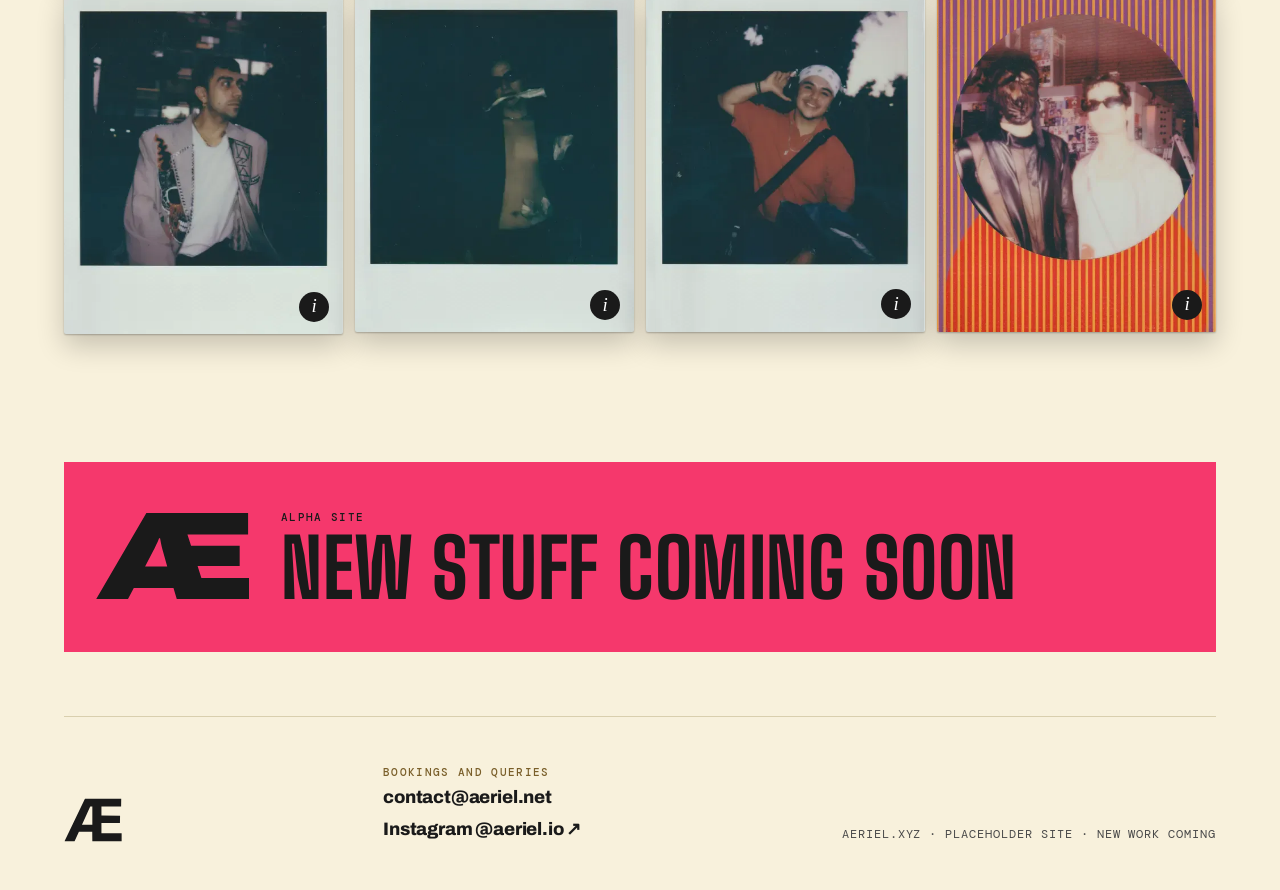
==== commit 9fad65d9: "Show the full colour profile in the record drawer Named colours with their share, atmosphere and acc" ====
--- a/index.html
+++ b/index.html
@@ -236,6 +236,21 @@
 .ar-tag--quiet{border-color:var(--line-subtle);color:var(--ink-muted)}
 .ar-pal{display:flex;height:var(--space-4);width:100%}
 .ar-pal span{flex-basis:0;min-width:1px}
+.ar-colour{gap:var(--space-3)}
+.ar-chips{display:flex;flex-wrap:wrap;gap:var(--space-2)}
+.ar-cchip{display:inline-flex;align-items:center;gap:var(--space-2);font:500 12px/16px var(--font-mono);padding:var(--space-1) var(--space-3) var(--space-1) var(--space-2);border:1px solid var(--line-subtle);border-radius:var(--radius-pill);color:var(--ink)}
+.ar-cchip i{width:12px;height:12px;border-radius:50%;flex:none}
+.ar-cbox{display:flex;flex-direction:column;gap:var(--space-3);padding:var(--space-3);background:var(--surface-200);border-radius:var(--radius-sm)}
+.ar-crow{display:grid;grid-template-columns:minmax(88px,auto) 1fr;gap:var(--space-1) var(--space-3);align-items:center}
+.ar-clab{font:500 11px/14px var(--font-mono);letter-spacing:.12em;text-transform:uppercase;color:var(--ink)}
+.ar-sws,.ar-dom{display:flex;gap:var(--space-1)}
+.ar-sws .ar-sw{flex:1;height:22px}
+.ar-cnames{grid-column:1/-1;font:400 12px/16px var(--font-mono);color:var(--ink-muted)}
+.ar-sw{display:inline-block;border-radius:2px;box-shadow:inset 0 0 0 1px rgba(127,127,127,.25)}
+.ar-dom .ar-sw{flex:1;height:28px}
+.ar-border{display:flex;align-items:center;gap:var(--space-2)}
+.ar-border .ar-sw{width:14px;height:14px}
+@media (max-width:520px){.ar-crow{grid-template-columns:1fr}}
 .ar-rights{margin-top:auto;padding-top:var(--space-2)}
 .ar-mdh{color:var(--gold-text);margin:var(--space-4) 0 var(--space-2)}
 .ar-bio ul,.ar-cap ul{margin:0 0 var(--space-2);padding-left:var(--space-6)}
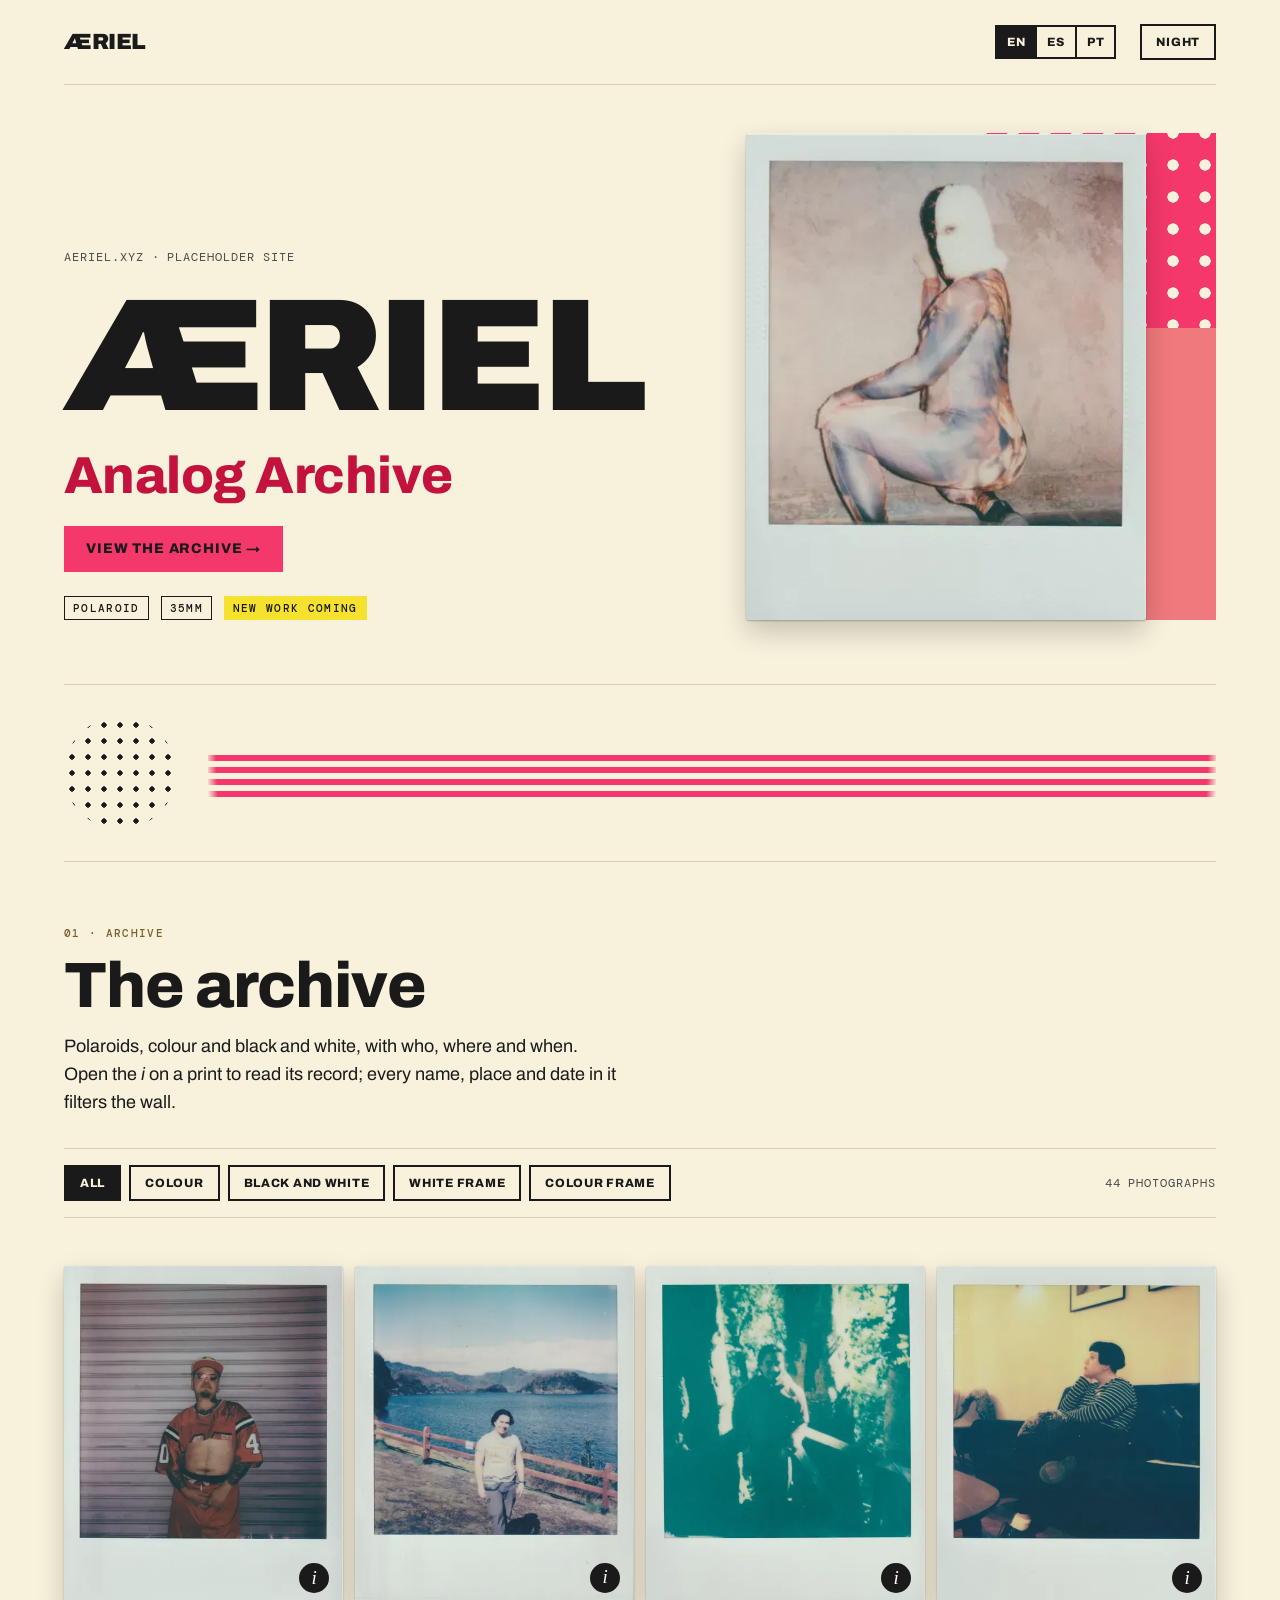
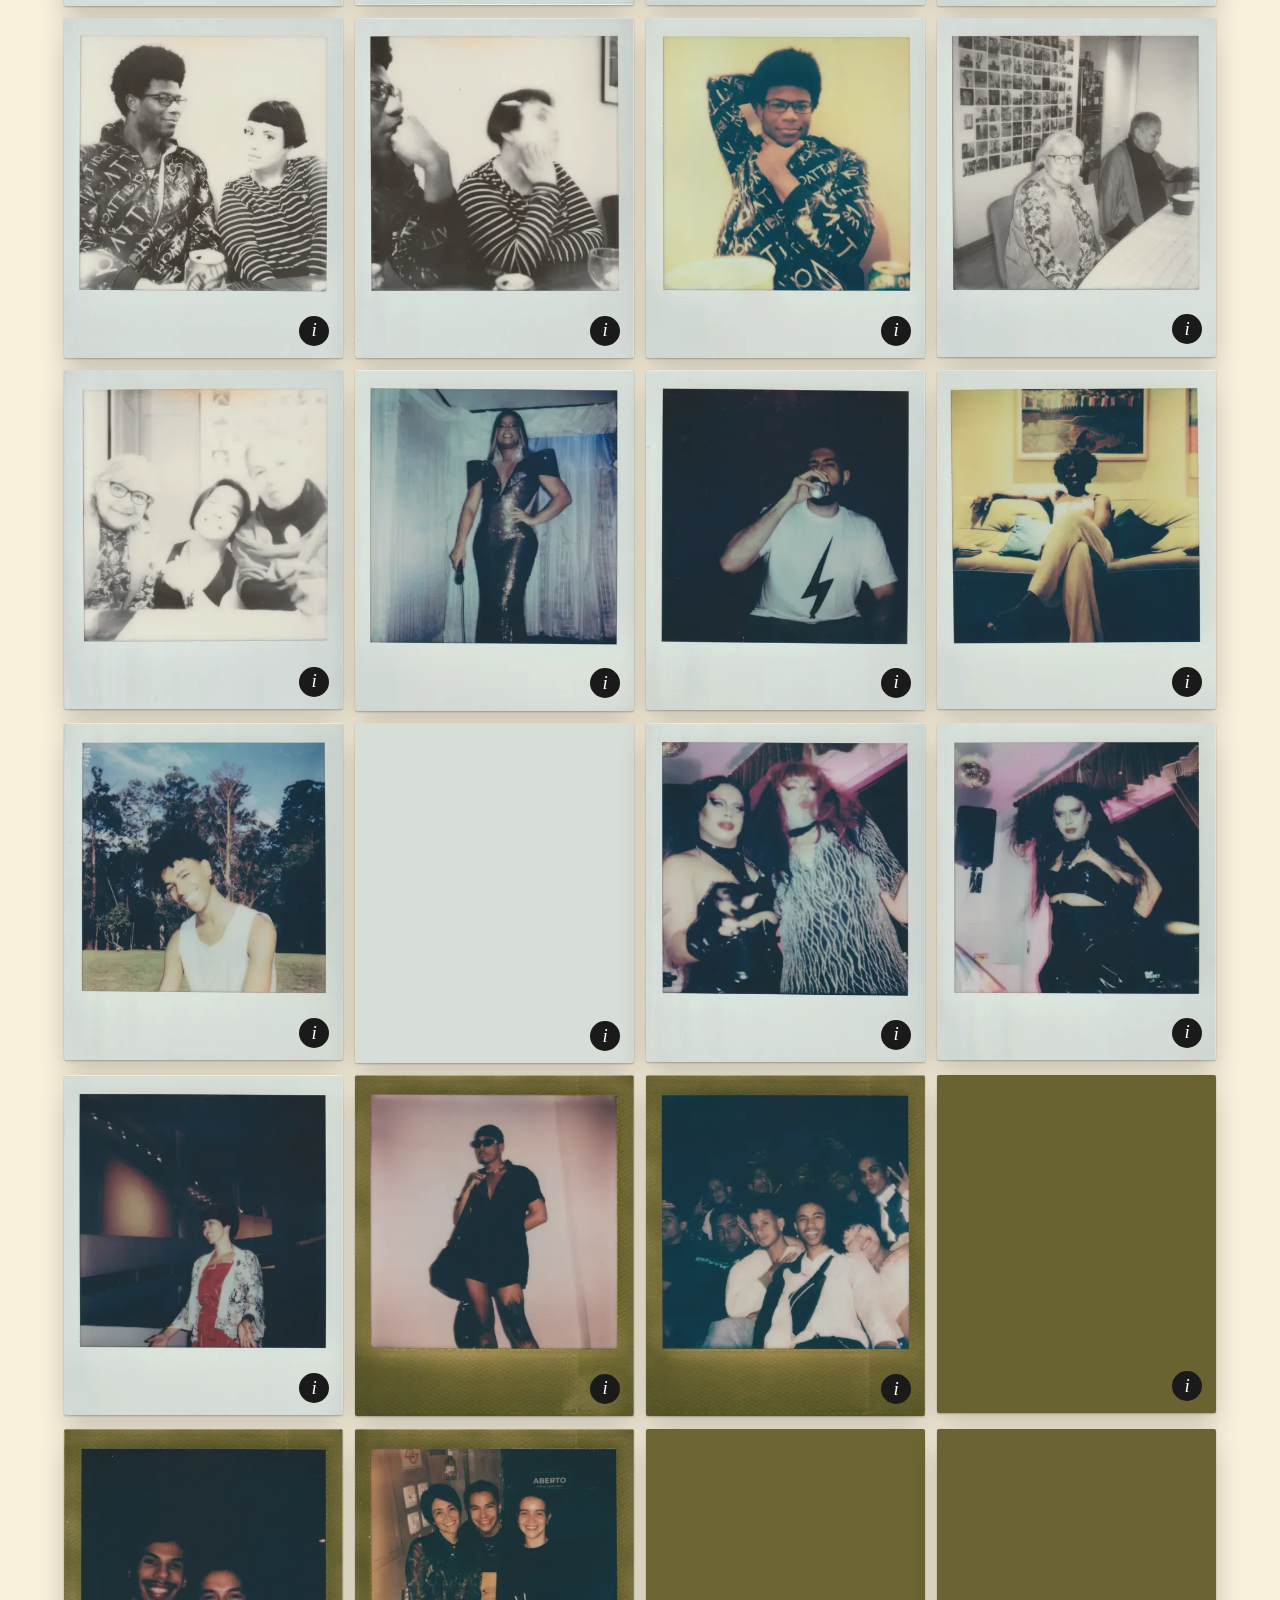
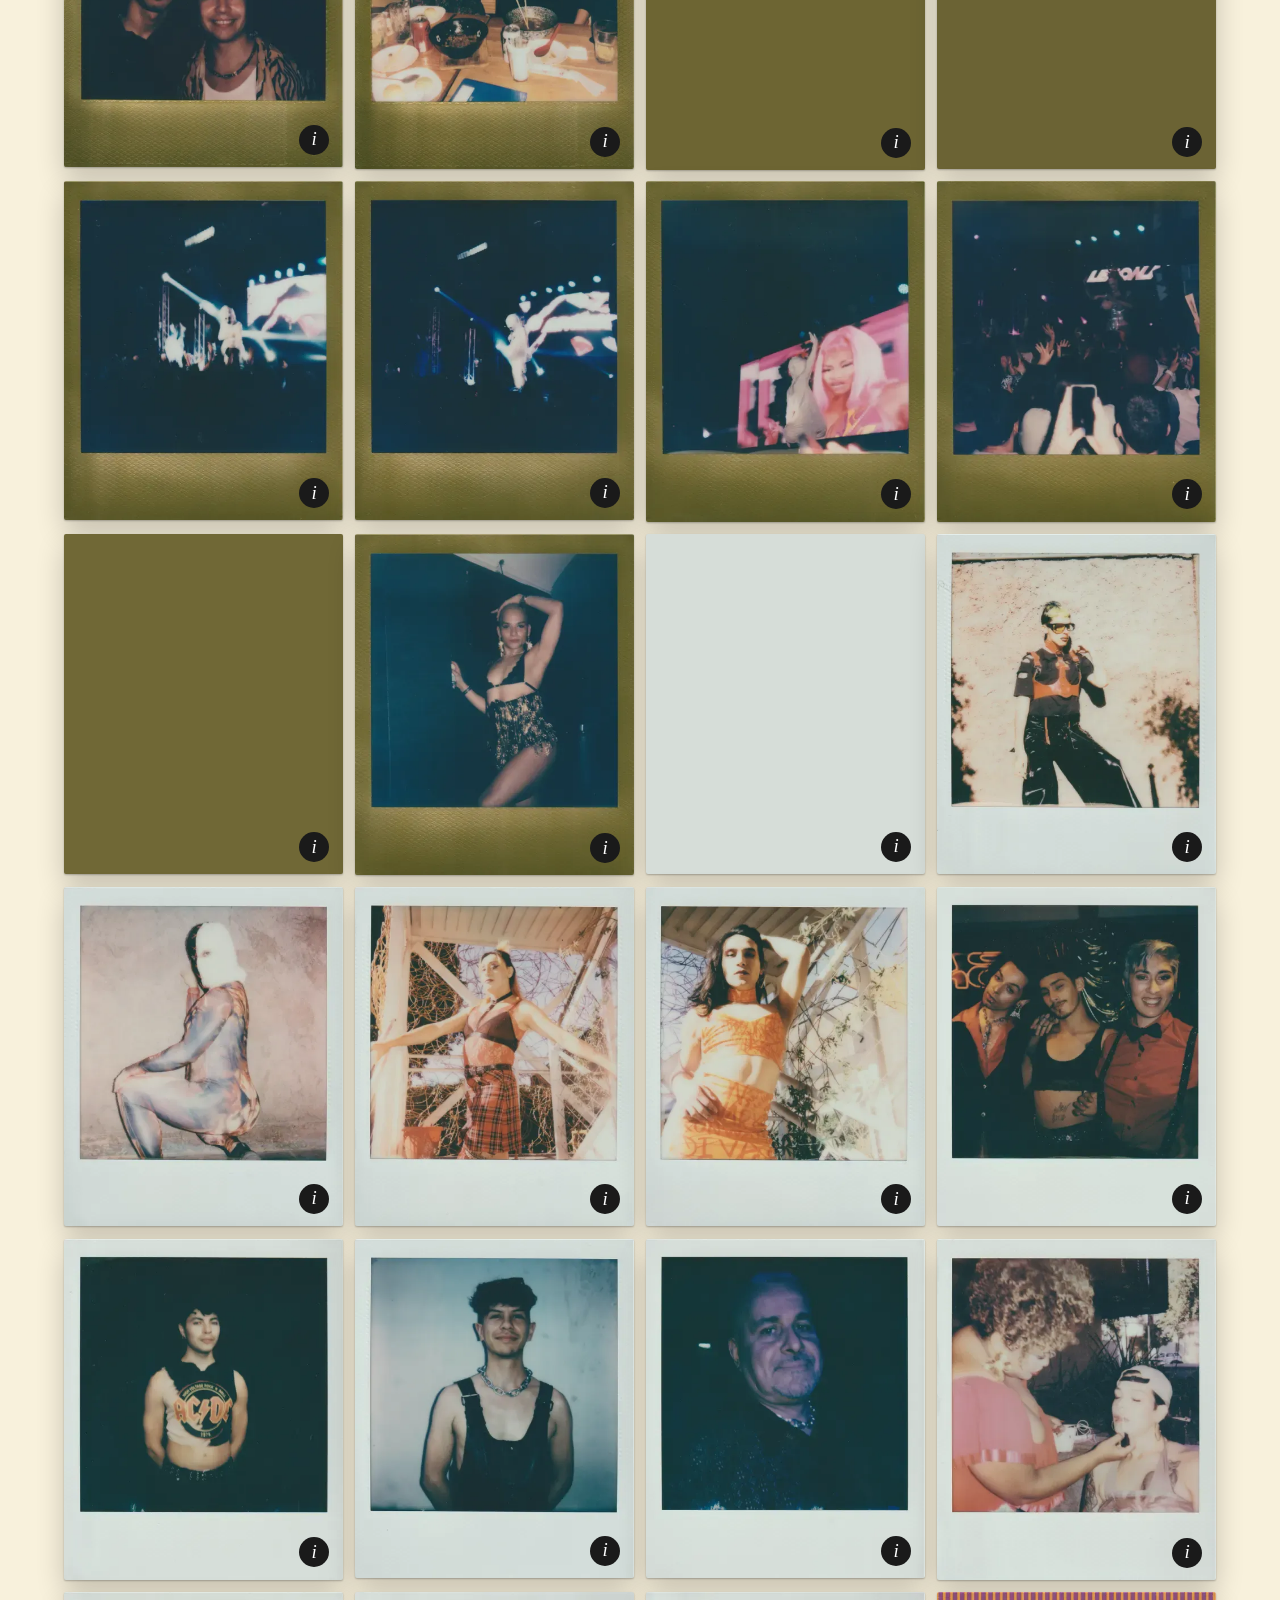
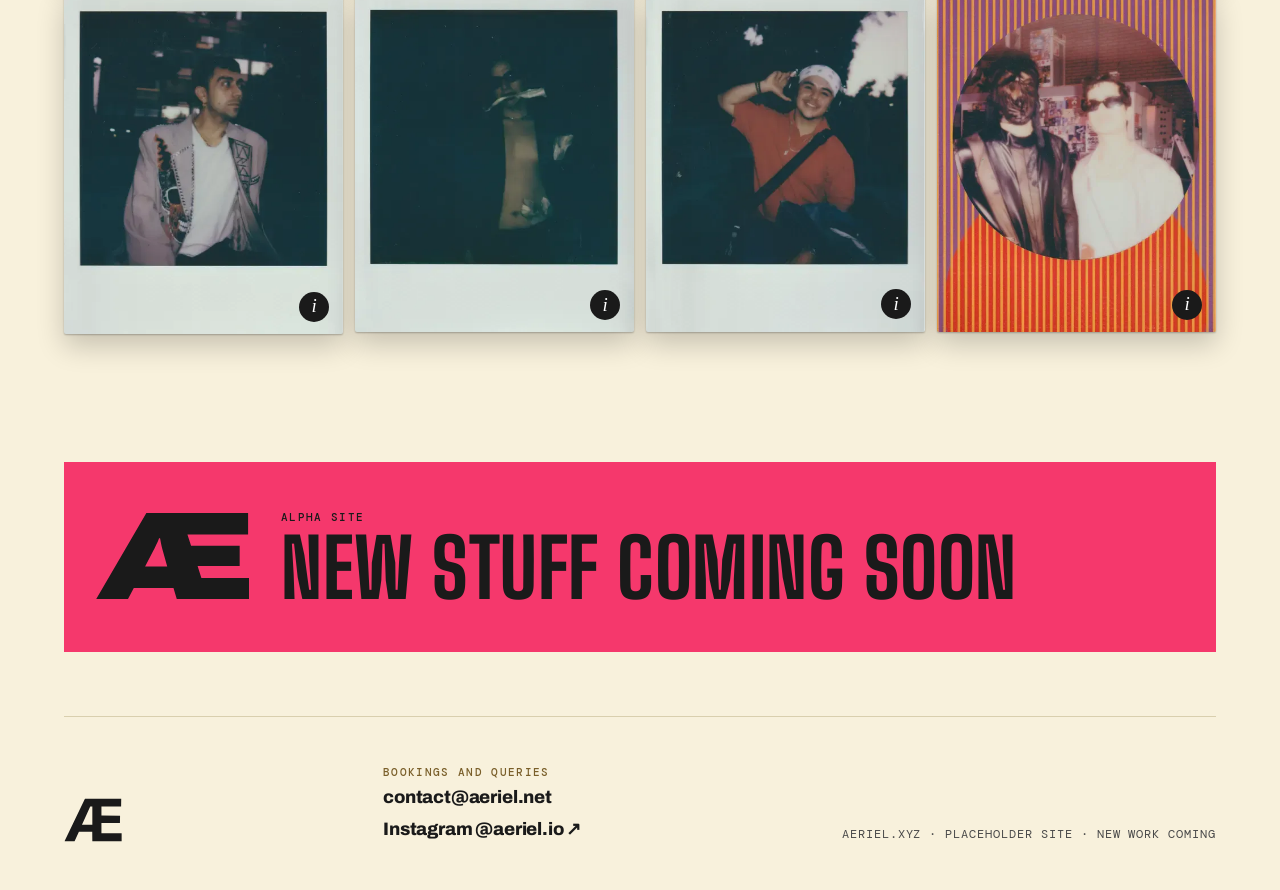
==== commit 04f34fa1: "Stop browsers from keeping an old copy of the page script Version the archive.js URL and revalidate " ====
--- a/index.html
+++ b/index.html
@@ -473,6 +473,6 @@
 
 })();
 </script>
-<script src="js/archive.js" defer></script>
+<script src="js/archive.js?v=fd2655f9ee" defer></script>
 </body>
 </html>
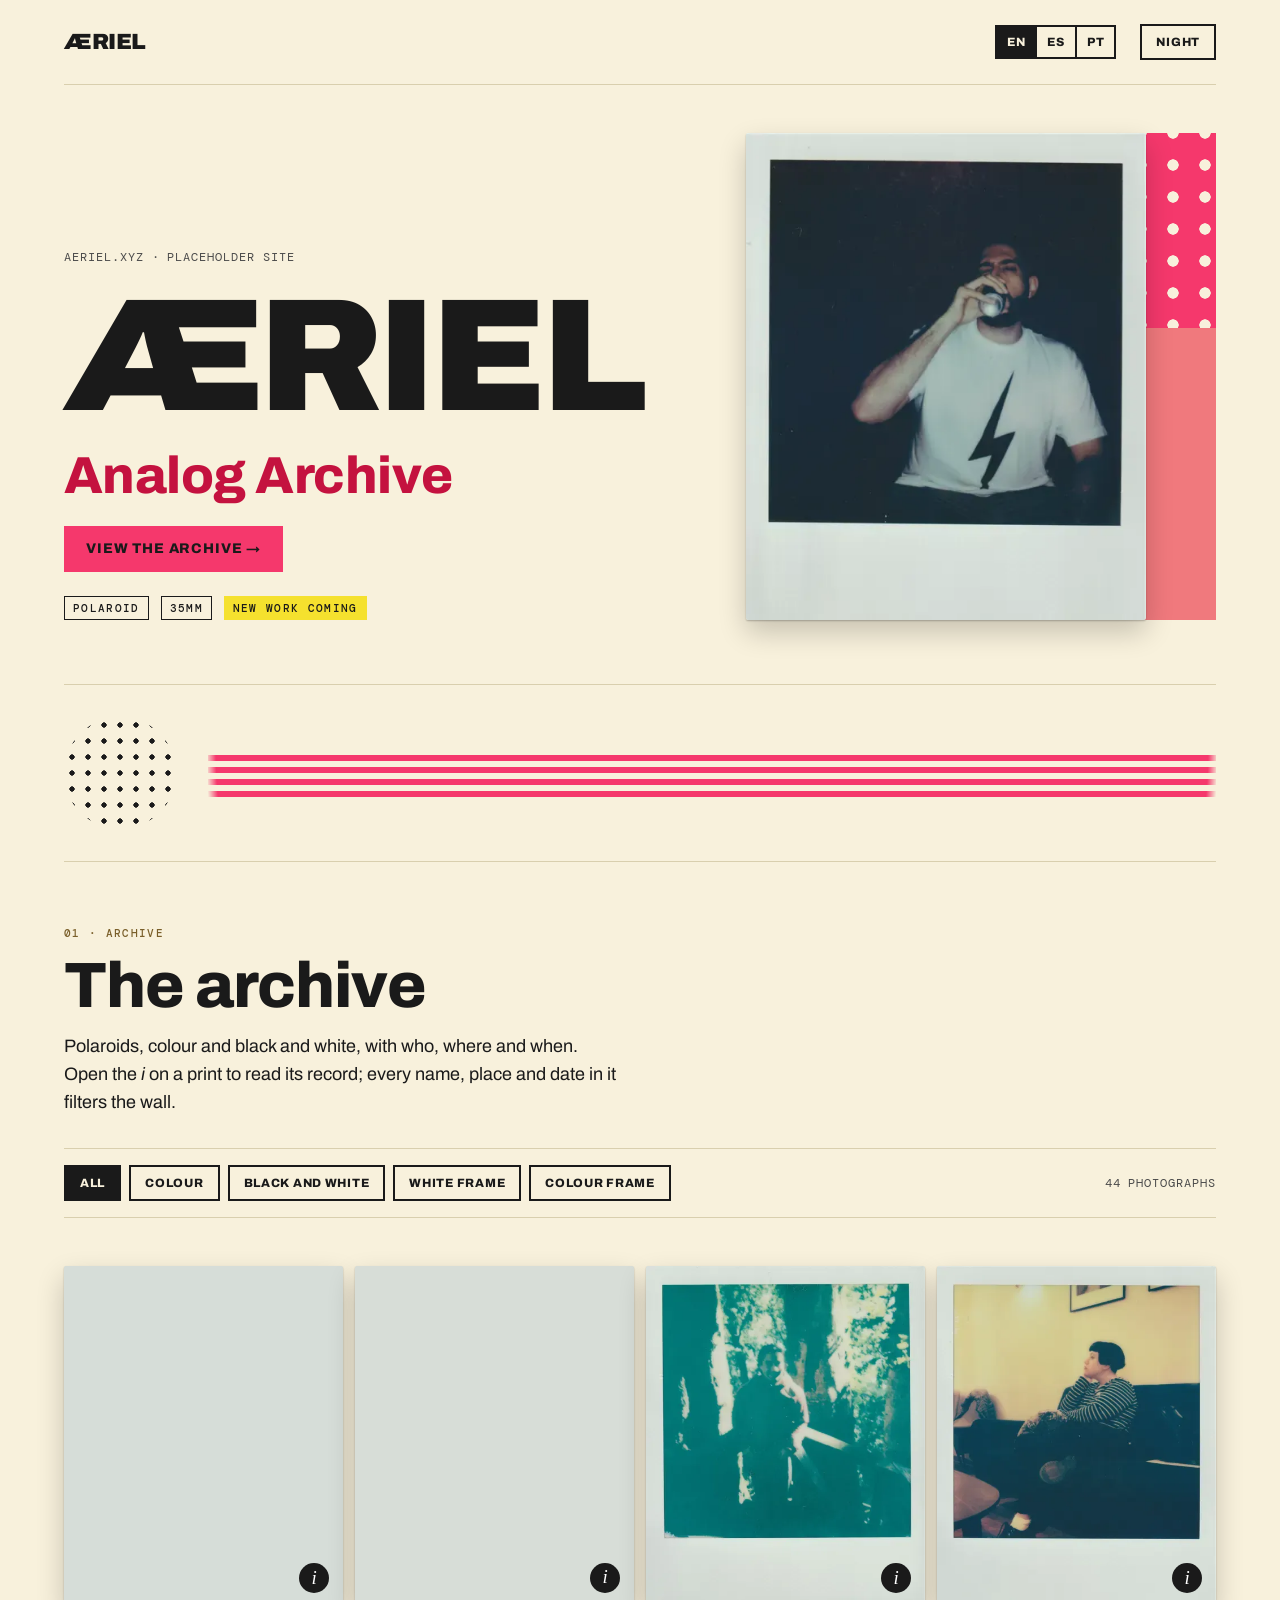
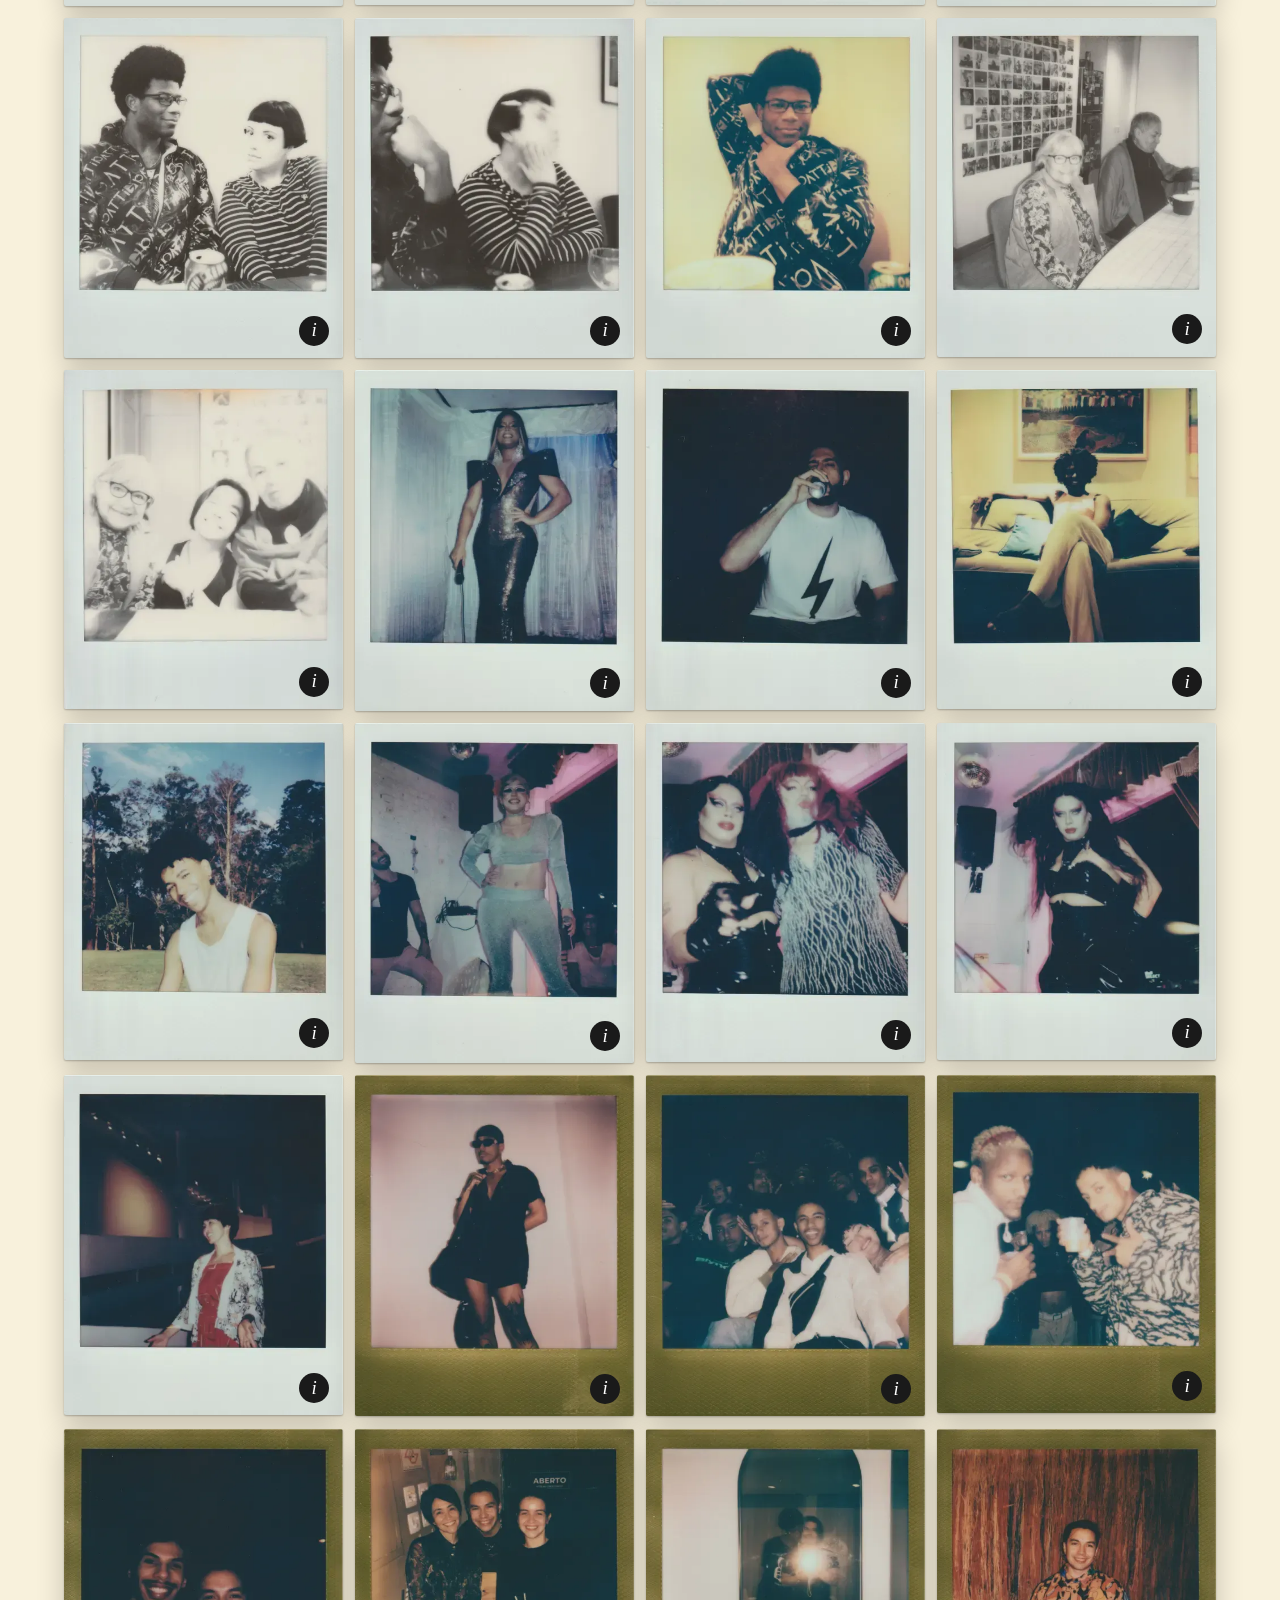
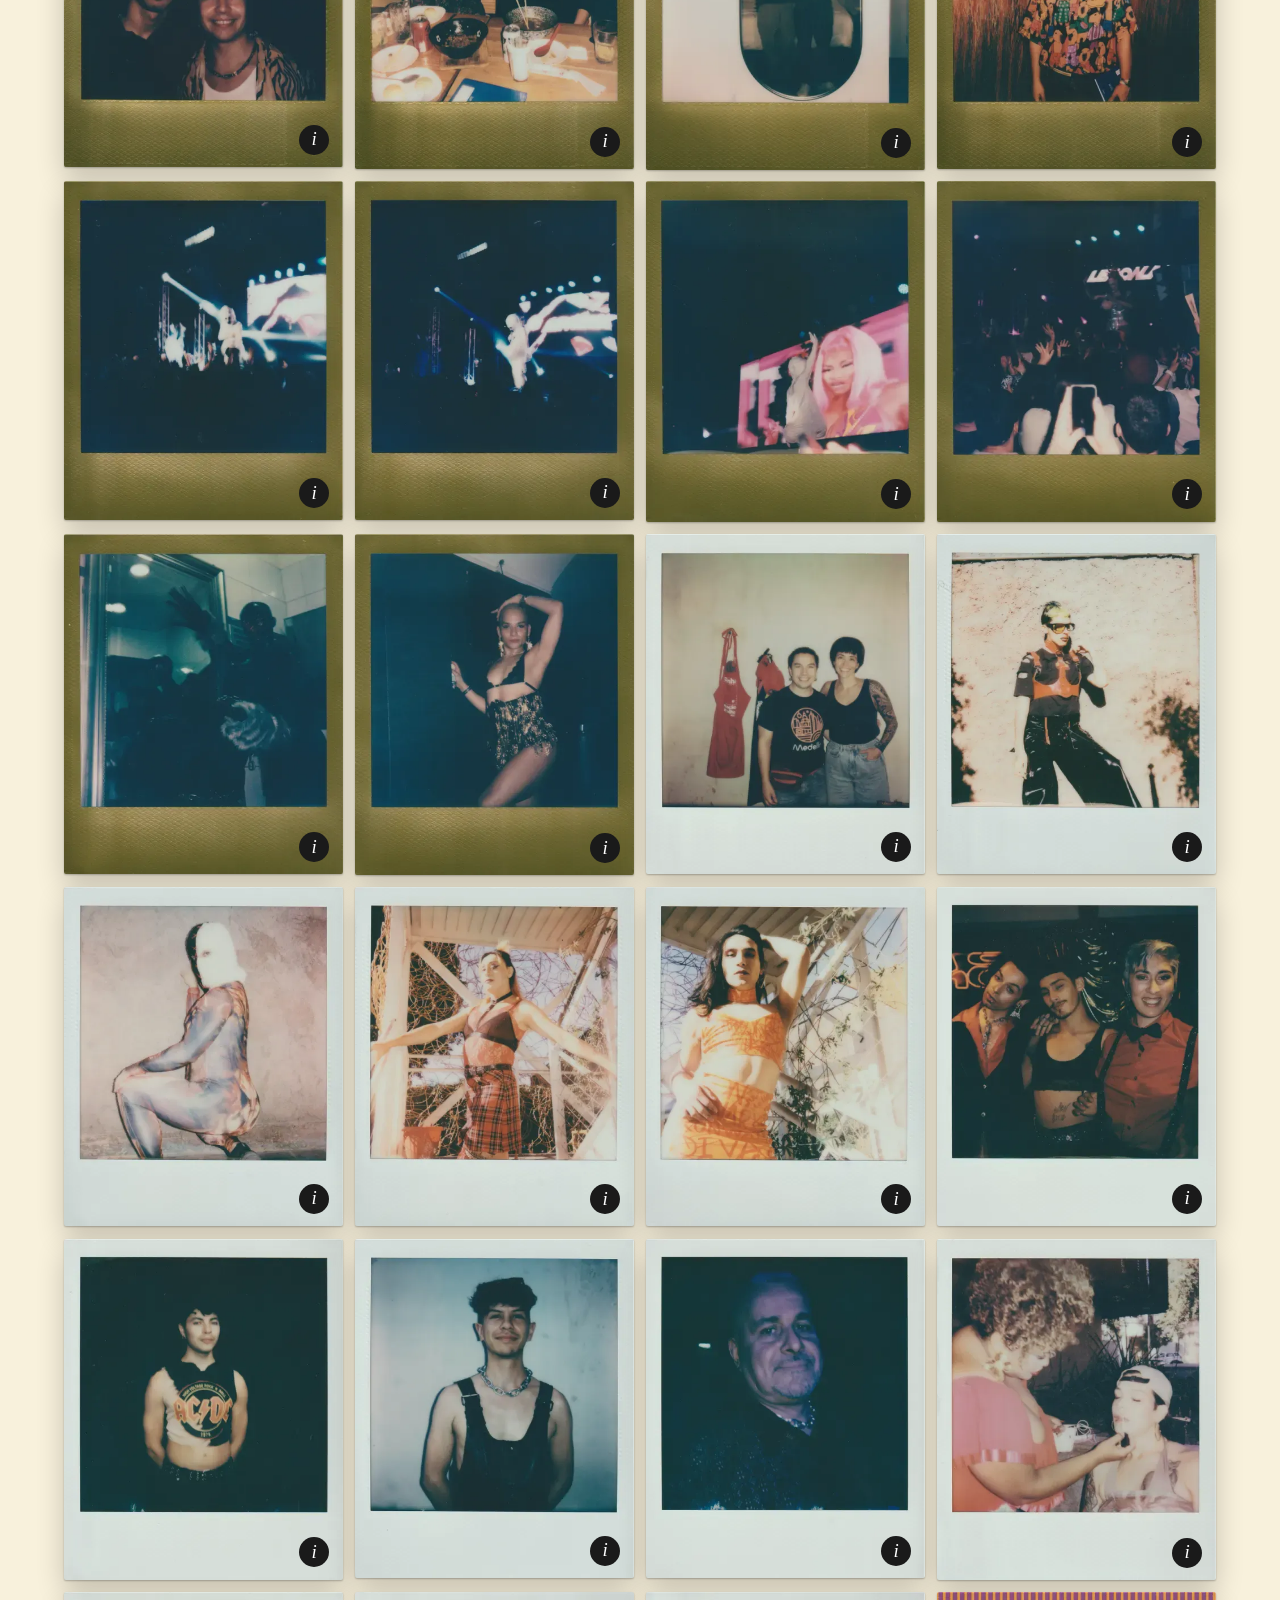
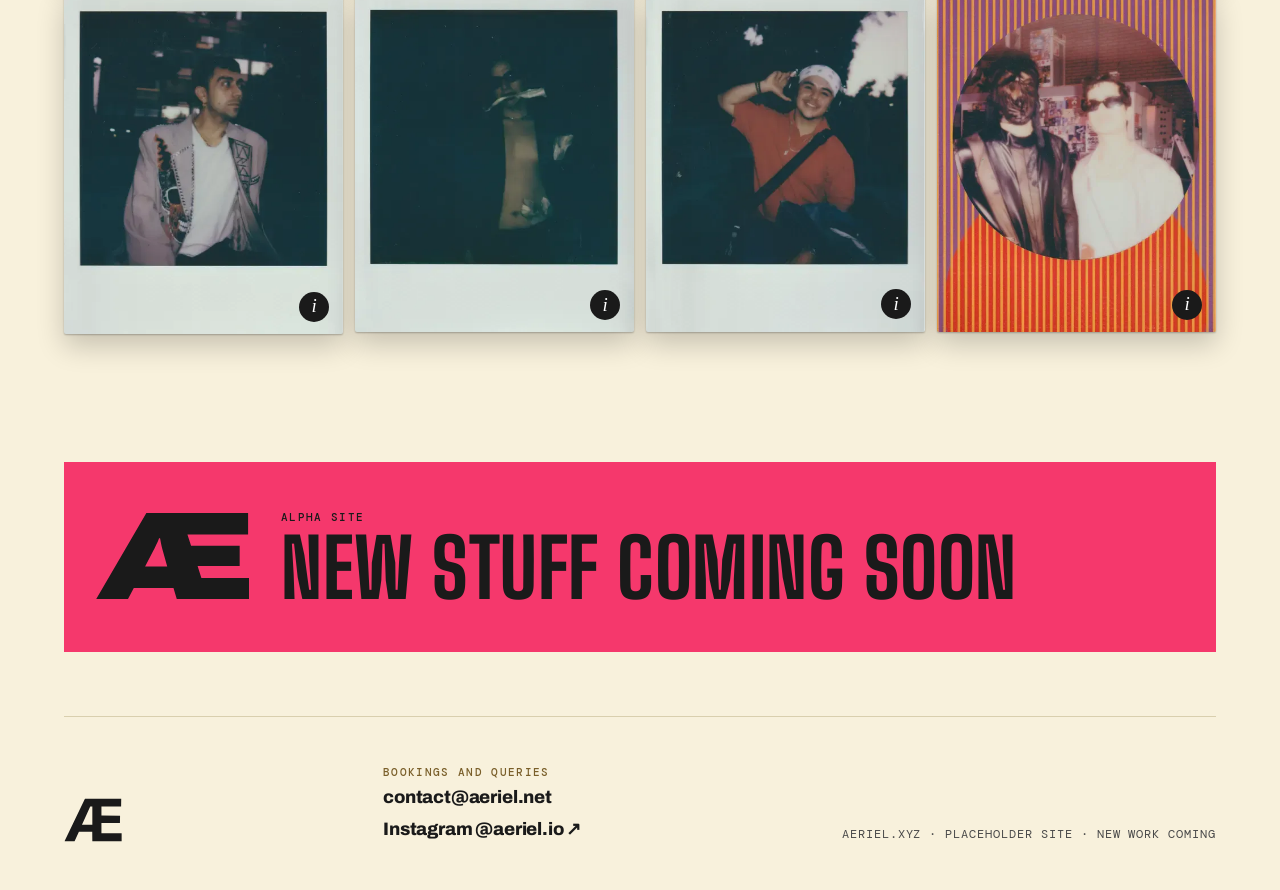
==== commit fe634313: "Show everything public about people, houses, events, spaces and photos - People: every social profil" ====
--- a/index.html
+++ b/index.html
@@ -270,6 +270,7 @@
 .ar-more{all:unset;cursor:pointer;font:800 12px/1 var(--font-sans);letter-spacing:.06em;text-transform:uppercase;border-bottom:2px solid var(--ink);padding-bottom:2px;color:var(--ink)}
 .ar-more:hover{border-color:var(--pink)}
 .ar-ext{font-size:16px}
+.ar-links{display:flex;flex-direction:column;gap:var(--space-2);margin:var(--space-2) 0}
 .ar-empty{font:800 clamp(20px,2.4vw,28px)/1.1 var(--font-sans);margin:var(--space-8) 0}
 .ar-status{grid-column:1/-1}
 dialog .pic .ar-full{display:block;max-height:calc(100dvh - 200px);width:auto;max-width:100%;height:auto;border-radius:var(--radius-sm);box-shadow:var(--shadow-print)}
@@ -473,6 +474,6 @@
 
 })();
 </script>
-<script src="js/archive.js?v=fd2655f9ee" defer></script>
+<script src="js/archive.js?v=a541bb425e" defer></script>
 </body>
 </html>
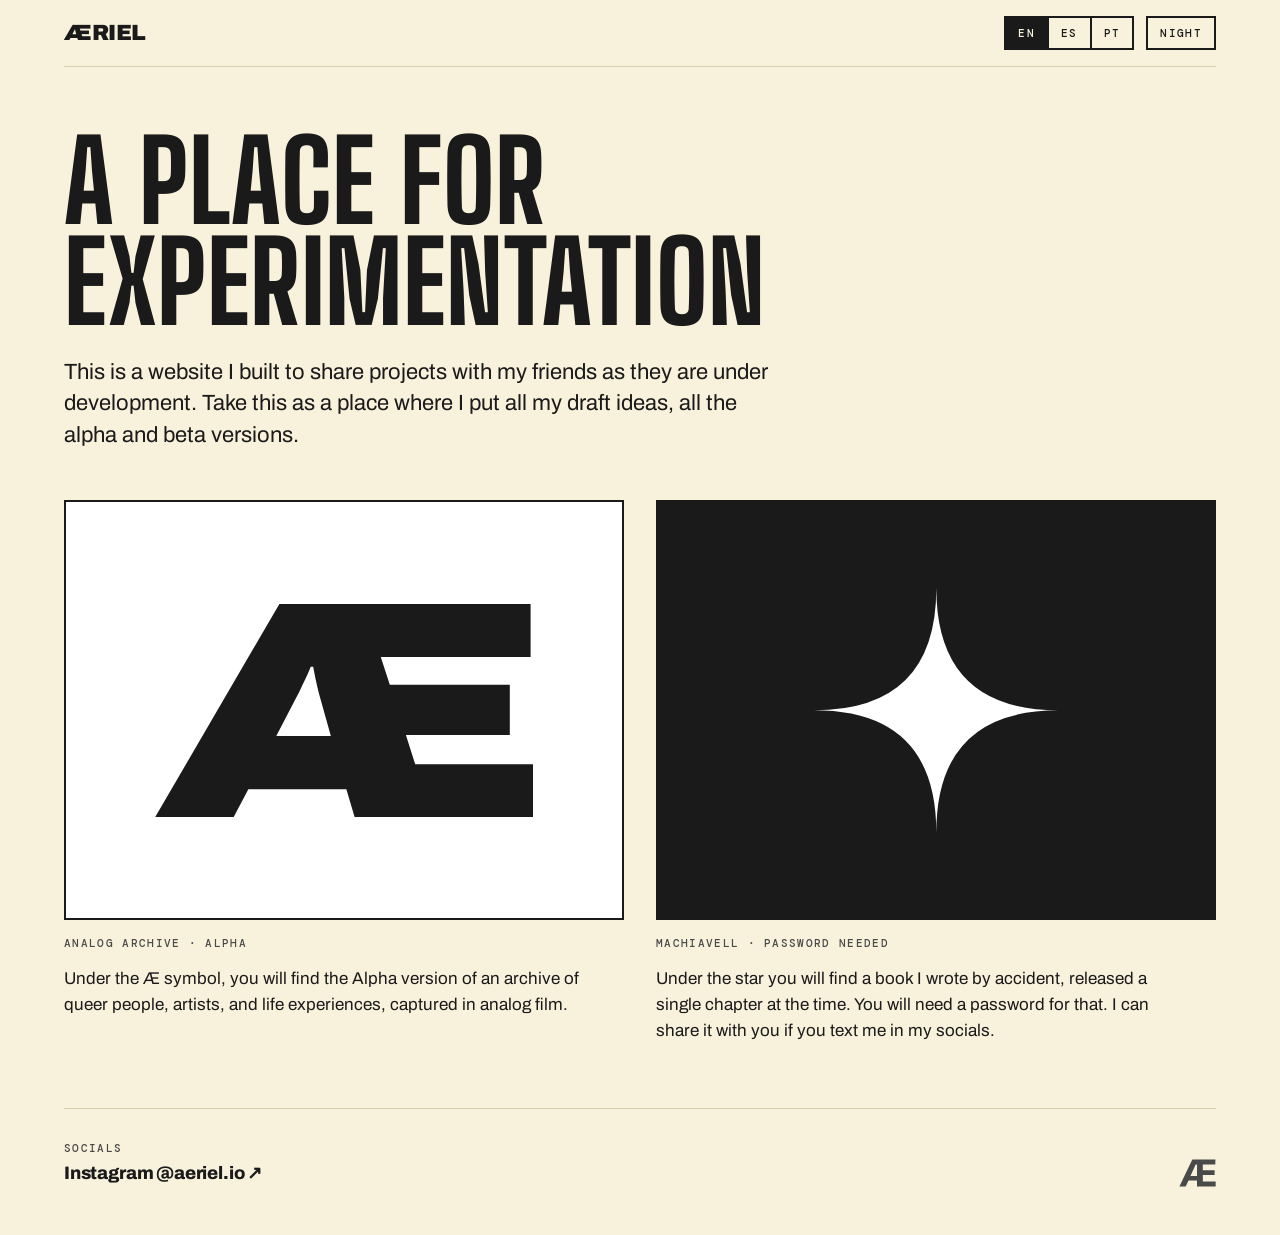
==== commit a6c8a2a6: "Menu landing page; the analog archive moves to /archive/ - New trilingual landing (en/es/pt) in the " ====
--- a/index.html
+++ b/index.html
@@ -3,10 +3,10 @@
 <head>
 <meta charset="utf-8">
 <meta name="viewport" content="width=device-width,initial-scale=1,viewport-fit=cover">
-<title>ÆRIEL · Analog Archive</title>
-<meta name="description" content="ÆRIEL. Analog archive: Polaroid and 35mm.">
-<meta property="og:title" content="ÆRIEL · Analog Archive">
-<meta property="og:description" content="Polaroid and 35mm.">
+<title>ÆRIEL · A place for experimentation</title>
+<meta name="description" content="Projects by ÆRIEL while they are under development: an analog archive of queer life and a book released one chapter at a time.">
+<meta property="og:title" content="ÆRIEL · A place for experimentation">
+<meta property="og:description" content="Projects by ÆRIEL while they are under development.">
 <meta property="og:url" content="https://aeriel.xyz/">
 <meta property="og:type" content="website">
 <meta property="og:image" content="https://aeriel.xyz/og-ae.png">
@@ -21,459 +21,124 @@
 <meta property="og:locale:alternate" content="pt_BR">
 <meta name="theme-color" content="#1a1a1a">
 <link rel="icon" href="data:image/svg+xml,%3Csvg xmlns="http://www.w3.org/2000/svg" viewBox="0 0 1200 1200"%3E%3Crect width="1200" height="1200" fill="%231a1a1a"/%3E%3Cpath fill="%23ffffff" transform="translate%28163.3 850.6%29 scale%280.7285%2C-0.7285%29" d="M-10 0 391 688H1201V517H718L747 428H1134V266H799L829 171H1209V0H634L607 91H291L243 0ZM381 262H557L522 387Q519 397 516.0 409.5Q513 422 510.0 435.5Q507 449 504.5 462.5Q502 476 500 486H492Q489 478 484.0 466.0Q479 454 472.5 441.0Q466 428 459.5 414.0Q453 400 446 387Z"/%3E%3C/svg%3E">
-<script>
-/* Pick the language before first paint: saved choice, then browser language, then English. */
-(function(){var l='en';try{var s=localStorage.getItem('preferred-lang');if(['en','es','pt'].indexOf(s)>-1)l=s;else throw 0}catch(e){var ls=navigator.languages||[navigator.language||''];for(var i=0;i<ls.length;i++){var c=(ls[i]||'').slice(0,2).toLowerCase();if(c==='es'||c==='pt'||c==='en'){l=c;break}}}document.documentElement.lang=l})();
-</script>
+<script src="/js/landing.js?v=e83a602bd6"></script>
 <link rel="preconnect" href="https://fonts.googleapis.com">
 <link rel="preconnect" href="https://fonts.gstatic.com" crossorigin>
 <link rel="stylesheet" href="https://fonts.googleapis.com/css2?family=Archivo:wdth,wght@62..125,100..900&family=Big+Shoulders+Display:wght@800&family=DM+Mono:wght@400;500&display=swap">
 <style>
-/* ÆRIEL design system. Night is the default ground, Paper the alternate. Every value below is a system token. */
+/* ÆRIEL IO design system tokens. Night is the default ground, Paper the alternate. */
 :root{
 --surface-100:#1a1a1a;--surface-200:#262626;--surface-300:#333333;--line:#767676;--line-subtle:#3a3a3a;--ink:#ffffff;--ink-muted:#b8b8b8;
---pink:#f5386c;--on-pink:#1a1a1a;--pink-text:#ff5c88;--bubblegum:#ee9bb4;--on-bubblegum:#1a1a1a;--coral:#f0797d;--on-coral:#1a1a1a;
---acid:#f5e12e;--on-acid:#1a1a1a;--gold:#c2a170;--on-gold:#1a1a1a;--gold-text:#c2a170;--gold-frame:#6b6527;--on-gold-frame:#ffffff;
---polaroid:#e4ebe5;--on-polaroid:#1a1a1a;--cream:#f8f1dc;--on-cream:#1a1a1a;--night:#0c3247;--on-night:#ffffff;--blood:#c8202f;--on-blood:#ffffff;
---film-border:#0b0b0b;--focus:#f5e12e;--mark:var(--pink);
+--pink:#f5386c;--on-pink:#1a1a1a;--pink-text:#ff5c88;--acid:#f5e12e;--on-acid:#1a1a1a;--cream:#f8f1dc;--on-cream:#1a1a1a;--film-border:#0b0b0b;
+--focus:#f5e12e;
 --font-sans:"Archivo","Helvetica Neue",Arial,sans-serif;--font-condensed:"Big Shoulders Display","Archivo Narrow",Impact,sans-serif;--font-mono:"DM Mono",ui-monospace,Menlo,monospace;
 --space-1:4px;--space-2:8px;--space-3:12px;--space-4:16px;--space-6:24px;--space-8:32px;--space-12:48px;--space-16:64px;
---radius-none:0;--radius-sm:2px;--radius-film:10px;--radius-pill:999px;
---shadow-print:0 1px 2px rgba(0,0,0,.35),0 14px 32px rgba(0,0,0,.4);color-scheme:dark}
-@media (prefers-color-scheme:light){:root:not([data-theme="dark"]){--surface-100:#f8f1dc;--surface-200:#ffffff;--surface-300:#ece3c6;--line:#1a1a1a;--line-subtle:#d9cfae;--ink:#1a1a1a;--ink-muted:#4a4a4a;--pink-text:#c4123f;--gold-text:#7a5f2a;--focus:#1a1a1a;--mark:#1a1a1a;--shadow-print:0 1px 2px rgba(0,0,0,.25),0 12px 28px rgba(0,0,0,.2);color-scheme:light}}
-:root[data-theme="light"]{--surface-100:#f8f1dc;--surface-200:#ffffff;--surface-300:#ece3c6;--line:#1a1a1a;--line-subtle:#d9cfae;--ink:#1a1a1a;--ink-muted:#4a4a4a;--pink-text:#c4123f;--gold-text:#7a5f2a;--focus:#1a1a1a;--mark:#1a1a1a;--shadow-print:0 1px 2px rgba(0,0,0,.25),0 12px 28px rgba(0,0,0,.2);color-scheme:light}
+--radius-none:0;
+/* the two doors: in Night the Æ sits on dark and the star on light; Paper swaps them */
+--door-ae:var(--film-border);--on-door-ae:#ffffff;--door-star:var(--cream);--on-door-star:var(--on-cream);--door-line:var(--line-subtle);
+color-scheme:dark}
+@media (prefers-color-scheme:light){:root:not([data-theme="dark"]){--surface-100:#f8f1dc;--surface-200:#ffffff;--surface-300:#ece3c6;--line:#1a1a1a;--line-subtle:#d9cfae;--ink:#1a1a1a;--ink-muted:#4a4a4a;--pink-text:#c4123f;--focus:#1a1a1a;
+--door-ae:#ffffff;--on-door-ae:#1a1a1a;--door-star:#1a1a1a;--on-door-star:#ffffff;--door-line:#1a1a1a;color-scheme:light}}
+:root[data-theme="light"]{--surface-100:#f8f1dc;--surface-200:#ffffff;--surface-300:#ece3c6;--line:#1a1a1a;--line-subtle:#d9cfae;--ink:#1a1a1a;--ink-muted:#4a4a4a;--pink-text:#c4123f;--focus:#1a1a1a;
+--door-ae:#ffffff;--on-door-ae:#1a1a1a;--door-star:#1a1a1a;--on-door-star:#ffffff;--door-line:#1a1a1a;color-scheme:light}
 *{box-sizing:border-box}
-html{scroll-behavior:smooth}
-@media (prefers-reduced-motion:reduce){html{scroll-behavior:auto}}
 body{margin:0;background:var(--surface-100);color:var(--ink);font:400 16px/24px var(--font-sans);padding-left:max(var(--space-4),env(safe-area-inset-left,0px));padding-right:max(var(--space-4),env(safe-area-inset-right,0px))}
 @media (min-width:1100px){body{padding-inline:var(--space-16)}}
-img{max-width:100%}
 a{color:var(--pink-text)}
 :focus-visible{outline:3px solid var(--focus);outline-offset:3px}
 .wrap{max-width:1320px;margin:0 auto}
-section{padding-block:var(--space-16);scroll-margin-top:var(--space-8)}
-.sr{position:absolute;width:1px;height:1px;overflow:hidden;clip:rect(0 0 0 0);white-space:nowrap}
-.mark{display:block;fill:currentColor}
+.label{font:500 11px/14px var(--font-mono);letter-spacing:.12em;text-transform:uppercase;margin:0}
+.ae-wide{font-stretch:125%;font-variation-settings:"wdth" 125}
+html[lang="en"] body [lang]:not([lang="en"]),html[lang="es"] body [lang]:not([lang="es"]),html[lang="pt"] body [lang]:not([lang="pt"]){display:none!important}
 
-/* type */
-.display-xl{font:900 clamp(64px,12.5vw,184px)/.86 var(--font-sans);letter-spacing:-.035em;margin:0}
-.display-l{font:800 clamp(40px,7vw,64px)/.94 var(--font-sans);letter-spacing:-1px;margin:0;text-wrap:balance}
-.display-m{font:800 clamp(28px,4vw,40px)/1 var(--font-sans);letter-spacing:-.5px;margin:0}
-.poster{font:800 clamp(56px,11vw,120px)/.9 var(--font-condensed);letter-spacing:.5px;text-transform:uppercase;margin:0}
-.poster-s{font:800 clamp(28px,4vw,36px)/1 var(--font-condensed);letter-spacing:1px;text-transform:uppercase;margin:0}
-.body-l{font:400 18px/28px var(--font-sans);max-width:56ch;margin:0}
-.label{font:500 11px/14px var(--font-mono);letter-spacing:.12em;text-transform:uppercase;margin:0}
-.gold-text{color:var(--gold-text)}.pink-text{color:var(--pink-text)}
+/* bar */
+nav{display:flex;justify-content:space-between;align-items:center;gap:var(--space-4);padding-block:var(--space-4);border-bottom:1px solid var(--line-subtle)}
+.home{font:900 22px/1 var(--font-sans);letter-spacing:-.02em;color:var(--ink);text-decoration:none}
+.navr{display:flex;gap:var(--space-3);align-items:center}
+.langs{display:flex}
+.langs button,#theme{font:500 11px/14px var(--font-mono);letter-spacing:.12em;text-transform:uppercase;padding:var(--space-2) var(--space-3);border:2px solid var(--ink);background:transparent;color:var(--ink);border-radius:var(--radius-none);cursor:pointer;transition:background-color 120ms linear,color 120ms linear}
+.langs button+button{border-left:0}
+.langs button[aria-pressed="true"]{background:var(--ink);color:var(--surface-100)}
+.langs button:hover,#theme:hover{background:var(--surface-300)}
+.langs button[aria-pressed="true"]:hover{background:var(--ink)}
 
-/* components */
-.ae-btn{display:inline-flex;align-items:center;gap:var(--space-2);font:800 14px/1 var(--font-sans);letter-spacing:.06em;text-transform:uppercase;padding:14px 20px;border:2px solid var(--ink);border-radius:var(--radius-none);background:transparent;color:var(--ink);cursor:pointer;text-decoration:none;transition:background-color 120ms linear,border-color 120ms linear,color 120ms linear}
-.ae-btn:hover{background:var(--surface-300)}
-.ae-btn--primary{background:var(--pink);border-color:var(--pink);color:var(--on-pink)}
-.ae-btn--primary:hover{background:var(--acid);border-color:var(--acid);color:var(--on-acid)}
-.ae-btn--sm{padding:10px 14px;font-size:12px}
-.ae-tag{display:inline-block;font:500 11px/14px var(--font-mono);letter-spacing:.12em;text-transform:uppercase;padding:var(--space-1) var(--space-2);border:1px solid var(--line);color:var(--ink);border-radius:var(--radius-none)}
-.ae-tag--pink{background:var(--pink);border-color:var(--pink);color:var(--on-pink)}
-.ae-tag--acid{background:var(--acid);border-color:var(--acid);color:var(--on-acid)}
-.ae-cap{font:400 12px/16px var(--font-mono);letter-spacing:.08em;text-transform:uppercase;color:var(--ink-muted);margin:0}
-.ae-print{display:block;background:var(--polaroid);padding:var(--space-3) var(--space-3) var(--space-12);border-radius:var(--radius-sm);box-shadow:var(--shadow-print);color:var(--on-polaroid);margin:0;position:relative}
-.ae-print--gold{background:var(--gold-frame);color:var(--on-gold-frame)}
-.ae-print img{display:block;width:100%;height:auto;aspect-ratio:1/1;object-fit:cover;border-radius:var(--radius-none)}
-.ae-print .ae-cap{color:inherit;position:absolute;left:var(--space-3);right:var(--space-3);bottom:var(--space-4)}
-.ae-film{display:block;background:var(--film-border);padding:var(--space-3);border-radius:var(--radius-film);margin:0}
-.ae-film img{display:block;width:100%;height:auto}
-.ae-film .ae-cap{color:#b8b8b8;margin-top:var(--space-2)}
-.ae-halftone{background-image:radial-gradient(circle,var(--ink) 0 22%,transparent 24%);background-size:var(--space-4) var(--space-4)}
-.ae-waves{height:var(--space-12);background:repeating-linear-gradient(0deg,var(--ink) 0 6px,transparent 6px 12px);-webkit-mask-image:radial-gradient(circle at 50% 0,#000 98%,transparent 100%);mask-image:radial-gradient(circle at 50% 0,#000 98%,transparent 100%)}
+/* intro */
+header{padding-block:var(--space-16) var(--space-12)}
+.poster{font:800 clamp(48px,9vw,112px)/.9 var(--font-condensed);letter-spacing:.5px;text-transform:uppercase;margin:0 0 var(--space-6);text-wrap:balance}
+.lede{font:400 clamp(18px,2vw,22px)/1.45 var(--font-sans);max-width:56ch;margin:0}
 
-/* nav */
-nav{display:flex;align-items:center;justify-content:space-between;gap:var(--space-4);flex-wrap:wrap;padding-block:var(--space-6);border-bottom:1px solid var(--line-subtle)}
-nav .home{color:var(--ink);display:inline-block;text-decoration:none}
-nav .home .mark{height:32px;width:auto}
-nav ul{display:flex;gap:var(--space-6);list-style:none;margin:0;padding:0}
-nav a.l{color:var(--ink);text-decoration:none;font:800 13px/1 var(--font-sans);letter-spacing:.08em;text-transform:uppercase;padding:var(--space-2) 0;border-bottom:2px solid transparent;transition:border-color 120ms linear}
-nav a.l:hover{border-color:var(--pink)}
-.navr{display:flex;align-items:center;gap:var(--space-6)}
+/* the two doors */
+.doors{display:grid;grid-template-columns:1fr 1fr;gap:var(--space-8);padding-bottom:var(--space-16)}
+@media (max-width:760px){.doors{grid-template-columns:1fr;gap:var(--space-12)}}
+.door{display:flex;flex-direction:column;gap:var(--space-4);min-width:0}
+.door a{display:grid;place-items:center;aspect-ratio:4/3;text-decoration:none;border:2px solid var(--door-line);border-radius:var(--radius-none);transition:background-color 120ms linear,color 120ms linear,border-color 120ms linear}
+.door--ae a{background:var(--door-ae);color:var(--on-door-ae)}
+.door--star a{background:var(--door-star);color:var(--on-door-star)}
+.door--ae a:hover{background:var(--pink);color:var(--on-pink);border-color:var(--pink)}
+.door--star a:hover{background:var(--acid);color:var(--on-acid);border-color:var(--acid)}
+.door svg{display:block;fill:currentColor}
+.door--ae svg{width:68%;height:auto}
+.door--star svg{width:44%;height:auto}
+.door .label{color:var(--ink-muted)}
+.door p:not(.label){margin:0;font:400 17px/26px var(--font-sans);max-width:52ch}
 
-/* cover */
-.cover{display:grid;grid-template-columns:1.35fr 1fr;gap:var(--space-12);align-items:stretch;padding-block:var(--space-12) var(--space-16)}
-.cover .txt{display:flex;flex-direction:column;gap:var(--space-6);justify-content:flex-end;min-width:0}
-.cover .sub{font:800 clamp(28px,4.4vw,52px)/1 var(--font-sans);letter-spacing:-.01em;color:var(--pink-text);margin:0}
-.row{display:flex;gap:var(--space-3);flex-wrap:wrap;align-items:center}
-.blocks{position:relative;min-height:460px;display:grid;grid-template-columns:repeat(4,1fr);grid-template-rows:repeat(5,1fr)}
-.blocks .lift{grid-column:1/4;grid-row:1/6;align-self:center;z-index:1;margin-right:calc(var(--space-12) * -1)}
-.blocks .slab{grid-column:3/5;grid-row:1/3;background:var(--pink);position:relative;overflow:hidden}
-.blocks .slab::after{content:"";position:absolute;inset:0;background-image:radial-gradient(circle,var(--surface-100) 0 24%,transparent 26%);background-size:var(--space-8) var(--space-8);background-position:var(--space-4) var(--space-4)}
-.blocks .c{grid-column:4;grid-row:3/6;background:var(--coral)}
-.blocks .y{grid-column:3;grid-row:4/6;background:var(--acid)}
-.blocks .b{grid-column:3;grid-row:3;background:var(--bubblegum)}
-.blocks .lift .ae-print{max-width:420px}
-/* cover print: a whole archive scan (frame included), rotated through the archive by js/archive.js */
-.blocks .lift .ae-print--scan{padding:0;background:transparent;aspect-ratio:1643/2000;width:100%;opacity:0;transition:opacity .6s ease}
-.blocks .lift .ae-print--scan.ready{opacity:1}
-.ae-print--scan img{position:absolute;inset:0;width:100%;height:100%;aspect-ratio:auto;object-fit:contain;border-radius:var(--radius-sm);opacity:0;transition:opacity 1.2s ease}
-.ae-print--scan img.on{opacity:1}
-@media (prefers-reduced-motion:reduce){.blocks .lift .ae-print--scan,.ae-print--scan img{transition:none}}
-
-.rule{display:grid;grid-template-columns:auto 1fr;gap:var(--space-8);align-items:center;padding-block:var(--space-8);border-block:1px solid var(--line-subtle)}
-.rule .ae-halftone{width:112px;height:112px;border-radius:50%}
-.rule .ae-waves{background:repeating-linear-gradient(0deg,var(--pink) 0 6px,transparent 6px 12px)}
-
-.head{display:grid;grid-template-columns:1fr auto;gap:var(--space-4) var(--space-8);align-items:end;margin-bottom:var(--space-12)}
-.head .t{display:flex;flex-direction:column;gap:var(--space-4)}
-.head .label{color:var(--gold-text)}
-
-/* walls */
-.open{all:unset;display:block;cursor:zoom-in}
-.open:focus-visible{outline:3px solid var(--focus);outline-offset:3px}
-
-/* closing slab */
-.slab-end{background:var(--pink);color:var(--on-pink);display:grid;grid-template-columns:auto 1fr;gap:var(--space-12);align-items:center;padding:var(--space-12) var(--space-8);margin-block:var(--space-16)}
-.slab-end .mark{height:clamp(96px,16vw,200px);width:auto;fill:var(--on-pink)}
-.slab-end .t{display:flex;flex-direction:column;gap:var(--space-4)}
-.slab-end .label{color:var(--on-pink)}
-
-footer{border-top:1px solid var(--line-subtle);padding-block:var(--space-12);display:flex;justify-content:space-between;align-items:center;gap:var(--space-6);flex-wrap:wrap}
-footer .mark{height:44px;width:auto;fill:var(--mark)}
-
-/* viewer */
-dialog{border:0;padding:0;background:transparent;max-width:none;max-height:none;width:100%;height:100%;color:var(--ink)}
-dialog::backdrop{background:var(--surface-100)}
-dialog .stage{position:fixed;inset:0;display:grid;grid-template-rows:auto 1fr auto;gap:var(--space-4);padding:var(--space-4) max(var(--space-4),env(safe-area-inset-left,0px));background:var(--surface-100)}
-dialog .bar{display:flex;justify-content:space-between;align-items:center;gap:var(--space-4)}
-dialog .pic{display:grid;place-items:center;min-height:0}
-dialog .pic > *{max-height:100%;max-width:min(100%,900px)}
-dialog .pic .ae-print{width:min(100%,calc(100dvh - 220px))}
-dialog .pic .ae-film{width:auto;max-width:min(100%,1100px)}
-dialog .pic .ae-film img{max-height:calc(100dvh - 240px);width:auto;max-width:100%}
-
-@media (max-width:900px){
-.cover{grid-template-columns:1fr}
-.blocks{min-height:380px}
-.slab-end{grid-template-columns:1fr;justify-items:center;text-align:center}
-}
-@media (max-width:560px){
-nav ul{display:none}
-section{padding-block:var(--space-12)}
-.head{grid-template-columns:1fr}
-.rule{grid-template-columns:1fr}
-.rule .ae-halftone{width:80px;height:80px}
-.blocks{min-height:320px}
-.blocks .lift{margin-right:0}
-.ae-print{padding:var(--space-2) var(--space-2) var(--space-12)}
-.ae-print .ae-cap{left:var(--space-2);right:var(--space-2);bottom:var(--space-2);font-size:10px;line-height:14px}
-}
-
-/* the Æ in ÆRIEL is set in Archivo Expanded (width 125), like the photography mark; the rest of the name stays normal width */
-.ae-wide{font-stretch:125%;font-variation-settings:"wdth" 125}
-
-@media (max-width:560px){.ae-print{padding:var(--space-2) var(--space-2) var(--space-8)}}
-/* languages: same pattern as aeriel.net, spans marked with lang="" */
-html[lang="en"] body [lang]:not([lang="en"]),html[lang="es"] body [lang]:not([lang="es"]),html[lang="pt"] body [lang]:not([lang="pt"]){display:none!important}
-.langs,.filters{display:flex;flex-wrap:wrap}
-.langs{border:2px solid var(--ink)}
-.langs button,.filters button{all:unset;cursor:pointer;font:800 12px/1 var(--font-sans);letter-spacing:.06em;text-transform:uppercase;padding:9px 10px;color:var(--ink);transition:background-color 120ms linear,color 120ms linear}
-.langs button + button{border-left:2px solid var(--ink)}
-.langs button:hover,.filters button:hover{background:var(--surface-300)}
-.langs button[aria-pressed="true"],.filters button[aria-pressed="true"]{background:var(--ink);color:var(--surface-100)}
-.langs button:focus-visible,.filters button:focus-visible{outline:3px solid var(--focus);outline-offset:3px}
-nav .home{font:900 22px/1 var(--font-sans);letter-spacing:-.02em;color:var(--ink);text-decoration:none;padding-block:var(--space-1)}
-
-/* archive head + filters */
-.arch-head{display:flex;flex-direction:column;gap:var(--space-4);margin-bottom:var(--space-8)}
-.arch-head .label{color:var(--gold-text)}
-.fbar{display:flex;justify-content:space-between;align-items:center;gap:var(--space-4);flex-wrap:wrap;margin-bottom:var(--space-12);padding-block:var(--space-4);border-block:1px solid var(--line-subtle)}
-.filters{gap:var(--space-2)}
-.filters button{border:2px solid var(--ink);padding:10px 14px}
-
-/* archive wall: CSS Grid of Polaroid scans (the scan keeps its own frame); the serif i opens a record drawer */
-.ar-grid{--cols:4;--g:var(--space-3);display:grid;grid-template-columns:repeat(var(--cols),minmax(0,1fr));gap:var(--g);align-items:start;min-height:240px}
-@media (max-width:1099px){.ar-grid{--cols:3}}
-@media (max-width:719px){.ar-grid{--cols:2;--g:var(--space-2)}}
-@media (max-width:399px){.ar-grid{--cols:1}}
-.ar-tile{position:relative;min-width:0}
-.ar-tile[hidden]{display:none}
-.ar-ph{position:relative;transform-origin:0 0;will-change:transform}
-.ar-pull{position:relative;transform-origin:50% 50%}
-.ar-open{all:unset;display:block;cursor:zoom-in;width:100%}
-.ar-open:focus-visible{outline:3px solid var(--focus);outline-offset:3px}
-.ar-img{display:block;width:100%;height:auto;aspect-ratio:var(--ar);border-radius:var(--radius-sm);box-shadow:var(--shadow-print);background:var(--border,var(--polaroid))}
-/* the i sits on the Polaroid's bottom margin, lower right: a round sticker, fixed ink so it reads on white and gold frames in both themes */
-.ar-i{all:unset;box-sizing:border-box;position:absolute;right:5%;bottom:3.6%;width:30px;height:30px;border-radius:var(--radius-pill);display:grid;place-items:center;cursor:pointer;background:#1a1a1a;color:#ffffff;font:italic 400 19px/1 Georgia,"Times New Roman",Times,serif;transition:background-color 120ms linear,color 120ms linear}
-.ar-i span{transform:translateY(-1px)}
-.ar-i:hover{background:var(--acid);color:var(--on-acid)}
-.ar-i[aria-expanded="true"]{background:var(--pink);color:var(--on-pink)}
-.ar-i:focus-visible{outline:3px solid var(--focus);outline-offset:3px}
-@media (max-width:719px){.ar-i{width:26px;height:26px;font-size:16px}}
-/* open: the tile spans the row; print in column 1, drawer across the rest, locked to the print's height */
-.ar-tile.is-open{grid-column:1/-1;display:grid;grid-template-columns:calc((100% - (var(--cols) - 1) * var(--g)) / var(--cols)) minmax(0,1fr);column-gap:var(--g);align-items:start;z-index:2}
-.ar-drawer{height:var(--ph,auto);max-height:var(--ph,none);overflow-y:auto;overscroll-behavior:contain;background:var(--surface-200);color:var(--ink);padding:var(--space-6);display:flex;flex-direction:column;gap:var(--space-4);scrollbar-width:thin;scrollbar-color:var(--line) transparent}
-.ar-drawer[hidden]{display:none}
-.ar-drawer:focus{outline:none}
-.ar-drawer::-webkit-scrollbar{width:6px}
-.ar-drawer::-webkit-scrollbar-track{background:transparent}
-.ar-drawer::-webkit-scrollbar-thumb{background:var(--line);border-radius:0}
-.ar-grid[data-cols="1"] .ar-tile.is-open,.ar-grid[data-cols="2"] .ar-tile.is-open{grid-template-columns:minmax(0,1fr);row-gap:var(--g)}
-.ar-grid[data-cols="1"] .ar-drawer,.ar-grid[data-cols="2"] .ar-drawer{padding:var(--space-4)}
-.ar-code{color:var(--gold-text)}
-.ar-who{display:flex;flex-wrap:wrap;gap:var(--space-2) var(--space-6);align-items:baseline}
-.ar-person{display:inline-flex;flex-wrap:wrap;align-items:baseline;gap:var(--space-2)}
-.ar-name,.ar-link{all:unset;cursor:pointer;color:var(--ink);border-bottom:2px solid transparent;transition:border-color 120ms linear}
-.ar-name{font:800 clamp(20px,2.2vw,26px)/1.1 var(--font-sans);letter-spacing:-.01em}
-.ar-link{font:400 12px/16px var(--font-mono);letter-spacing:.08em;text-transform:uppercase;color:var(--ink-muted)}
-.ar-name:hover,.ar-link:hover{border-color:var(--pink)}
-.ar-name:focus-visible,.ar-link:focus-visible,.ar-tag:focus-visible,.ar-crumb:focus-visible,.ar-more:focus-visible{outline:3px solid var(--focus);outline-offset:3px}
-.ar-line{margin:0;display:flex;flex-wrap:wrap;gap:0 var(--space-1);font:400 12px/16px var(--font-mono);color:var(--ink-muted)}
-.ar-cap p:not(.label),.ar-note p:not(.label),.ar-bio p:not(.label){margin:0 0 var(--space-2);font:400 16px/24px var(--font-sans);max-width:62ch}
-.ar-fields{display:grid;grid-template-columns:repeat(auto-fill,minmax(176px,1fr));gap:var(--space-4) var(--space-6);padding-top:var(--space-4);border-top:1px solid var(--line-subtle)}
-.ar-f{display:flex;flex-direction:column;gap:var(--space-2);min-width:0}
-.ar-f .label,.ar-note .label{color:var(--gold-text)}
-.ar-f--wide{grid-column:1/-1}
-.ar-vals{display:flex;flex-wrap:wrap;gap:var(--space-2);align-items:center}
-.ar-pair{display:inline-flex;flex-direction:column;gap:var(--space-1);align-items:flex-start}
-.ar-sub,.ar-plain{font:400 11px/14px var(--font-mono);letter-spacing:.08em;text-transform:uppercase;color:var(--ink-muted)}
-.ar-tag{all:unset;box-sizing:border-box;cursor:pointer;display:inline-block;font:500 11px/14px var(--font-mono);letter-spacing:.12em;text-transform:uppercase;padding:var(--space-1) var(--space-2);border:1px solid var(--line);color:var(--ink);border-radius:var(--radius-none);transition:background-color 120ms linear,border-color 120ms linear,color 120ms linear;max-width:100%;overflow-wrap:anywhere}
-.ar-tag:hover{background:var(--acid);border-color:var(--acid);color:var(--on-acid)}
-.ar-tag--quiet{border-color:var(--line-subtle);color:var(--ink-muted)}
-.ar-pal{display:flex;height:var(--space-4);width:100%}
-.ar-pal span{flex-basis:0;min-width:1px}
-.ar-colour{gap:var(--space-3)}
-.ar-chips{display:flex;flex-wrap:wrap;gap:var(--space-2)}
-.ar-cchip{display:inline-flex;align-items:center;gap:var(--space-2);font:500 12px/16px var(--font-mono);padding:var(--space-1) var(--space-3) var(--space-1) var(--space-2);border:1px solid var(--line-subtle);border-radius:var(--radius-pill);color:var(--ink)}
-.ar-cchip i{width:12px;height:12px;border-radius:50%;flex:none}
-.ar-cbox{display:flex;flex-direction:column;gap:var(--space-3);padding:var(--space-3);background:var(--surface-200);border-radius:var(--radius-sm)}
-.ar-crow{display:grid;grid-template-columns:minmax(88px,auto) 1fr;gap:var(--space-1) var(--space-3);align-items:center}
-.ar-clab{font:500 11px/14px var(--font-mono);letter-spacing:.12em;text-transform:uppercase;color:var(--ink)}
-.ar-sws,.ar-dom{display:flex;gap:var(--space-1)}
-.ar-sws .ar-sw{flex:1;height:22px}
-.ar-cnames{grid-column:1/-1;font:400 12px/16px var(--font-mono);color:var(--ink-muted)}
-.ar-sw{display:inline-block;border-radius:2px;box-shadow:inset 0 0 0 1px rgba(127,127,127,.25)}
-.ar-dom .ar-sw{flex:1;height:28px}
-.ar-border{display:flex;align-items:center;gap:var(--space-2)}
-.ar-border .ar-sw{width:14px;height:14px}
-@media (max-width:520px){.ar-crow{grid-template-columns:1fr}}
-.ar-rights{margin-top:auto;padding-top:var(--space-2)}
-.ar-mdh{color:var(--gold-text);margin:var(--space-4) 0 var(--space-2)}
-.ar-bio ul,.ar-cap ul{margin:0 0 var(--space-2);padding-left:var(--space-6)}
-.ar-bio li{font:400 16px/24px var(--font-sans);margin-bottom:var(--space-1);max-width:62ch}
-/* active filter bar */
-.ar-active{display:flex;flex-direction:column;gap:var(--space-4);margin:calc(var(--space-6) * -1) 0 var(--space-8);padding-bottom:var(--space-6);border-bottom:1px solid var(--line-subtle)}
-.ar-active[hidden]{display:none}
-.ar-crumbs{display:flex;flex-wrap:wrap;gap:var(--space-3);align-items:center}
-.ar-crumbs .label{color:var(--gold-text)}
-.ar-crumb{all:unset;cursor:pointer;font:800 14px/1 var(--font-sans);letter-spacing:.02em;padding:10px 14px;background:var(--pink);color:var(--on-pink);transition:background-color 120ms linear}
-.ar-crumb:hover{background:var(--acid);color:var(--on-acid)}
-.ar-crumb-k{font:500 11px/1 var(--font-mono);letter-spacing:.12em;text-transform:uppercase}
-.ar-clear{margin-left:auto}
-.ar-ctx{display:flex;flex-direction:column;gap:var(--space-3);max-width:72ch}
-.ar-ctx .ae-cap{margin:0}
-.ar-ctx p{margin:0}
-.ar-more{all:unset;cursor:pointer;font:800 12px/1 var(--font-sans);letter-spacing:.06em;text-transform:uppercase;border-bottom:2px solid var(--ink);padding-bottom:2px;color:var(--ink)}
-.ar-more:hover{border-color:var(--pink)}
-.ar-ext{font-size:16px}
-.ar-links{display:flex;flex-direction:column;gap:var(--space-2);margin:var(--space-2) 0}
-.ar-empty{font:800 clamp(20px,2.4vw,28px)/1.1 var(--font-sans);margin:var(--space-8) 0}
-.ar-status{grid-column:1/-1}
-dialog .pic .ar-full{display:block;max-height:calc(100dvh - 200px);width:auto;max-width:100%;height:auto;border-radius:var(--radius-sm);box-shadow:var(--shadow-print)}
-@media (max-width:560px){.ar-clear{margin-left:0}.ar-drawer .ar-fields{grid-template-columns:repeat(auto-fill,minmax(140px,1fr))}}
-@media (prefers-reduced-motion:reduce){.ar-ph{will-change:auto}}
-.ae-film{background:none;padding:0;border-radius:var(--radius-none)}
-.slab-end{grid-template-columns:auto 1fr;gap:var(--space-8);align-items:start}
-.slab-end .t{gap:var(--space-2);min-width:0}
-@media (min-width:641px){.slab-end .poster{white-space:nowrap;font-size:min(92px,6.3vw)}}
-.slab-end .mark{height:var(--mark-h,clamp(96px,13vw,190px));width:auto;fill:var(--on-pink);display:block}
-.pull{transform-origin:50% 50%;will-change:transform}
-.contact{display:flex;flex-direction:column;gap:var(--space-2)}
-.contact .label{color:var(--gold-text)}
+/* footer */
+footer{display:flex;flex-wrap:wrap;justify-content:space-between;align-items:flex-end;gap:var(--space-6);padding-block:var(--space-8) var(--space-12);border-top:1px solid var(--line-subtle)}
+.socials{display:flex;flex-direction:column;gap:var(--space-2)}
+.socials .label{color:var(--ink-muted)}
 .clink{color:var(--ink);font:800 18px/1.2 var(--font-sans);letter-spacing:-.01em;text-decoration:none;border-bottom:2px solid transparent;align-self:flex-start;transition:border-color 120ms linear}
 .clink:hover{border-color:var(--pink)}
-footer{align-items:flex-end}
-footer a.net{display:block;color:var(--mark);border-radius:var(--radius-none)}
-footer a.net .mark{height:44px;width:auto;fill:currentColor}
-@media (max-width:900px){.slab-end{grid-template-columns:auto 1fr;justify-items:start;text-align:left}}
-@media (max-width:640px){.slab-end{grid-template-columns:1fr;gap:var(--space-6);padding:var(--space-8) var(--space-6)}.slab-end .mark{height:72px!important}}
-@media (max-width:560px){.navr{gap:var(--space-3)}.filters button{padding:8px 10px;font-size:11px}}
+.net{color:var(--ink-muted)}
+.net svg{display:block;height:28px;width:auto;fill:currentColor}
+.net:hover{color:var(--ink)}
 </style>
-
 </head>
 <body>
 <div class="wrap">
 
 <nav data-aria-en="Main" data-aria-es="Principal" data-aria-pt="Principal" aria-label="Main">
-<a class="home" href="#top" data-aria-en="ÆRIEL, top of page" data-aria-es="ÆRIEL, inicio de la página" data-aria-pt="ÆRIEL, topo da página" aria-label="ÆRIEL, top of page"><span class="ae-wide">Æ</span>RIEL</a>
+<a class="home" href="/" aria-label="ÆRIEL"><span class="ae-wide">Æ</span>RIEL</a>
 <div class="navr">
 <div class="langs" role="group" data-aria-en="Language" data-aria-es="Idioma" data-aria-pt="Idioma" aria-label="Language">
 <button type="button" data-lang="en" aria-label="English">EN</button><button type="button" data-lang="es" aria-label="Español">ES</button><button type="button" data-lang="pt" aria-label="Português">PT</button>
 </div>
-<button class="ae-btn ae-btn--sm" id="theme" type="button" aria-pressed="false">Paper</button>
+<button id="theme" type="button" aria-pressed="false">Paper</button>
 </div>
 </nav>
 
-<header class="cover" id="top">
-<div class="txt">
-<p class="ae-cap">aeriel.xyz · <span lang="en">Placeholder site</span><span lang="es">Sitio provisorio</span><span lang="pt">Site provisório</span></p>
-<h1 class="display-xl" aria-label="ÆRIEL"><span class="ae-wide">Æ</span>RIEL</h1>
-<p class="sub"><span lang="en">Analog Archive</span><span lang="es">Archivo analógico</span><span lang="pt">Arquivo analógico</span></p>
-<div class="row"><a class="ae-btn ae-btn--primary" href="#archive"><span lang="en">View the archive →</span><span lang="es">Ver el archivo →</span><span lang="pt">Ver o arquivo →</span></a></div>
-<div class="row"><span class="ae-tag">Polaroid</span><span class="ae-tag">35mm</span><span class="ae-tag ae-tag--acid"><span lang="en">New work coming</span><span lang="es">Nuevo trabajo pronto</span><span lang="pt">Novo trabalho em breve</span></span></div>
-</div>
-<div class="blocks" aria-hidden="true">
-<div class="slab"></div><div class="b"></div><div class="c"></div><div class="y"></div>
-<div class="lift"><figure class="ae-print ae-print--scan" id="hero-print"></figure></div>
-</div>
+<main>
+<header>
+<h1 class="poster"><span lang="en">A place for experimentation</span><span lang="es">Un lugar para experimentar</span><span lang="pt">Um lugar para experimentar</span></h1>
+<p class="lede"><span lang="en">This is a website I built to share projects with my friends as they are under development. Take this as a place where I put all my draft ideas, all the alpha and beta versions.</span><span lang="es">Este es un sitio web que hice para compartir proyectos con mis amistades mientras están en desarrollo. Tómalo como un lugar donde dejo todas mis ideas en borrador, todas las versiones alfa y beta.</span><span lang="pt">Este é um site que eu fiz para compartilhar projetos com as minhas amizades enquanto estão em desenvolvimento. Pense nele como um lugar onde deixo todas as minhas ideias em rascunho, todas as versões alfa e beta.</span></p>
 </header>
 
-<div class="rule" aria-hidden="true"><div class="ae-halftone"></div><div class="ae-waves"></div></div>
+<div class="doors">
+<section class="door door--ae" aria-labelledby="d-ae">
+<a href="/archive/" data-aria-en="Analog archive" data-aria-es="Archivo analógico" data-aria-pt="Arquivo analógico" aria-label="Analog archive">
+<svg viewBox="-10 -688 1219 688" aria-hidden="true" focusable="false"><path transform="scale(1,-1)" d="M-10 0 391 688H1201V517H718L747 428H1134V266H799L829 171H1209V0H634L607 91H291L243 0ZM381 262H557L522 387Q519 397 516.0 409.5Q513 422 510.0 435.5Q507 449 504.5 462.5Q502 476 500 486H492Q489 478 484.0 466.0Q479 454 472.5 441.0Q466 428 459.5 414.0Q453 400 446 387Z"/></svg>
+</a>
+<p class="label" id="d-ae"><span lang="en">Analog archive · Alpha</span><span lang="es">Archivo analógico · Alfa</span><span lang="pt">Arquivo analógico · Alfa</span></p>
+<p><span lang="en">Under the Æ symbol, you will find the Alpha version of an archive of queer people, artists, and life experiences, captured in analog film.</span><span lang="es">Bajo el símbolo Æ encontrarás la versión alfa de un archivo de personas queer, artistas y experiencias de vida, registradas en película analógica.</span><span lang="pt">Sob o símbolo Æ você vai encontrar a versão alfa de um arquivo de pessoas queer, artistas e experiências de vida, registradas em filme analógico.</span></p>
+</section>
 
-<main>
-<section id="archive" aria-labelledby="h-arch">
-<div class="arch-head" id="ar-top">
-<p class="label">01 · <span lang="en">Archive</span><span lang="es">Archivo</span><span lang="pt">Arquivo</span></p>
-<h2 class="display-l" id="h-arch"><span lang="en">The archive</span><span lang="es">El archivo</span><span lang="pt">O arquivo</span></h2>
-<p class="body-l"><span lang="en">Polaroids, colour and black and white, with who, where and when. Open the <i>i</i> on a print to read its record; every name, place and date in it filters the wall.</span><span lang="es">Polaroids, en color y en blanco y negro, con quién, dónde y cuándo. Abre la <i>i</i> de una copia para leer su ficha; cada nombre, lugar y fecha filtra el muro.</span><span lang="pt">Polaroids, em cor e em preto e branco, com quem, onde e quando. Abra o <i>i</i> de uma cópia para ler a ficha; cada nome, lugar e data filtra o mural.</span></p>
+<section class="door door--star" aria-labelledby="d-star">
+<a href="/machiavell/" data-aria-en="Machiavell, password needed" data-aria-es="Machiavell, se necesita contraseña" data-aria-pt="Machiavell, precisa de senha" aria-label="Machiavell, password needed">
+<svg viewBox="0 0 100 100" aria-hidden="true" focusable="false"><path d="M50 0 Q50 50 100 50 Q50 50 50 100 Q50 50 0 50 Q50 50 50 0Z"/></svg>
+</a>
+<p class="label" id="d-star"><span lang="en">Machiavell · Password needed</span><span lang="es">Machiavell · Con contraseña</span><span lang="pt">Machiavell · Com senha</span></p>
+<p><span lang="en">Under the star you will find a book I wrote by accident, released a single chapter at the time. You will need a password for that. I can share it with you if you text me in my socials.</span><span lang="es">Bajo la estrella encontrarás un libro que escribí por accidente, publicado de a un capítulo. Para eso necesitas una contraseña. Te la puedo compartir si me escribes por mis redes.</span><span lang="pt">Sob a estrela você vai encontrar um livro que escrevi sem querer, lançado um capítulo de cada vez. Para isso você vai precisar de uma senha. Posso te passar se você me mandar uma mensagem nas minhas redes.</span></p>
+</section>
 </div>
-<div class="fbar">
-<div class="filters" id="ar-quick" role="group" data-aria-en="Filter photographs" data-aria-es="Filtrar fotografías" data-aria-pt="Filtrar fotografias" aria-label="Filter photographs">
-<button type="button" aria-pressed="true"><span lang="en">All</span><span lang="es">Todo</span><span lang="pt">Tudo</span></button>
-<button type="button" data-k="color" data-v="full-color" aria-pressed="false"><span lang="en">Colour</span><span lang="es">Color</span><span lang="pt">Cor</span></button>
-<button type="button" data-k="color" data-v="black-white" aria-pressed="false"><span lang="en">Black and white</span><span lang="es">Blanco y negro</span><span lang="pt">Preto e branco</span></button>
-<button type="button" data-k="frame" data-v="classic-white" aria-pressed="false"><span lang="en">White frame</span><span lang="es">Marco blanco</span><span lang="pt">Moldura branca</span></button>
-<button type="button" data-k="frame" data-v="color-frame" aria-pressed="false"><span lang="en">Colour frame</span><span lang="es">Marco de color</span><span lang="pt">Moldura colorida</span></button>
-</div>
-<p class="ae-cap" aria-live="polite" id="ar-n">42 <span lang="en">photographs</span><span lang="es">fotografías</span><span lang="pt">fotografias</span></p>
-</div>
-<div class="ar-active" id="ar-active" aria-live="polite" hidden></div>
-<div class="ar-grid" id="ar-grid" aria-busy="true"><p class="ae-cap ar-status" id="ar-status"><span lang="en">Loading the archive</span><span lang="es">Cargando el archivo</span><span lang="pt">Carregando o arquivo</span></p></div>
-<p class="ar-empty" id="ar-empty" hidden></p>
-<noscript><p class="body-l">The archive needs JavaScript. · El archivo necesita JavaScript. · O arquivo precisa de JavaScript.</p></noscript>
-</section>
 </main>
 
-<aside class="slab-end" data-aria-en="Coming soon" data-aria-es="Próximamente" data-aria-pt="Em breve" aria-label="Coming soon">
-<svg class="mark" viewBox="-10 -688 1219 688" role="img" aria-label="Æ"><path transform="scale(1,-1)" d="M-10 0 391 688H1201V517H718L747 428H1134V266H799L829 171H1209V0H634L607 91H291L243 0ZM381 262H557L522 387Q519 397 516.0 409.5Q513 422 510.0 435.5Q507 449 504.5 462.5Q502 476 500 486H492Q489 478 484.0 466.0Q479 454 472.5 441.0Q466 428 459.5 414.0Q453 400 446 387Z"/></svg>
-<div class="t">
-<p class="label"><span lang="en">Alpha site</span><span lang="es">Sitio alfa</span><span lang="pt">Site alfa</span></p>
-<p class="poster"><span lang="en">New stuff coming soon</span><span lang="es">Cosas nuevas muy pronto</span><span lang="pt">Coisas novas em breve</span></p>
-</div>
-</aside>
-
 <footer>
-<a class="net" href="https://aeriel.net" title="aeriel.net" data-aria-en="aeriel.net, music and club culture" data-aria-es="aeriel.net, música y cultura de club" data-aria-pt="aeriel.net, música e cultura de clube" aria-label="aeriel.net, music and club culture"><svg class="mark" viewBox="216 332 552 416" aria-hidden="true"><path fill-rule="evenodd" d="M761 742 L484 742 L483 652 L357 652 L316 742 L223 742 L222 739 L414 338 L757 338 L756 412 L570 413 L570 498 L746 499 L745 568 L570 568 L570 666 L761 666 Z M484 585 L484 413 L464 412 L386 585 Z"/></svg></a>
-<div class="contact">
-<p class="label"><span lang="en">Bookings and queries</span><span lang="es">Reservas y consultas</span><span lang="pt">Reservas e consultas</span></p>
-<a class="clink" href="mailto:contact@aeriel.net">contact@aeriel.net</a>
+<div class="socials">
+<p class="label"><span lang="en">Socials</span><span lang="es">Redes</span><span lang="pt">Redes</span></p>
 <a class="clink" href="https://www.instagram.com/aeriel.io/" rel="me noopener" target="_blank">Instagram @aeriel.io ↗</a>
 </div>
-<p class="ae-cap">aeriel.xyz · <span lang="en">Placeholder site · New work coming</span><span lang="es">Sitio provisorio · Nuevo trabajo pronto</span><span lang="pt">Site provisório · Novo trabalho em breve</span></p>
+<a class="net" href="https://aeriel.net" title="aeriel.net" data-aria-en="aeriel.net, music and club culture" data-aria-es="aeriel.net, música y cultura de club" data-aria-pt="aeriel.net, música e cultura de clube" aria-label="aeriel.net, music and club culture"><svg viewBox="216 332 552 416" aria-hidden="true" focusable="false"><path fill-rule="evenodd" d="M761 742 L484 742 L483 652 L357 652 L316 742 L223 742 L222 739 L414 338 L757 338 L756 412 L570 413 L570 498 L746 499 L745 568 L570 568 L570 666 L761 666 Z M484 585 L484 413 L464 412 L386 585 Z"/></svg></a>
 </footer>
+
 </div>
-
-<dialog id="viewer" data-aria-en="Photograph" data-aria-es="Fotografía" data-aria-pt="Fotografia" aria-label="Photograph">
-<div class="stage">
-<div class="bar"><p class="ae-cap" id="count"></p><button class="ae-btn ae-btn--sm" type="button" data-close>✕ <span lang="en">Close</span><span lang="es">Cerrar</span><span lang="pt">Fechar</span></button></div>
-<div class="pic" id="pic"></div>
-<div class="bar"><button class="ae-btn ae-btn--sm" type="button" data-step="-1">← <span lang="en">Previous</span><span lang="es">Anterior</span><span lang="pt">Anterior</span></button><button class="ae-btn ae-btn--sm" type="button" data-step="1"><span lang="en">Next</span><span lang="es">Siguiente</span><span lang="pt">Próxima</span> →</button></div>
-</div>
-</dialog>
-
-<script>
-(function(){
-var root=document.documentElement;
-var I18N={
-  title:{en:'ÆRIEL · Analog Archive',es:'ÆRIEL · Archivo analógico',pt:'ÆRIEL · Arquivo analógico'},
-  desc:{en:'ÆRIEL. Analog archive: Polaroid and 35mm.',es:'ÆRIEL. Archivo analógico: Polaroid y 35mm.',pt:'ÆRIEL. Arquivo analógico: Polaroid e 35mm.'},
-  paper:{en:'Paper',es:'Papel',pt:'Papel'},
-  night:{en:'Night',es:'Noche',pt:'Noite'},
-  open:{en:'Open: ',es:'Abrir: ',pt:'Abrir: '}
-};
-function lang(){var l=root.lang;return I18N.title[l]?l:'en'}
-
-/* theme */
-var tbtn=document.getElementById('theme');
-function isLight(){var t=root.getAttribute('data-theme');return t?t==='light':window.matchMedia('(prefers-color-scheme: light)').matches}
-function syncTheme(){var l=isLight();tbtn.textContent=(l?I18N.night:I18N.paper)[lang()];tbtn.setAttribute('aria-pressed',String(l))}
-tbtn.addEventListener('click',function(){var t=isLight()?'dark':'light';root.setAttribute('data-theme',t);try{localStorage.setItem('ae-theme',t)}catch(e){}syncTheme()});
-try{var st=localStorage.getItem('ae-theme');if(st)root.setAttribute('data-theme',st)}catch(e){}
-window.matchMedia('(prefers-color-scheme: light)').addEventListener('change',syncTheme);
-
-/* language */
-function setLanguage(l,persist){
-  if(!I18N.title[l])l='en';
-  root.lang=l;
-  if(persist!==false){try{localStorage.setItem('preferred-lang',l)}catch(e){}}
-  document.title=I18N.title[l];
-  document.querySelector('meta[name=description]').setAttribute('content',I18N.desc[l]);
-  document.querySelectorAll('.langs button').forEach(function(b){b.setAttribute('aria-pressed',String(b.dataset.lang===l))});
-  document.querySelectorAll('img[data-alt-'+l+']').forEach(function(im){im.alt=im.getAttribute('data-alt-'+l)});
-  document.querySelectorAll('[data-aria-'+l+']').forEach(function(el){el.setAttribute('aria-label',el.getAttribute('data-aria-'+l))});
-  syncTheme();
-  document.dispatchEvent(new CustomEvent('ae:lang',{detail:l}));
-  if(window.__sizeMark)window.__sizeMark();
-}
-document.querySelectorAll('.langs button').forEach(function(b){b.addEventListener('click',function(){setLanguage(b.dataset.lang)})});
-
-setLanguage(lang(),false);
-
-var still=window.matchMedia('(prefers-reduced-motion: reduce)');
-
-/* banner: the Æ is as tall as the two lines of text beside it (cap top of the small line to baseline of the last line) */
-var slab=document.querySelector('.slab-end'),stext=slab.querySelector('.t'),smark=slab.querySelector('.mark');
-function sizeMark(){
-  if(window.matchMedia('(max-width:640px)').matches){slab.style.removeProperty('--mark-h');smark.style.marginTop='';return}
-  var labs=[].slice.call(stext.querySelectorAll('.label > span')).filter(function(e){return e.offsetParent});
-  var pos=[].slice.call(stext.querySelectorAll('.poster > span')).filter(function(e){return e.offsetParent});
-  var l=(labs[0]||stext.querySelector('.label')),p=(pos[0]||stext.querySelector('.poster'));
-  var lr=l.getBoundingClientRect(),pr=p.getBoundingClientRect(),tr=stext.getBoundingClientRect();
-  var lfs=parseFloat(getComputedStyle(l).fontSize),pfs=parseFloat(getComputedStyle(p).fontSize);
-  /* cap top of the label and baseline of the poster, from font metrics */
-  var top=lr.top+(lr.height-lfs*.72)/2;
-  var lines=p.getClientRects(),last=lines[lines.length-1];
-  var bottom=last.bottom-(last.height-pfs*.82)/2-pfs*.02;
-  slab.style.setProperty('--mark-h',Math.max(48,bottom-top)+'px');
-  smark.style.marginTop=(top-tr.top)+'px';
-}
-window.__sizeMark=sizeMark;
-if(window.ResizeObserver)new ResizeObserver(sizeMark).observe(stext);else window.addEventListener('resize',sizeMark);
-if(document.fonts&&document.fonts.ready)document.fonts.ready.then(sizeMark);
-sizeMark();
-
-/* mouse pull: each print leans slightly toward the pointer and drifts a few pixels to it */
-(function(){
-  var fine=window.matchMedia('(hover: hover) and (pointer: fine)');
-  var els=[].slice.call(document.querySelectorAll('.blocks .lift .ae-print'));
-  els.forEach(function(e){e.classList.add('pull');e._c={x:0,y:0,rx:0,ry:0};e._t={x:0,y:0,rx:0,ry:0}});
-  var mx=null,my=null,raf=0,R=520,MOVE=7,TILT=4;
-  function targets(){
-    els.forEach(function(e){
-      var t=e._t;
-      if(mx===null||e.closest('[hidden]')){t.x=t.y=t.rx=t.ry=0;return}
-      var r=e.getBoundingClientRect();
-      if(r.bottom<-R||r.top>innerHeight+R){t.x=t.y=t.rx=t.ry=0;return}
-      var dx=mx-(r.left+r.width/2),dy=my-(r.top+r.height/2),d=Math.hypot(dx,dy);
-      var f=Math.max(0,1-d/R);f=f*f*(3-2*f);
-      var ux=d?dx/d:0,uy=d?dy/d:0;
-      t.x=ux*MOVE*f;t.y=uy*MOVE*f;t.ry=ux*TILT*f;t.rx=-uy*TILT*f;
-    });
-  }
-  function frame(){
-    var moving=false;
-    els.forEach(function(e){
-      var c=e._c,t=e._t;
-      c.x+=(t.x-c.x)*.12;c.y+=(t.y-c.y)*.12;c.rx+=(t.rx-c.rx)*.12;c.ry+=(t.ry-c.ry)*.12;
-      if(Math.abs(t.x-c.x)+Math.abs(t.y-c.y)+Math.abs(t.rx-c.rx)+Math.abs(t.ry-c.ry)>.01)moving=true;
-      e.style.transform='perspective(900px) translate3d('+c.x.toFixed(2)+'px,'+c.y.toFixed(2)+'px,0) rotateX('+c.rx.toFixed(2)+'deg) rotateY('+c.ry.toFixed(2)+'deg)';
-    });
-    raf=moving?requestAnimationFrame(frame):0;
-  }
-  function kick(){targets();if(!raf)raf=requestAnimationFrame(frame)}
-  function on(){return fine.matches&&!still.matches}
-  document.addEventListener('pointermove',function(ev){if(ev.pointerType!=='mouse'||!on())return;mx=ev.clientX;my=ev.clientY;kick()},{passive:true});
-  document.addEventListener('pointerleave',function(){mx=my=null;kick()});
-  window.addEventListener('blur',function(){mx=my=null;kick()});
-  window.addEventListener('scroll',function(){if(mx!==null)kick()},{passive:true});
-})();
-
-})();
-</script>
-<script src="js/archive.js?v=a541bb425e" defer></script>
 </body>
 </html>
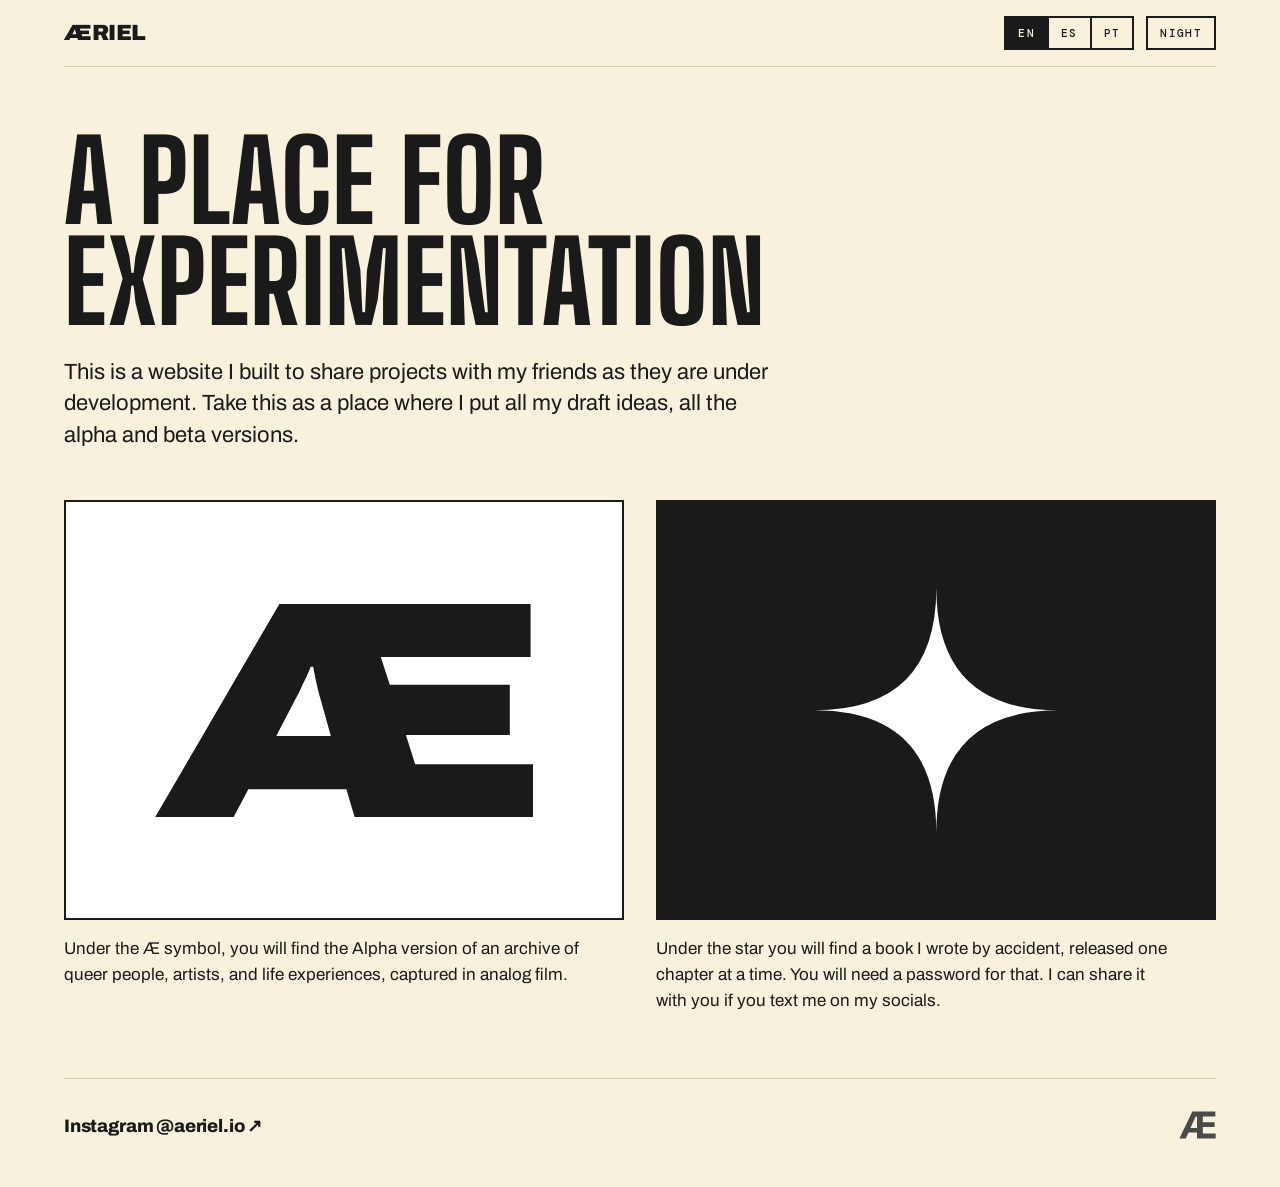
==== commit 07a85648: "Menu: drop the small labels, final copy, one colour rule for both doors - No labels under the doors " ====
--- a/index.html
+++ b/index.html
@@ -35,12 +35,12 @@
 --space-1:4px;--space-2:8px;--space-3:12px;--space-4:16px;--space-6:24px;--space-8:32px;--space-12:48px;--space-16:64px;
 --radius-none:0;
 /* the two doors: in Night the Æ sits on dark and the star on light; Paper swaps them */
---door-ae:var(--film-border);--on-door-ae:#ffffff;--door-star:var(--cream);--on-door-star:var(--on-cream);--door-line:var(--line-subtle);
+--door-ae:var(--film-border);--on-door-ae:#ffffff;--door-star:var(--cream);--on-door-star:var(--on-cream);
 color-scheme:dark}
 @media (prefers-color-scheme:light){:root:not([data-theme="dark"]){--surface-100:#f8f1dc;--surface-200:#ffffff;--surface-300:#ece3c6;--line:#1a1a1a;--line-subtle:#d9cfae;--ink:#1a1a1a;--ink-muted:#4a4a4a;--pink-text:#c4123f;--focus:#1a1a1a;
---door-ae:#ffffff;--on-door-ae:#1a1a1a;--door-star:#1a1a1a;--on-door-star:#ffffff;--door-line:#1a1a1a;color-scheme:light}}
+--door-ae:#ffffff;--on-door-ae:#1a1a1a;--door-star:#1a1a1a;--on-door-star:#ffffff;color-scheme:light}}
 :root[data-theme="light"]{--surface-100:#f8f1dc;--surface-200:#ffffff;--surface-300:#ece3c6;--line:#1a1a1a;--line-subtle:#d9cfae;--ink:#1a1a1a;--ink-muted:#4a4a4a;--pink-text:#c4123f;--focus:#1a1a1a;
---door-ae:#ffffff;--on-door-ae:#1a1a1a;--door-star:#1a1a1a;--on-door-star:#ffffff;--door-line:#1a1a1a;color-scheme:light}
+--door-ae:#ffffff;--on-door-ae:#1a1a1a;--door-star:#1a1a1a;--on-door-star:#ffffff;color-scheme:light}
 *{box-sizing:border-box}
 body{margin:0;background:var(--surface-100);color:var(--ink);font:400 16px/24px var(--font-sans);padding-left:max(var(--space-4),env(safe-area-inset-left,0px));padding-right:max(var(--space-4),env(safe-area-inset-right,0px))}
 @media (min-width:1100px){body{padding-inline:var(--space-16)}}
@@ -71,21 +71,18 @@
 .doors{display:grid;grid-template-columns:1fr 1fr;gap:var(--space-8);padding-bottom:var(--space-16)}
 @media (max-width:760px){.doors{grid-template-columns:1fr;gap:var(--space-12)}}
 .door{display:flex;flex-direction:column;gap:var(--space-4);min-width:0}
-.door a{display:grid;place-items:center;aspect-ratio:4/3;text-decoration:none;border:2px solid var(--door-line);border-radius:var(--radius-none);transition:background-color 120ms linear,color 120ms linear,border-color 120ms linear}
+.door a{display:grid;place-items:center;aspect-ratio:4/3;text-decoration:none;border:2px solid var(--ink);border-radius:var(--radius-none);transition:background-color 120ms linear,color 120ms linear,border-color 120ms linear}
 .door--ae a{background:var(--door-ae);color:var(--on-door-ae)}
 .door--star a{background:var(--door-star);color:var(--on-door-star)}
-.door--ae a:hover{background:var(--pink);color:var(--on-pink);border-color:var(--pink)}
-.door--star a:hover{background:var(--acid);color:var(--on-acid);border-color:var(--acid)}
+.door a:hover{background:var(--pink);color:var(--on-pink);border-color:var(--pink)}
 .door svg{display:block;fill:currentColor}
 .door--ae svg{width:68%;height:auto}
 .door--star svg{width:44%;height:auto}
-.door .label{color:var(--ink-muted)}
 .door p:not(.label){margin:0;font:400 17px/26px var(--font-sans);max-width:52ch}
 
 /* footer */
 footer{display:flex;flex-wrap:wrap;justify-content:space-between;align-items:flex-end;gap:var(--space-6);padding-block:var(--space-8) var(--space-12);border-top:1px solid var(--line-subtle)}
 .socials{display:flex;flex-direction:column;gap:var(--space-2)}
-.socials .label{color:var(--ink-muted)}
 .clink{color:var(--ink);font:800 18px/1.2 var(--font-sans);letter-spacing:-.01em;text-decoration:none;border-bottom:2px solid transparent;align-self:flex-start;transition:border-color 120ms linear}
 .clink:hover{border-color:var(--pink)}
 .net{color:var(--ink-muted)}
@@ -113,27 +110,24 @@
 </header>
 
 <div class="doors">
-<section class="door door--ae" aria-labelledby="d-ae">
+<section class="door door--ae">
 <a href="/archive/" data-aria-en="Analog archive" data-aria-es="Archivo analógico" data-aria-pt="Arquivo analógico" aria-label="Analog archive">
 <svg viewBox="-10 -688 1219 688" aria-hidden="true" focusable="false"><path transform="scale(1,-1)" d="M-10 0 391 688H1201V517H718L747 428H1134V266H799L829 171H1209V0H634L607 91H291L243 0ZM381 262H557L522 387Q519 397 516.0 409.5Q513 422 510.0 435.5Q507 449 504.5 462.5Q502 476 500 486H492Q489 478 484.0 466.0Q479 454 472.5 441.0Q466 428 459.5 414.0Q453 400 446 387Z"/></svg>
 </a>
-<p class="label" id="d-ae"><span lang="en">Analog archive · Alpha</span><span lang="es">Archivo analógico · Alfa</span><span lang="pt">Arquivo analógico · Alfa</span></p>
 <p><span lang="en">Under the Æ symbol, you will find the Alpha version of an archive of queer people, artists, and life experiences, captured in analog film.</span><span lang="es">Bajo el símbolo Æ encontrarás la versión alfa de un archivo de personas queer, artistas y experiencias de vida, registradas en película analógica.</span><span lang="pt">Sob o símbolo Æ você vai encontrar a versão alfa de um arquivo de pessoas queer, artistas e experiências de vida, registradas em filme analógico.</span></p>
 </section>
 
-<section class="door door--star" aria-labelledby="d-star">
+<section class="door door--star">
 <a href="/machiavell/" data-aria-en="Machiavell, password needed" data-aria-es="Machiavell, se necesita contraseña" data-aria-pt="Machiavell, precisa de senha" aria-label="Machiavell, password needed">
 <svg viewBox="0 0 100 100" aria-hidden="true" focusable="false"><path d="M50 0 Q50 50 100 50 Q50 50 50 100 Q50 50 0 50 Q50 50 50 0Z"/></svg>
 </a>
-<p class="label" id="d-star"><span lang="en">Machiavell · Password needed</span><span lang="es">Machiavell · Con contraseña</span><span lang="pt">Machiavell · Com senha</span></p>
-<p><span lang="en">Under the star you will find a book I wrote by accident, released a single chapter at the time. You will need a password for that. I can share it with you if you text me in my socials.</span><span lang="es">Bajo la estrella encontrarás un libro que escribí por accidente, publicado de a un capítulo. Para eso necesitas una contraseña. Te la puedo compartir si me escribes por mis redes.</span><span lang="pt">Sob a estrela você vai encontrar um livro que escrevi sem querer, lançado um capítulo de cada vez. Para isso você vai precisar de uma senha. Posso te passar se você me mandar uma mensagem nas minhas redes.</span></p>
+<p><span lang="en">Under the star you will find a book I wrote by accident, released one chapter at a time. You will need a password for that. I can share it with you if you text me on my socials.</span><span lang="es">Bajo la estrella encontrarás un libro que escribí por accidente, publicado un capítulo a la vez. Para eso necesitas una contraseña. Te la puedo compartir si me escribes por mis redes.</span><span lang="pt">Sob a estrela você vai encontrar um livro que escrevi sem querer, lançado um capítulo de cada vez. Para isso você vai precisar de uma senha. Posso te passar se você me mandar uma mensagem nas minhas redes.</span></p>
 </section>
 </div>
 </main>
 
 <footer>
 <div class="socials">
-<p class="label"><span lang="en">Socials</span><span lang="es">Redes</span><span lang="pt">Redes</span></p>
 <a class="clink" href="https://www.instagram.com/aeriel.io/" rel="me noopener" target="_blank">Instagram @aeriel.io ↗</a>
 </div>
 <a class="net" href="https://aeriel.net" title="aeriel.net" data-aria-en="aeriel.net, music and club culture" data-aria-es="aeriel.net, música y cultura de club" data-aria-pt="aeriel.net, música e cultura de clube" aria-label="aeriel.net, music and club culture"><svg viewBox="216 332 552 416" aria-hidden="true" focusable="false"><path fill-rule="evenodd" d="M761 742 L484 742 L483 652 L357 652 L316 742 L223 742 L222 739 L414 338 L757 338 L756 412 L570 413 L570 498 L746 499 L745 568 L570 568 L570 666 L761 666 Z M484 585 L484 413 L464 412 L386 585 Z"/></svg></a>
